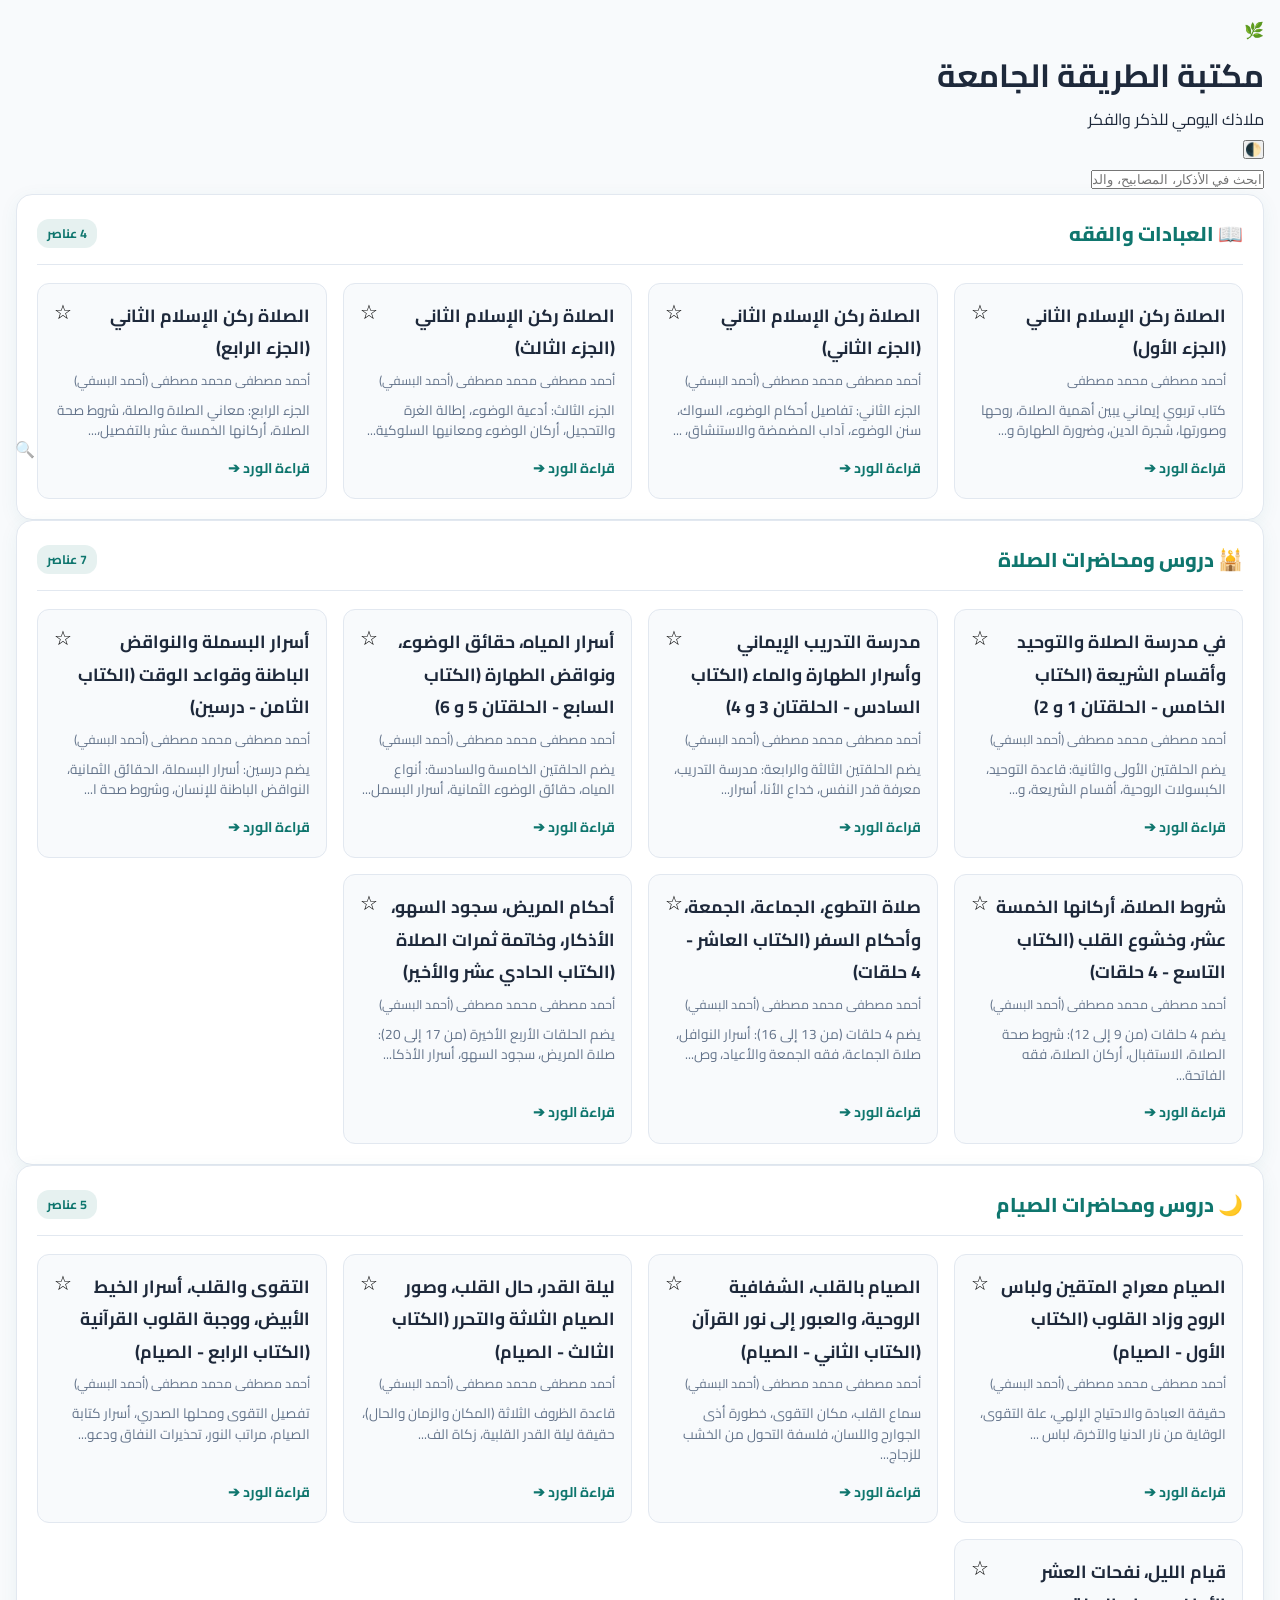
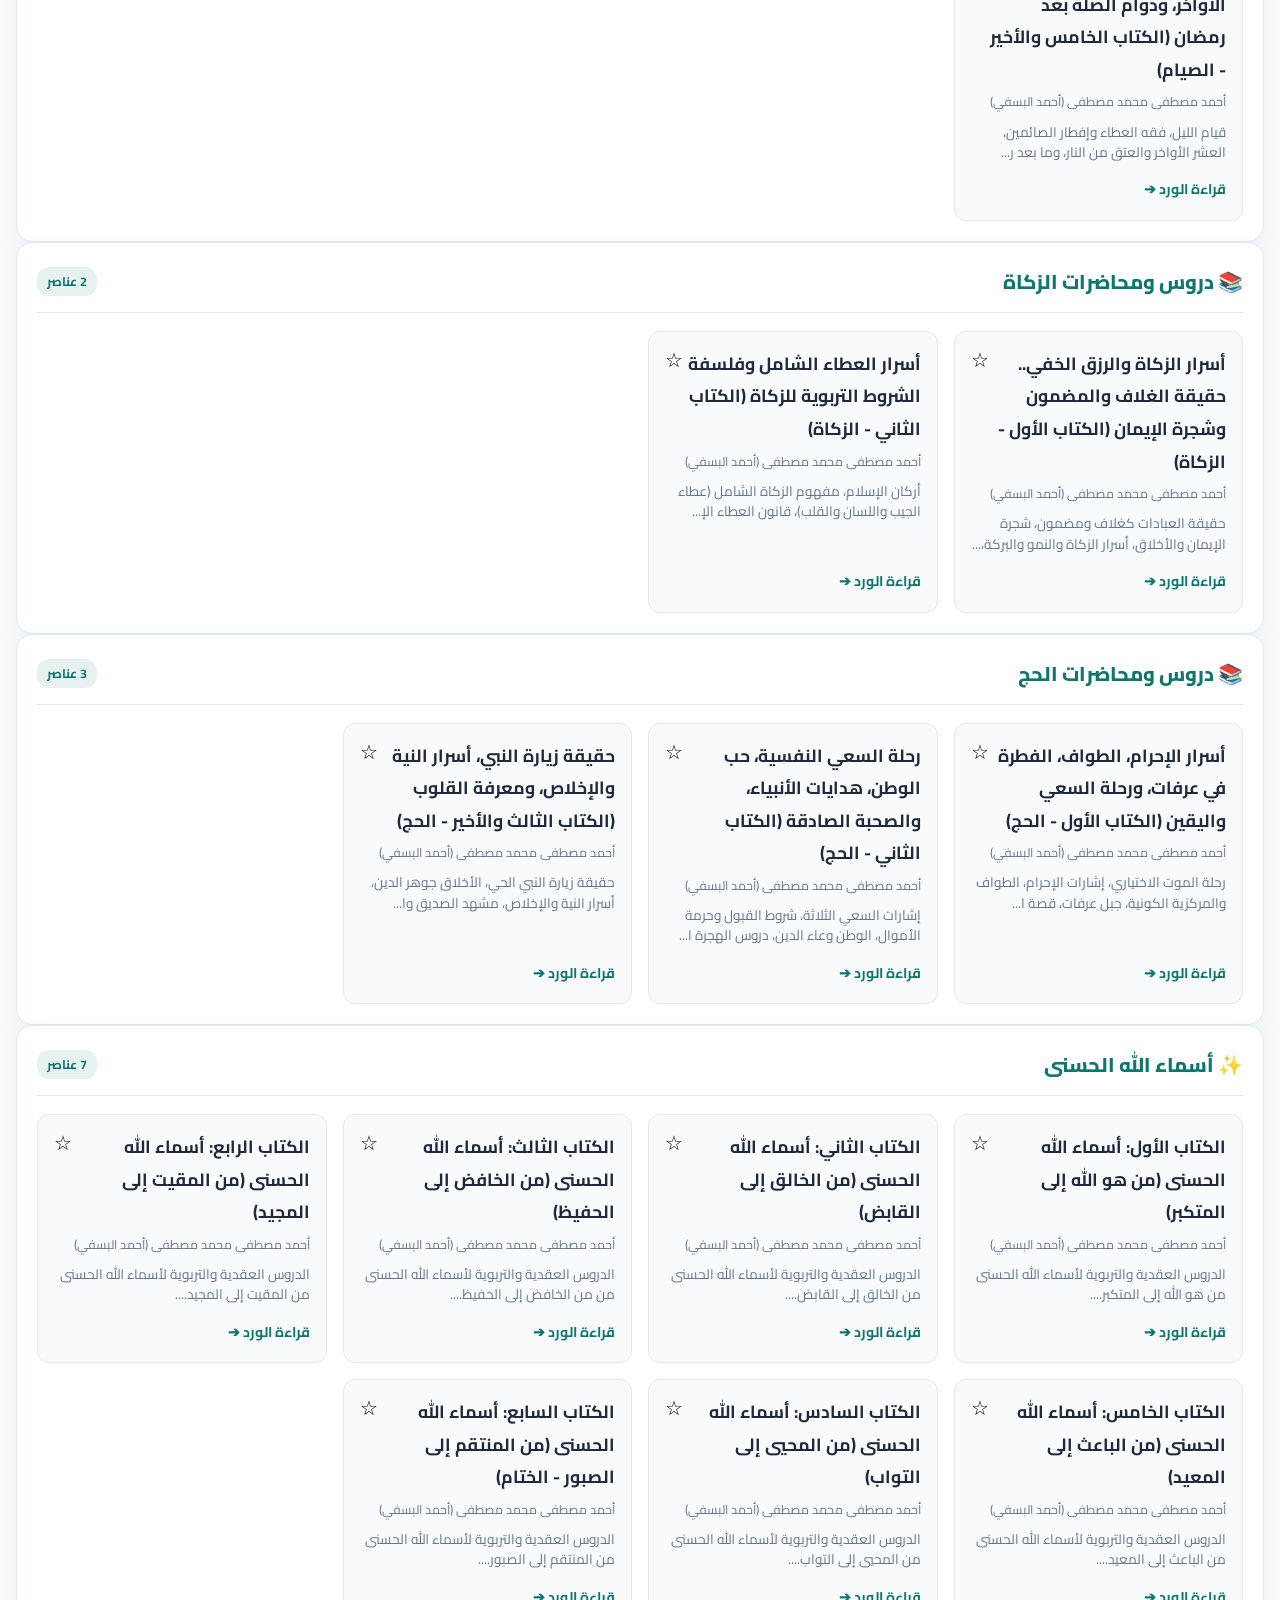
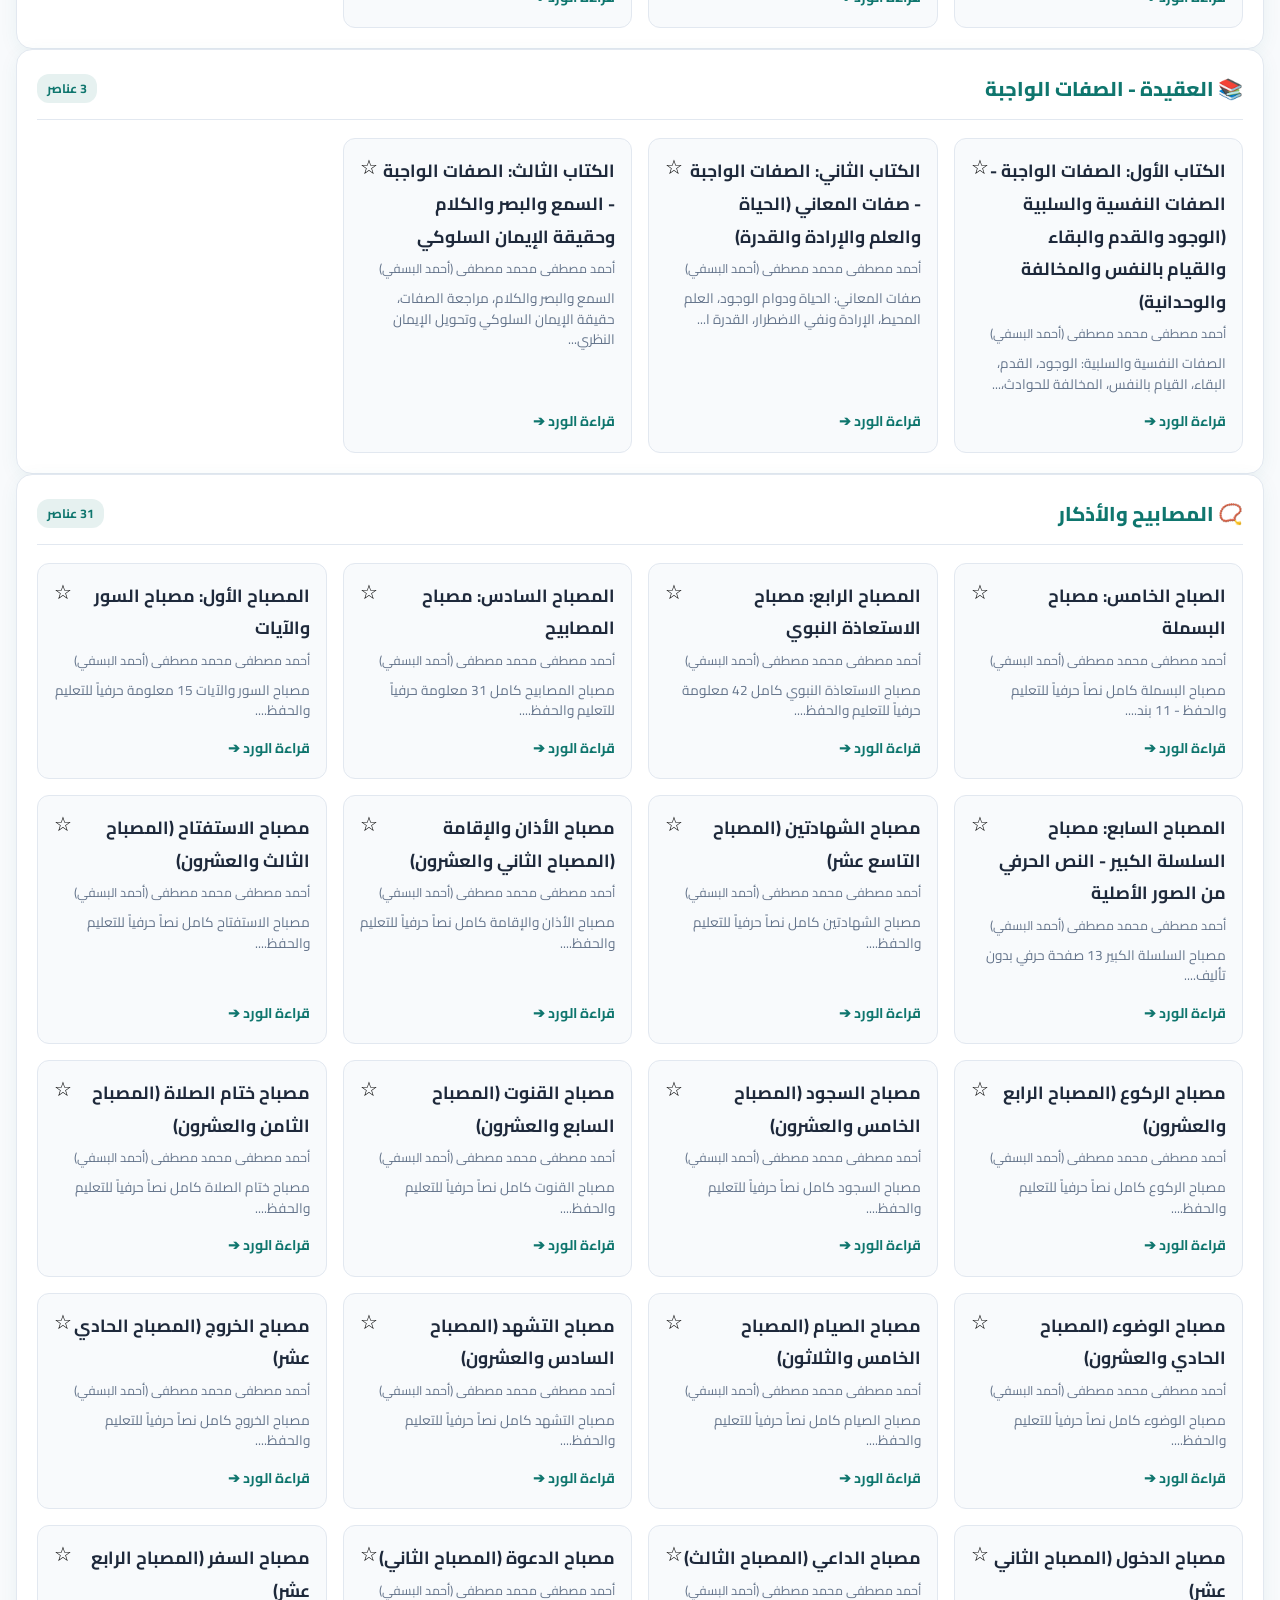
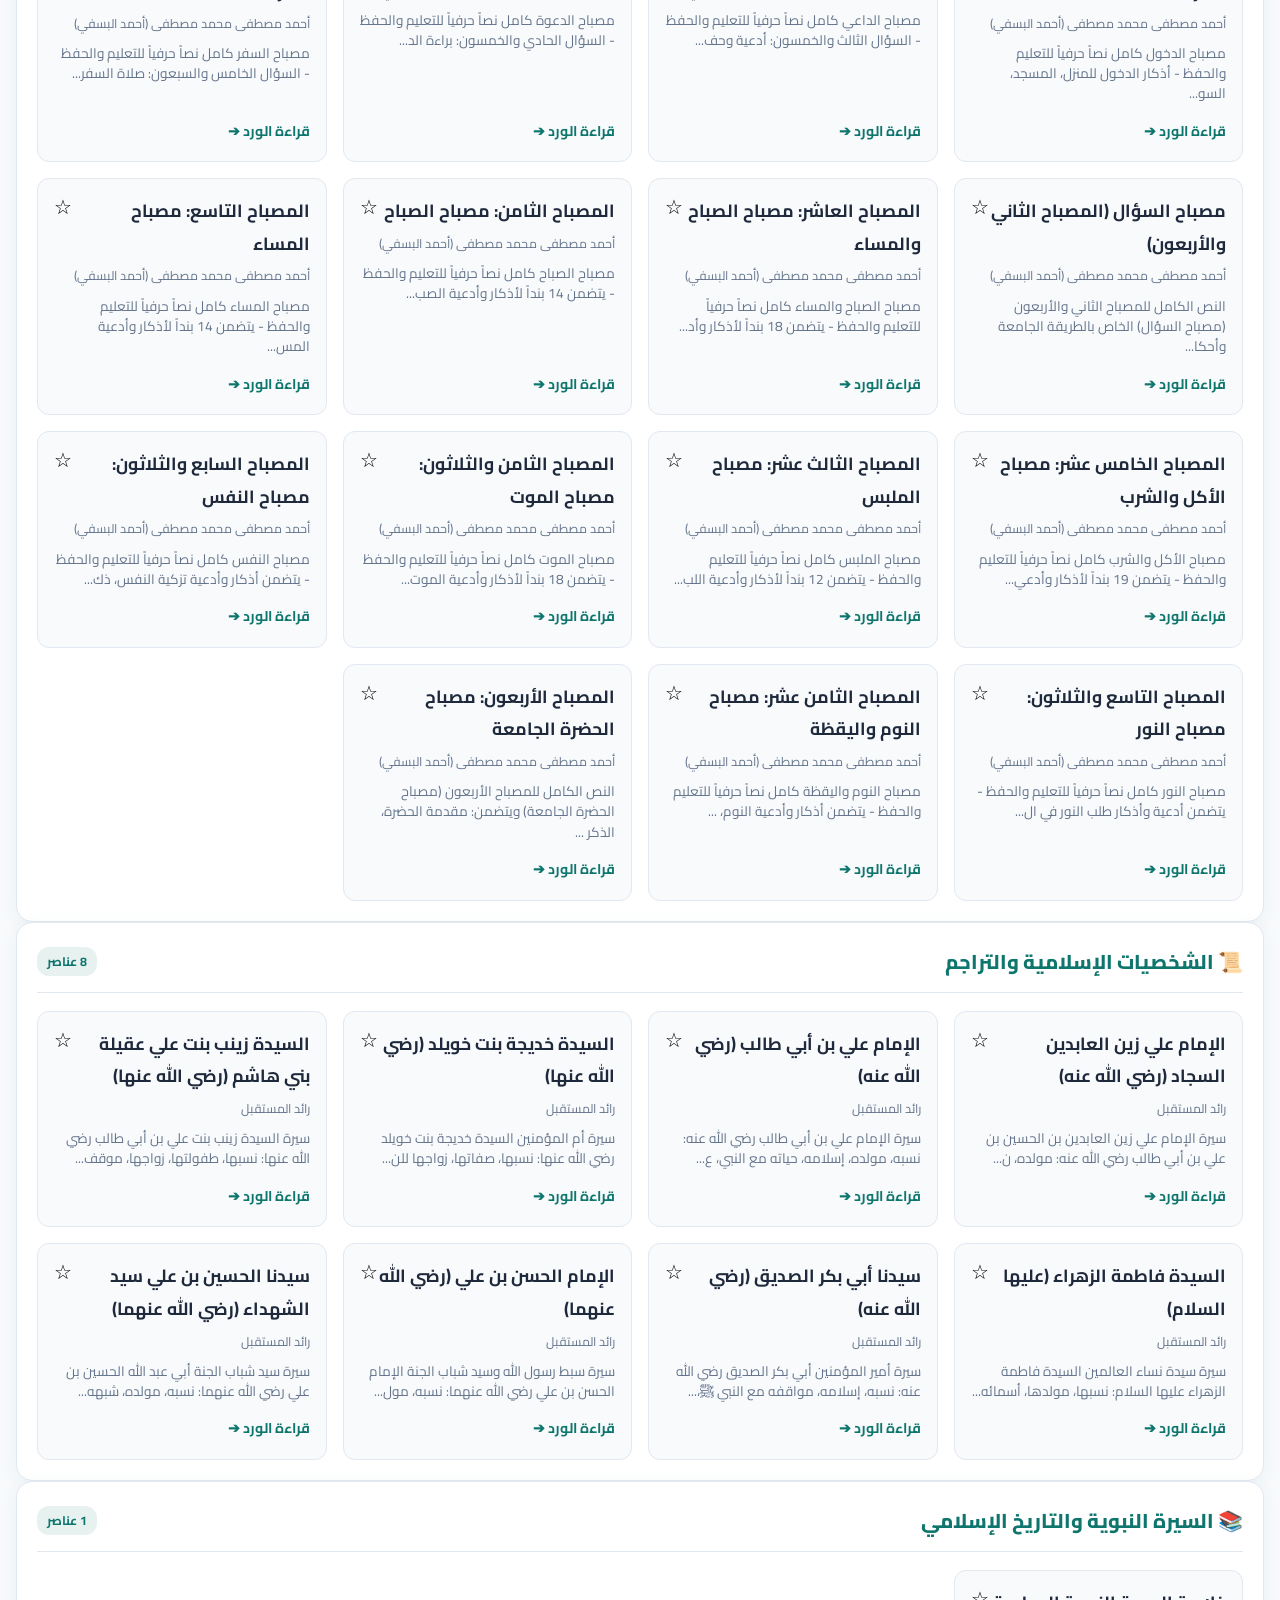
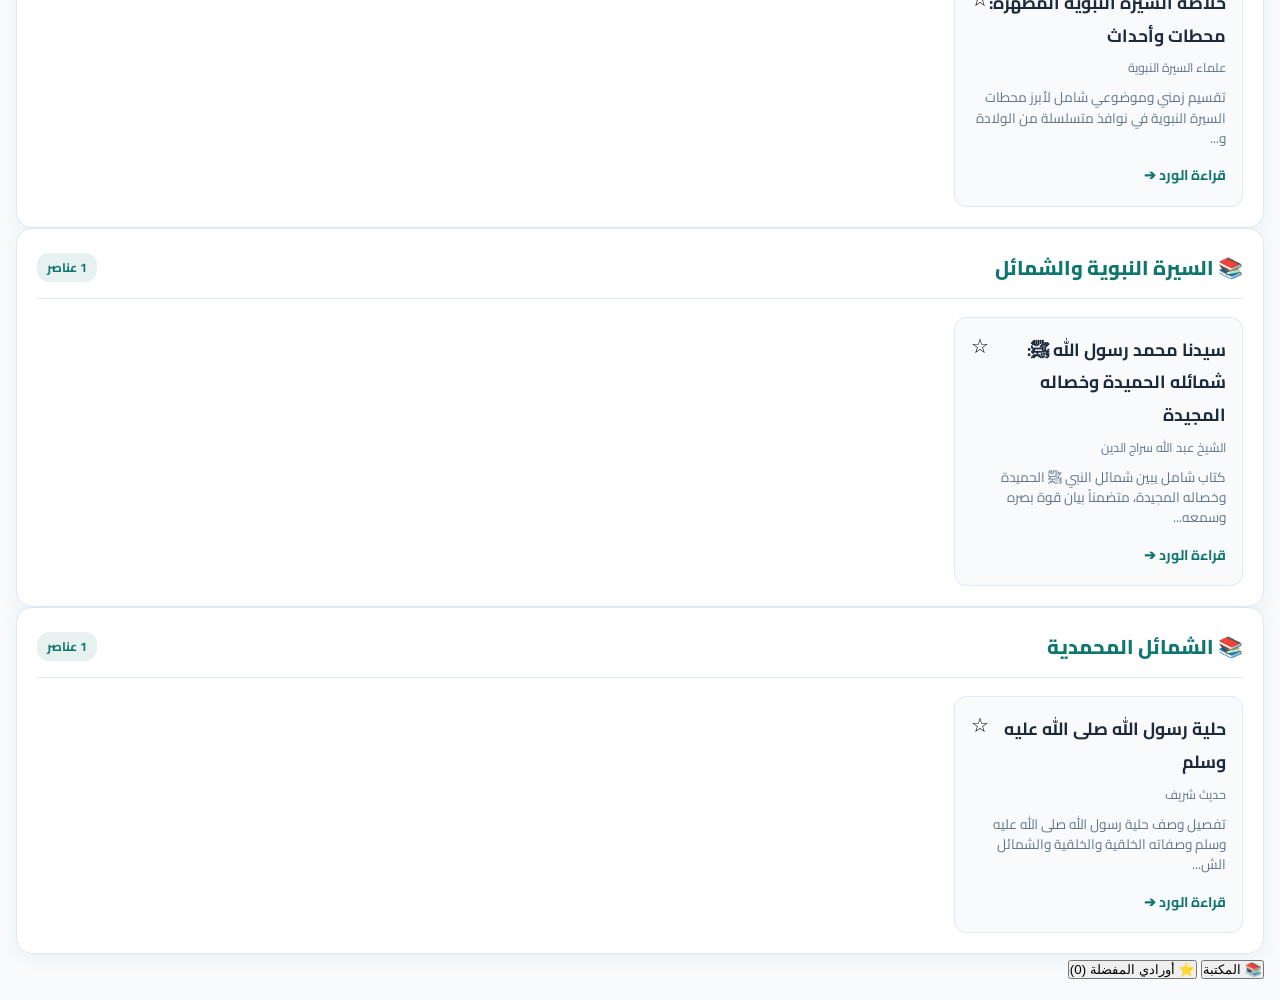
==== index.html @ b2e05577 "Update index.html" ====
<!DOCTYPE html>
<html lang="ar" dir="rtl">
<head>
    <meta charset="UTF-8">
    <meta name="viewport" content="width=device-width, initial-scale=1.0">
    <title>مكتبة الطريقة الجامعة - الشيخ أحمد البسفي</title>
    
    <link rel="manifest" href="manifest.json">
    <meta name="theme-color" content="#0d5c53">
    <meta name="mobile-web-app-capable" content="yes">
    <meta name="apple-mobile-web-app-status-bar-style" content="black-translucent">
    <meta name="apple-mobile-web-app-title" content="الطريقة الجامعة">
    
    <link rel="stylesheet" href="css/style.css">
    <link href="https://fonts.googleapis.com/css2?family=Amiri:wght@400;700&family=Cairo:wght@400;600;700;800;900&display=swap" rel="stylesheet">
</head>
<body class="app-body">

    <!-- شريط علوي فخم بلمسة إيمانية -->
    <header class="app-top-nav">
        <div class="nav-brand">
            <span class="brand-icon">🌿</span>
            <div>
                <h1>مكتبة الطريقة الجامعة</h1>
                <p id="greetingText">ملاذك اليومي للذكر والفكر</p>
            </div>
        </div>
        <button id="themeToggle" class="theme-circle-btn" title="تبديل الوضع">🌓</button>
    </header>

    <main class="main-viewport">
        <!-- شريط البحث الفوري المطور -->
        <div class="search-bar-modern">
            <span class="search-icon">🔍</span>
            <input type="text" id="searchInput" placeholder="ابحث في الأذكار، المصابيح، والدروس المسجلة..." autocomplete="off">
        </div>

        <!-- بطاقة متابعة القراءة والورد الذكية -->
        <div id="continueReadingSection" class="hero-continue-card" style="display: none;">
            <div class="hero-continue-info">
                <span class="badge-reading">🔖 متابعة الورد الحالي</span>
                <h3 id="continueBookTitle">اسم الكتاب</h3>
            </div>
            <a id="continueBookBtn" href="#" class="hero-action-btn">استكمال الورد ➔</a>
        </div>

        <!-- مساحة عرض الأقسام والكتب -->
        <div id="sectionsContainer" class="library-sections-space"></div>
    </main>

    <!-- شريط التنقل السفلي الثابت (Bottom Bar) -->
    <nav class="bottom-nav-bar">
        <button class="b-nav-item active" onclick="switchNavTab('all', this)">
            <span class="b-icon">📚</span>
            <span>المكتبة</span>
        </button>
        <button class="b-nav-item" onclick="switchNavTab('favorites', this)">
            <span class="b-icon">⭐</span>
            <span>أورادي المفضلة (<span id="favCount">0</span>)</span>
        </button>
    </nav>

    <script src="js/app.js"></script>
    <script>
        if ('serviceWorker' in navigator) {
            window.addEventListener('load', () => {
                navigator.serviceWorker.register('service-worker.js');
            });
        }
    </script>
</body>
</html>
---- css/style.css ----
@import url('https://fonts.googleapis.com/css2?family=Amiri:ital,wght@0,400;0,700;1,400&family=Cairo:wght@400;600;700;800&display=swap');

:root {
    --bg-color: #f8fafc;
    --card-bg: #ffffff;
    --text-main: #1e293b;
    --text-secondary: #64748b;
    --accent-color: #0f766e;
    --accent-hover: #115e59;
    --border-color: #e2e8f0;
    --shadow: 0 4px 20px -2px rgba(15, 118, 110, 0.08);
    --radius: 16px;
}

[data-theme="dark"] {
    --bg-color: #0f172a;
    --card-bg: #1e293b;
    --text-main: #f1f5f9;
    --text-secondary: #94a3b8;
    --accent-color: #2dd4bf;
    --accent-hover: #14b8a6;
    --border-color: #334155;
    --shadow: 0 4px 20px -2px rgba(0, 0, 0, 0.3);
}

* {
    box-sizing: border-box;
    margin: 0;
    padding: 0;
}

body {
    background-color: var(--bg-color);
    color: var(--text-main);
    font-family: 'Cairo', sans-serif;
    line-height: 1.85;
    direction: rtl;
    padding: 16px;
}

/* شريط التقدم الاحترافي */
.progress-bar {
    position: fixed;
    top: 0;
    right: 0;
    height: 3px;
    background: linear-gradient(90deg, var(--accent-color), #38bdf8);
    width: 0%;
    z-index: 9999;
    transition: width 0.1s ease-out;
}

.app-header {
    background: var(--card-bg);
    border: 1px solid var(--border-color);
    border-radius: var(--radius);
    padding: 24px;
    max-width: 900px;
    margin: 0 auto 24px auto;
    box-shadow: var(--shadow);
}

.header-top-bar {
    display: flex;
    justify-content: space-between;
    align-items: center;
    margin-bottom: 15px;
}

.brand-badge {
    display: flex;
    align-items: center;
    gap: 8px;
    background: rgba(15, 118, 110, 0.1);
    color: var(--accent-color);
    padding: 6px 14px;
    border-radius: 20px;
    font-size: 0.78rem;
    font-weight: 700;
}

.pulse-dot {
    width: 8px;
    height: 8px;
    background: var(--accent-color);
    border-radius: 50%;
    animation: pulse 2s infinite;
}

@keyframes pulse {
    0% { transform: scale(0.95); box-shadow: 0 0 0 0 rgba(15, 118, 110, 0.7); }
    70% { transform: scale(1); box-shadow: 0 0 0 6px rgba(15, 118, 110, 0); }
    100% { transform: scale(0.95); box-shadow: 0 0 0 0 rgba(15, 118, 110, 0); }
}

.hero-title {
    text-align: center;
    margin-bottom: 12px;
}

.hero-title h1 {
    font-size: 1.9rem;
    color: var(--accent-color);
    font-weight: 800;
    letter-spacing: -0.5px;
}

.subtitle {
    font-size: 1.05rem;
    color: var(--text-secondary);
    font-weight: 600;
}

.disclaimer-banner {
    background: var(--bg-color);
    border-right: 3px solid var(--accent-color);
    padding: 10px 14px;
    border-radius: 8px;
    font-size: 0.82rem;
    color: var(--text-secondary);
    margin: 15px 0;
}

.search-wrapper {
    position: relative;
    margin-top: 15px;
}

.search-wrapper input {
    width: 100%;
    padding: 12px 16px 12px 42px;
    border-radius: 12px;
    border: 1px solid var(--border-color);
    background: var(--bg-color);
    color: var(--text-main);
    font-size: 0.95rem;
    outline: none;
    transition: all 0.2s;
}

.search-wrapper input:focus {
    border-color: var(--accent-color);
    box-shadow: 0 0 0 3px rgba(15, 118, 110, 0.15);
}

.search-icon {
    position: absolute;
    left: 15px;
    top: 50%;
    transform: translateY(-50%);
    opacity: 0.5;
}

.theme-btn {
    background: var(--bg-color);
    border: 1px solid var(--border-color);
    color: var(--text-main);
    padding: 8px 12px;
    border-radius: 10px;
    cursor: pointer;
    font-size: 1rem;
}

.main-container {
    max-width: 900px;
    margin: 0 auto;
}

.segmented-control {
    display: flex;
    background: var(--card-bg);
    border: 1px solid var(--border-color);
    padding: 4px;
    border-radius: 14px;
    margin-bottom: 24px;
    box-shadow: var(--shadow);
}

.segment-btn {
    flex: 1;
    background: transparent;
    border: none;
    color: var(--text-secondary);
    padding: 10px;
    border-radius: 10px;
    font-family: 'Cairo', sans-serif;
    font-weight: 700;
    font-size: 0.9rem;
    cursor: pointer;
    transition: all 0.2s;
}

.segment-btn.active {
    background: var(--accent-color);
    color: white;
    box-shadow: 0 2px 10px rgba(15, 118, 110, 0.2);
}

.continue-pill-card {
    background: linear-gradient(135deg, var(--accent-color), var(--accent-hover));
    color: white;
    border-radius: var(--radius);
    padding: 18px 24px;
    display: flex;
    justify-content: space-between;
    align-items: center;
    margin-bottom: 24px;
    box-shadow: var(--shadow);
}

.pill-tag {
    font-size: 0.75rem;
    text-transform: uppercase;
    letter-spacing: 1px;
    opacity: 0.9;
    display: block;
    margin-bottom: 4px;
}

.continue-pill-card h4 {
    font-size: 1.15rem;
    font-weight: 700;
}

.pill-action-btn {
    background: white;
    color: var(--accent-color);
    text-decoration: none;
    padding: 8px 18px;
    border-radius: 10px;
    font-weight: 700;
    font-size: 0.88rem;
    transition: transform 0.2s;
}

.pill-action-btn:hover {
    transform: scale(1.04);
}

.sections-container {
    display: flex;
    flex-direction: column;
    gap: 24px;
}

.category-group {
    background: var(--card-bg);
    border: 1px solid var(--border-color);
    border-radius: var(--radius);
    padding: 20px;
    box-shadow: var(--shadow);
}

.category-header {
    display: flex;
    justify-content: space-between;
    align-items: center;
    border-bottom: 1px solid var(--border-color);
    padding-bottom: 12px;
    margin-bottom: 18px;
}

.category-header h2 {
    font-size: 1.25rem;
    color: var(--accent-color);
    font-weight: 800;
}

.count-pill {
    background: rgba(15, 118, 110, 0.1);
    color: var(--accent-color);
    font-size: 0.78rem;
    padding: 3px 10px;
    border-radius: 12px;
    font-weight: bold;
}

.books-grid {
    display: grid;
    grid-template-columns: repeat(auto-fill, minmax(260px, 1fr));
    gap: 16px;
}

.book-card {
    background: var(--bg-color);
    border: 1px solid var(--border-color);
    border-radius: 12px;
    padding: 16px;
    display: flex;
    flex-direction: column;
    justify-content: space-between;
    transition: transform 0.2s, border-color 0.2s;
}

.book-card:hover {
    transform: translateY(-2px);
    border-color: var(--accent-color);
}

.card-top {
    display: flex;
    justify-content: space-between;
    align-items: flex-start;
}

.fav-interactive-btn {
    background: none;
    border: none;
    cursor: pointer;
    font-size: 1.25rem;
    transition: transform 0.2s;
}

.fav-interactive-btn:active {
    transform: scale(1.3);
}

.book-card h3 {
    color: var(--text-main);
    font-size: 1.1rem;
    margin-bottom: 4px;
    font-weight: 700;
}

.book-author {
    font-size: 0.78rem;
    color: var(--text-secondary);
    margin-bottom: 8px;
}

.book-desc {
    font-size: 0.85rem;
    color: var(--text-secondary);
    line-height: 1.5;
    margin-bottom: 12px;
}

.read-link {
    color: var(--accent-color);
    font-weight: 700;
    font-size: 0.88rem;
    text-decoration: none;
    display: inline-flex;
    align-items: center;
    gap: 4px;
}

.reader-card {
    background: var(--card-bg);
    border: 1px solid var(--border-color);
    border-radius: var(--radius);
    padding: 30px 24px;
    box-shadow: var(--shadow);
}

.reader-topbar {
    display: flex;
    justify-content: space-between;
    align-items: center;
    border-bottom: 1px solid var(--border-color);
    padding-bottom: 16px;
    margin-bottom: 24px;
    flex-wrap: wrap;
    gap: 12px;
}

.reader-topbar h2 {
    font-size: 1.35rem;
    color: var(--accent-color);
    font-weight: 800;
}

.reader-controls-group {
    display: flex;
    gap: 10px;
}

.action-chip {
    background: var(--bg-color);
    border: 1px solid var(--border-color);
    color: var(--text-main);
    padding: 7px 14px;
    border-radius: 10px;
    font-family: 'Cairo', sans-serif;
    font-size: 0.85rem;
    font-weight: bold;
    cursor: pointer;
    text-decoration: none;
    transition: all 0.2s;
}

.action-chip.is-fav {
    background: #f59e0b;
    color: #fff;
    border-color: #f59e0b;
}

.book-content {
    font-family: 'Amiri', serif;
    font-size: 1.3rem;
    line-height: 2.3;
    color: var(--text-main);
    text-align: justify;
}

.book-content h3 {
    font-family: 'Cairo', sans-serif;
    color: var(--accent-color);
    font-size: 1.3rem;
    margin-top: 35px;
    margin-bottom: 12px;
    font-weight: 700;
    border-right: 4px solid var(--accent-color);
    padding-right: 12px;
}

.book-content p {
    margin-bottom: 20px;
    text-indent: 25px;
}

.book-content .highlight-box {
    background: var(--bg-color);
    border: 1px solid var(--border-color);
    padding: 12px 18px;
    border-radius: 10px;
    margin: 20px 0;
    font-weight: bold;
    color: var(--accent-color);
    font-family: 'Cairo', sans-serif;
    text-align: center;
    font-size: 1.05rem;
}

.app-footer {
    text-align: center;
    margin-top: 30px;
    color: var(--text-secondary);
    font-size: 0.85rem;
}

@media (max-width: 600px) {
    body { padding: 8px; }
    .app-header { padding: 16px; }
    .reader-card { padding: 20px 14px; }
    .book-content { font-size: 1.15rem; line-height: 2.1; }
}
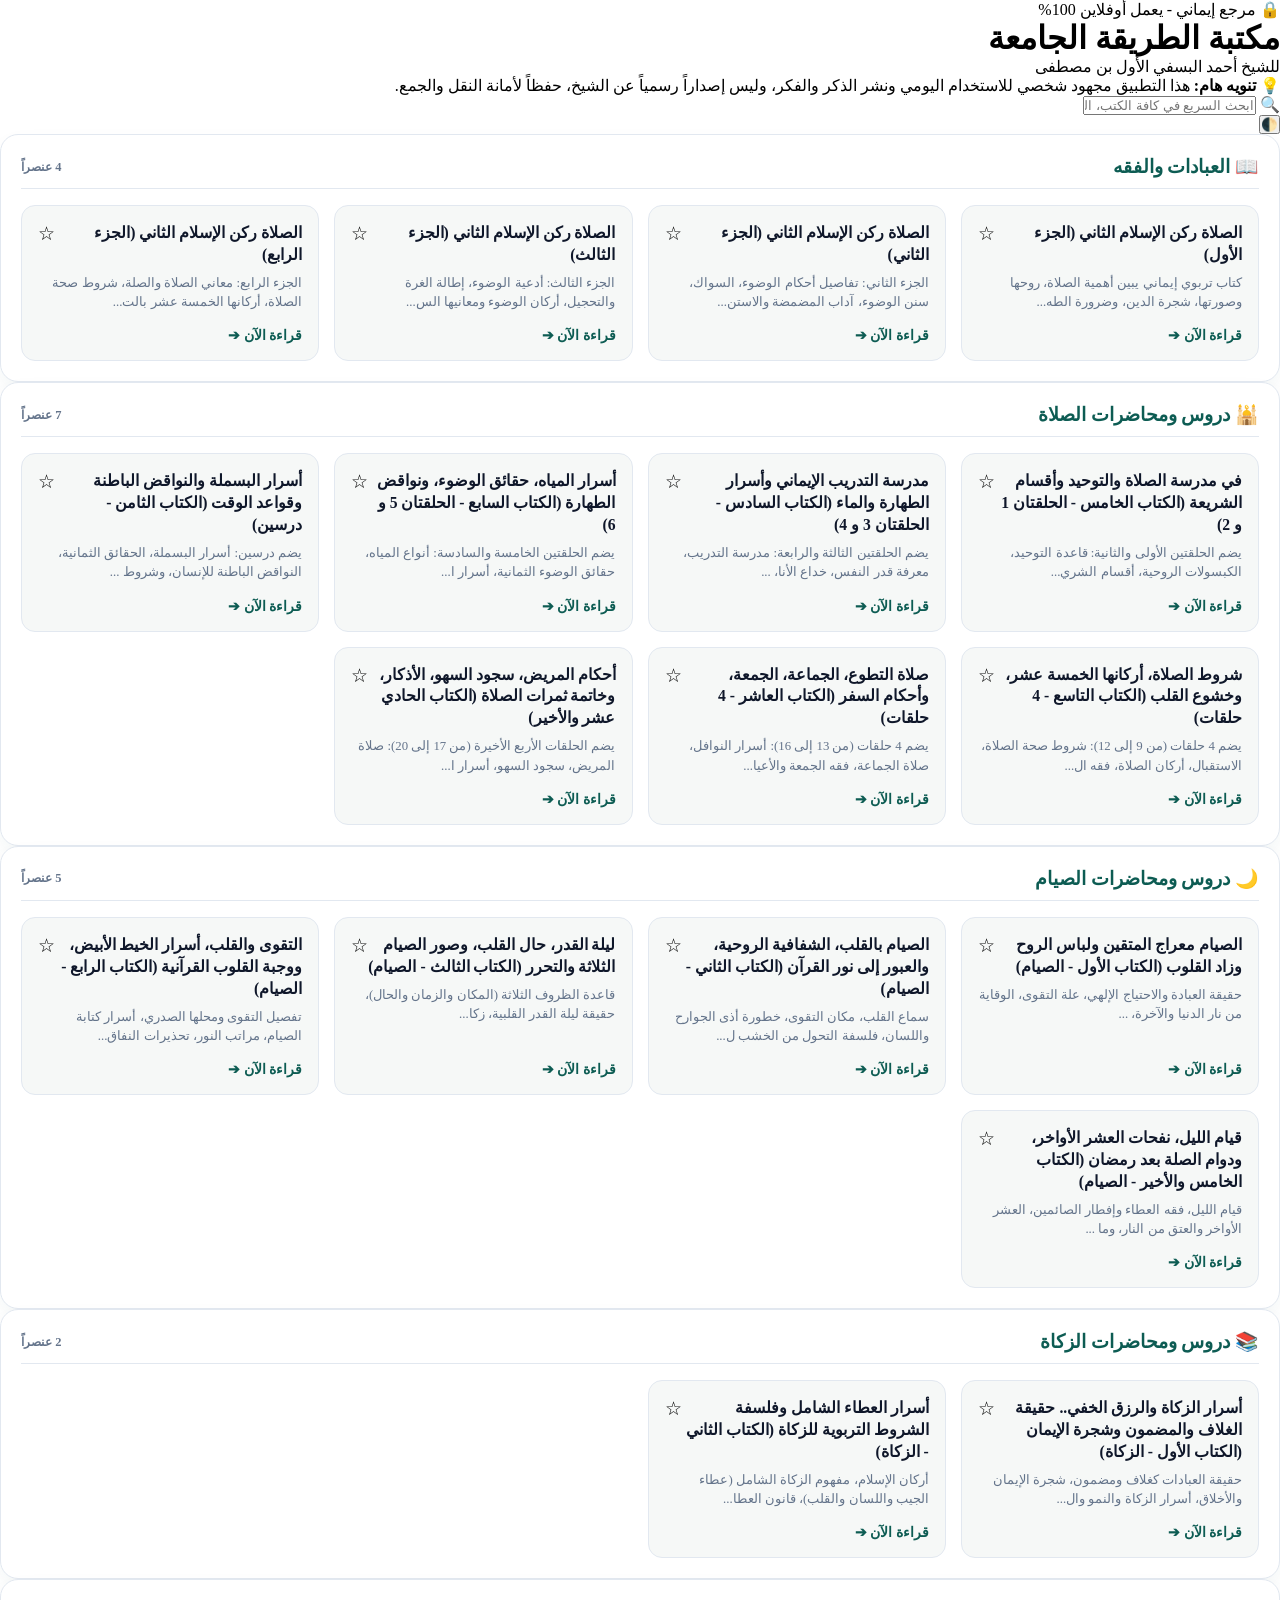
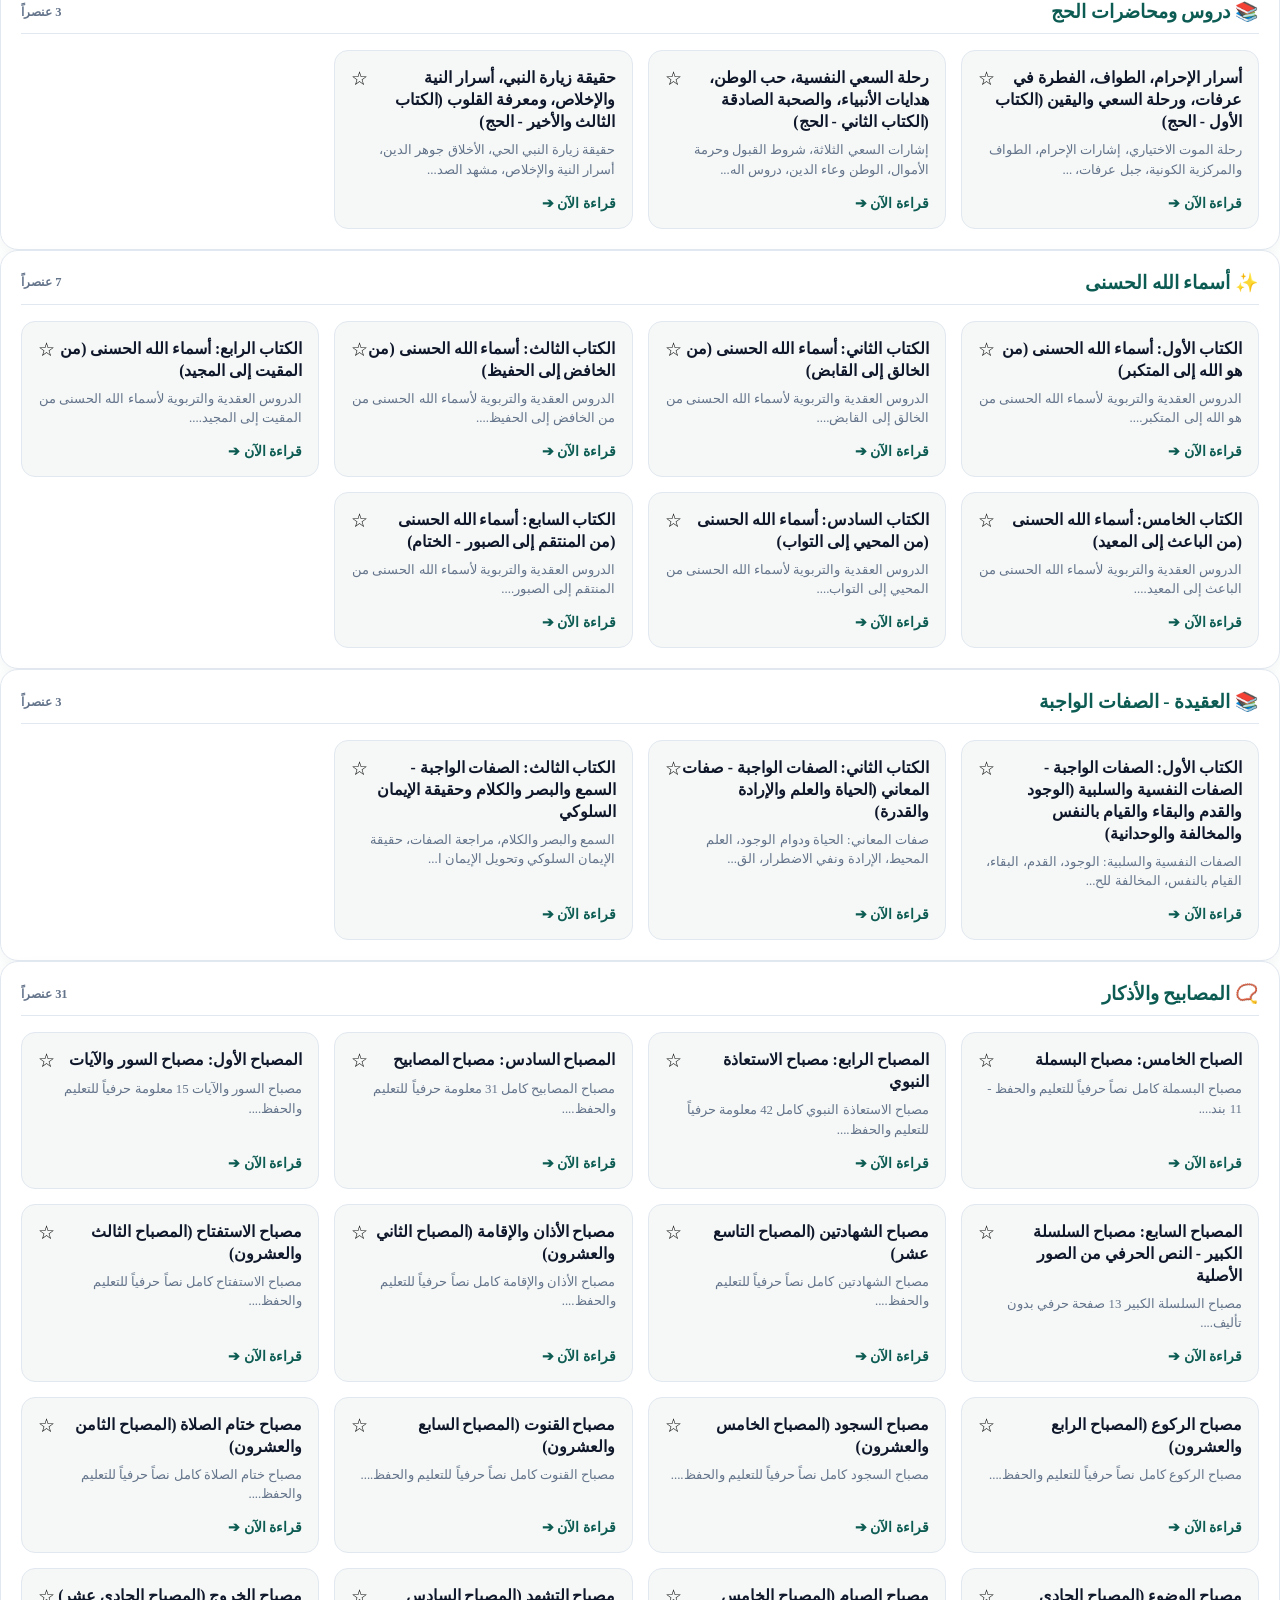
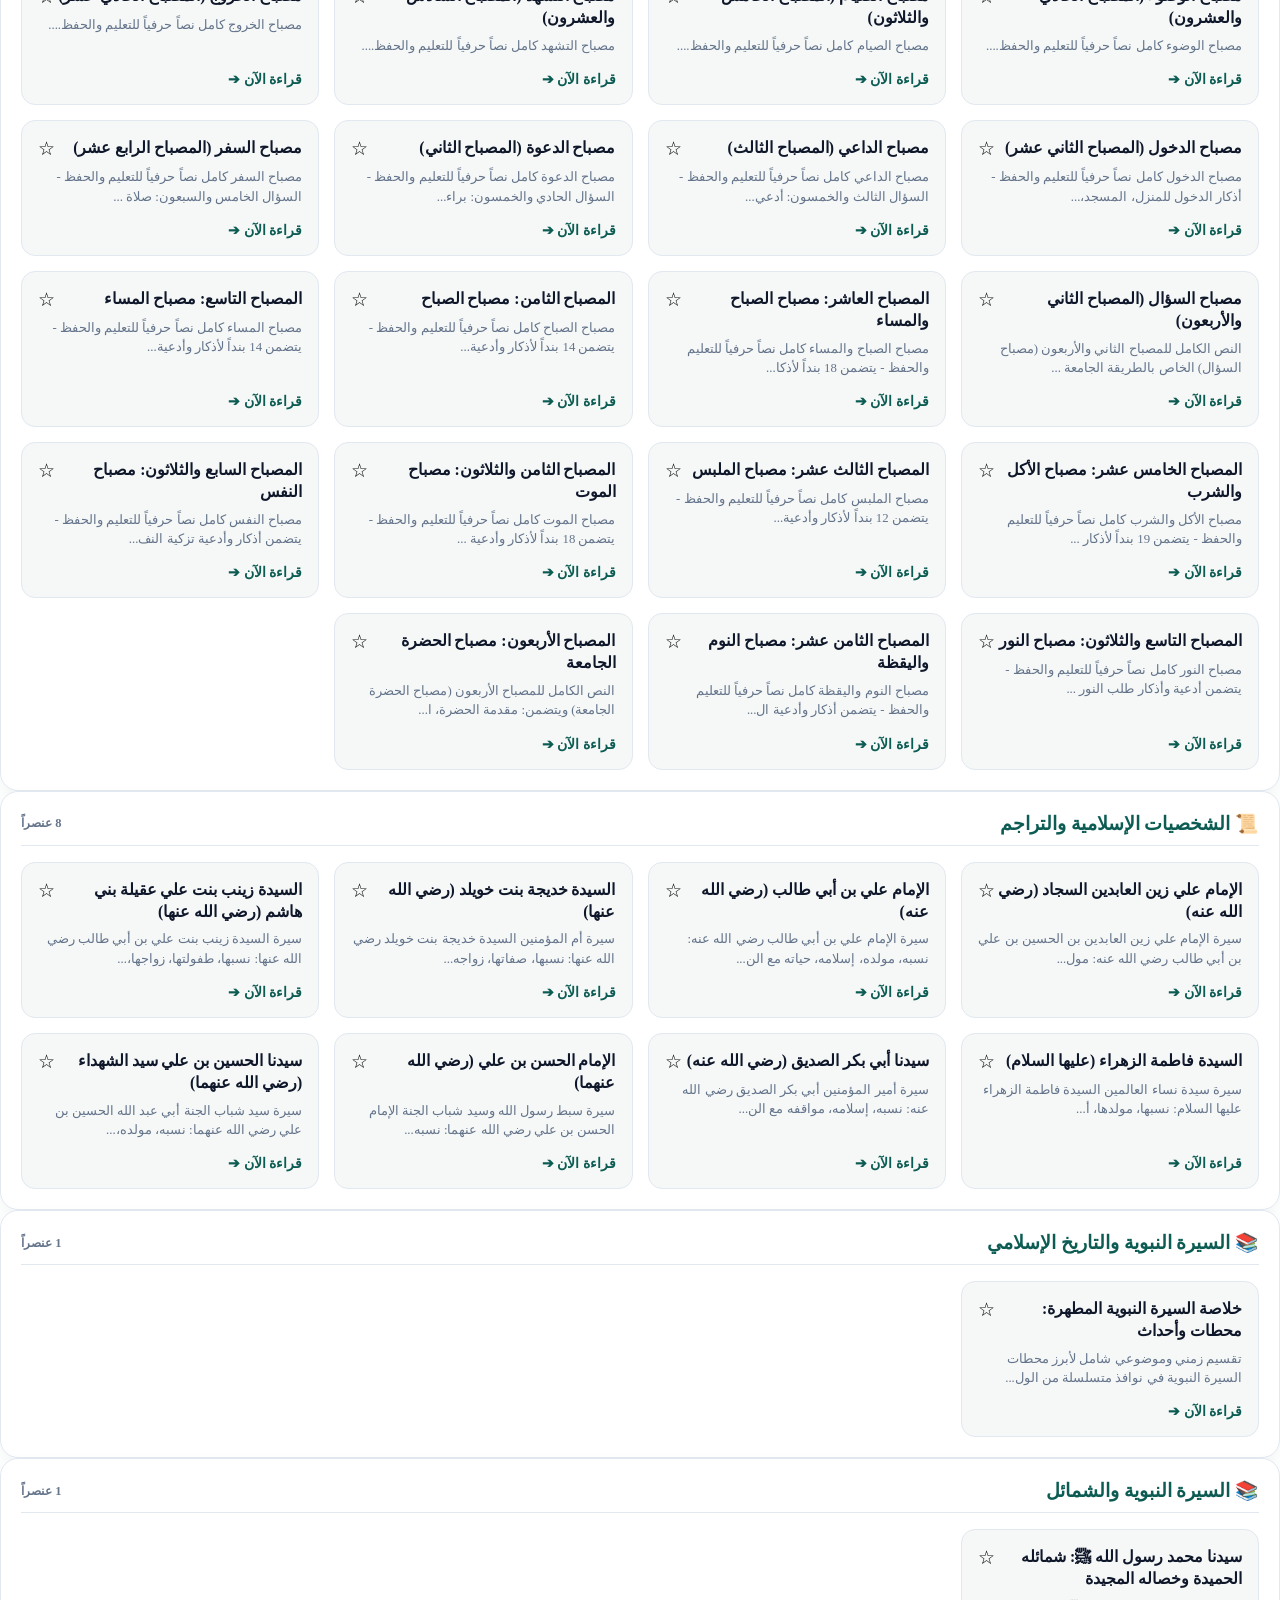
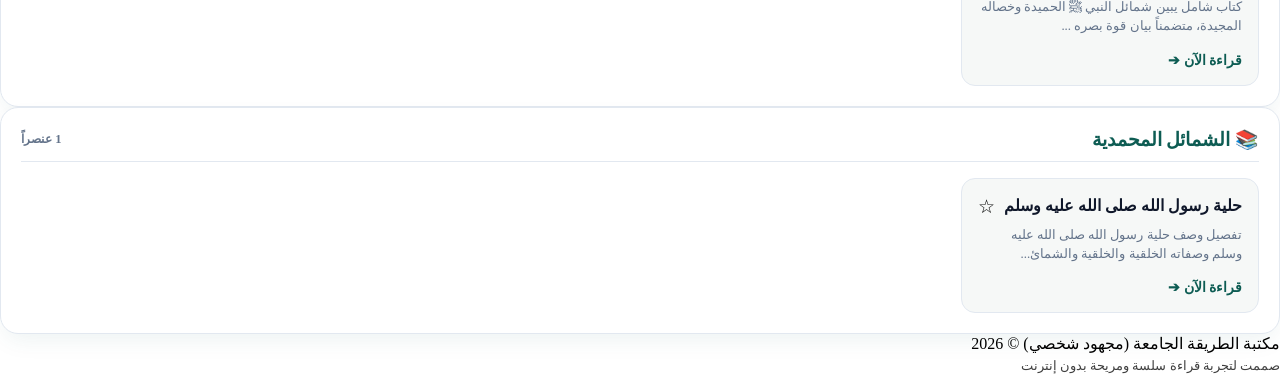
==== commit 866f94d4: "Update index.html" ====
--- a/index.html
+++ b/index.html
@@ -6,65 +6,63 @@
     <title>مكتبة الطريقة الجامعة - الشيخ أحمد البسفي</title>
     
     <link rel="manifest" href="manifest.json">
-    <meta name="theme-color" content="#0d5c53">
+    <meta name="theme-color" content="#1b4d3e">
     <meta name="mobile-web-app-capable" content="yes">
-    <meta name="apple-mobile-web-app-status-bar-style" content="black-translucent">
+    <meta name="apple-mobile-web-app-status-bar-style" content="default">
     <meta name="apple-mobile-web-app-title" content="الطريقة الجامعة">
     
     <link rel="stylesheet" href="css/style.css">
     <link href="https://fonts.googleapis.com/css2?family=Amiri:wght@400;700&family=Cairo:wght@400;600;700;800;900&display=swap" rel="stylesheet">
 </head>
-<body class="app-body">
+<body>
 
-    <!-- شريط علوي فخم بلمسة إيمانية -->
-    <header class="app-top-nav">
-        <div class="nav-brand">
-            <span class="brand-icon">🌿</span>
-            <div>
-                <h1>مكتبة الطريقة الجامعة</h1>
-                <p id="greetingText">ملاذك اليومي للذكر والفكر</p>
+    <header class="app-header">
+        <div class="header-content">
+            <span class="badge-offline">🔒 مرجع إيماني - يعمل أوفلاين 100%</span>
+            <h1>مكتبة الطريقة الجامعة</h1>
+            <p class="subtitle">للشيخ أحمد البسفي الأول بن مصطفى</p>
+            
+            <div class="disclaimer-box">
+                <p>💡 <b>تنويه هام:</b> هذا التطبيق مجهود شخصي للاستخدام اليومي ونشر الذكر والفكر، وليس إصداراً رسمياً عن الشيخ، حفظاً لأمانة النقل والجمع.</p>
             </div>
         </div>
-        <button id="themeToggle" class="theme-circle-btn" title="تبديل الوضع">🌓</button>
+
+        <div class="controls-container">
+            <div class="search-box">
+                <span class="search-icon">🔍</span>
+                <input type="text" id="searchInput" placeholder="ابحث السريع في كافة الكتب، المصابيح، والأذكار..." autocomplete="off">
+            </div>
+            <button id="themeToggle" class="theme-btn" title="تغيير المظهر">🌓</button>
+        </div>
     </header>
 
-    <main class="main-viewport">
-        <!-- شريط البحث الفوري المطور -->
-        <div class="search-bar-modern">
-            <span class="search-icon">🔍</span>
-            <input type="text" id="searchInput" placeholder="ابحث في الأذكار، المصابيح، والدروس المسجلة..." autocomplete="off">
+    <main class="main-container">
+        <div id="continueReadingSection" class="continue-section" style="display: none;">
+            <div class="continue-card">
+                <div class="continue-info">
+                    <span class="continue-tag">🔖 متابعة القراءة</span>
+                    <h4 id="continueBookTitle">اسم الكتاب</h4>
+                </div>
+                <a id="continueBookBtn" href="#" class="continue-btn">استكمل الآن ➔</a>
+            </div>
         </div>
 
-        <!-- بطاقة متابعة القراءة والورد الذكية -->
-        <div id="continueReadingSection" class="hero-continue-card" style="display: none;">
-            <div class="hero-continue-info">
-                <span class="badge-reading">🔖 متابعة الورد الحالي</span>
-                <h3 id="continueBookTitle">اسم الكتاب</h3>
-            </div>
-            <a id="continueBookBtn" href="#" class="hero-action-btn">استكمال الورد ➔</a>
-        </div>
-
-        <!-- مساحة عرض الأقسام والكتب -->
-        <div id="sectionsContainer" class="library-sections-space"></div>
+        <div id="sectionsContainer" class="sections-container"></div>
     </main>
 
-    <!-- شريط التنقل السفلي الثابت (Bottom Bar) -->
-    <nav class="bottom-nav-bar">
-        <button class="b-nav-item active" onclick="switchNavTab('all', this)">
-            <span class="b-icon">📚</span>
-            <span>المكتبة</span>
-        </button>
-        <button class="b-nav-item" onclick="switchNavTab('favorites', this)">
-            <span class="b-icon">⭐</span>
-            <span>أورادي المفضلة (<span id="favCount">0</span>)</span>
-        </button>
-    </nav>
+    <footer class="app-footer">
+        <p>مكتبة الطريقة الجامعة (مجهود شخصي) &copy; 2026</p>
+        <p style="font-size: 0.8rem; margin-top: 5px; opacity: 0.75;">صممت لتجربة قراءة سلسة ومريحة بدون إنترنت</p>
+    </footer>
 
     <script src="js/app.js"></script>
+
     <script>
         if ('serviceWorker' in navigator) {
             window.addEventListener('load', () => {
-                navigator.serviceWorker.register('service-worker.js');
+                navigator.serviceWorker.register('service-worker.js')
+                    .then(reg => console.log('Service Worker Active:', reg.scope))
+                    .catch(err => console.error('Service Worker Error:', err));
             });
         }
     </script>
--- a/css/style.css
+++ b/css/style.css
@@ -1,26 +1,26 @@
-@import url('https://fonts.googleapis.com/css2?family=Amiri:ital,wght@0,400;0,700;1,400&family=Cairo:wght@400;600;700;800&display=swap');
+@import url('https://fonts.googleapis.com/css2?family=Amiri:ital,wght@0,400;0,700;1,400&family=Cairo:wght@400;600;700;800;900&display=swap');
 
 :root {
-    --bg-color: #f8fafc;
+    --bg-color: #f6f8f7;
     --card-bg: #ffffff;
-    --text-main: #1e293b;
+    --text-main: #0f172a;
     --text-secondary: #64748b;
-    --accent-color: #0f766e;
-    --accent-hover: #115e59;
+    --accent-color: #0d5c53;
+    --accent-gradient: linear-gradient(135deg, #0d5c53, #147b70);
     --border-color: #e2e8f0;
-    --shadow: 0 4px 20px -2px rgba(15, 118, 110, 0.08);
-    --radius: 16px;
+    --shadow: 0 10px 25px -5px rgba(13, 92, 83, 0.08);
+    --radius: 18px;
 }
 
 [data-theme="dark"] {
-    --bg-color: #0f172a;
-    --card-bg: #1e293b;
-    --text-main: #f1f5f9;
+    --bg-color: #0b0f19;
+    --card-bg: #131c2e;
+    --text-main: #f8fafc;
     --text-secondary: #94a3b8;
     --accent-color: #2dd4bf;
-    --accent-hover: #14b8a6;
-    --border-color: #334155;
-    --shadow: 0 4px 20px -2px rgba(0, 0, 0, 0.3);
+    --accent-gradient: linear-gradient(135deg, #0f766e, #14b8a6);
+    --border-color: #1e293b;
+    --shadow: 0 10px 25px -5px rgba(0, 0, 0, 0.4);
 }
 
 * {
@@ -29,419 +29,369 @@
     padding: 0;
 }
 
-body {
+body.app-body {
     background-color: var(--bg-color);
     color: var(--text-main);
     font-family: 'Cairo', sans-serif;
-    line-height: 1.85;
     direction: rtl;
+    padding-bottom: 90px;
+}
+
+/* الهيدر العلوي */
+.app-top-nav {
+    background: var(--card-bg);
+    border-bottom: 1px solid var(--border-color);
+    padding: 16px 20px;
+    display: flex;
+    justify-content: space-between;
+    align-items: center;
+    position: sticky;
+    top: 0;
+    z-index: 100;
+}
+
+.nav-brand {
+    display: flex;
+    align-items: center;
+    gap: 12px;
+}
+
+.brand-icon {
+    font-size: 1.5rem;
+    background: rgba(13, 92, 83, 0.1);
+    padding: 8px;
+    border-radius: 12px;
+}
+
+.nav-brand h1 {
+    font-size: 1.15rem;
+    color: var(--accent-color);
+    font-weight: 800;
+}
+
+.nav-brand p {
+    font-size: 0.75rem;
+    color: var(--text-secondary);
+}
+
+.theme-circle-btn {
+    background: var(--bg-color);
+    border: 1px solid var(--border-color);
+    width: 38px;
+    height: 38px;
+    border-radius: 50%;
+    cursor: pointer;
+    font-size: 1rem;
+    display: flex;
+    align-items: center;
+    justify-content: center;
+}
+
+.main-viewport {
+    max-width: 800px;
+    margin: 0 auto;
+    padding: 20px 16px;
+}
+
+.search-bar-modern {
+    position: relative;
+    margin-bottom: 20px;
+}
+
+.search-bar-modern input {
+    width: 100%;
+    padding: 14px 20px 14px 48px;
+    border-radius: 14px;
+    border: 1px solid var(--border-color);
+    background: var(--card-bg);
+    color: var(--text-main);
+    font-size: 0.92rem;
+    outline: none;
+    box-shadow: var(--shadow);
+    transition: border-color 0.2s;
+}
+
+.search-bar-modern input:focus {
+    border-color: var(--accent-color);
+}
+
+.search-bar-modern .search-icon {
+    position: absolute;
+    left: 18px;
+    top: 50%;
+    transform: translateY(-50%);
+    opacity: 0.5;
+}
+
+/* كارت الورد العائم */
+.hero-continue-card {
+    background: var(--accent-gradient);
+    color: white;
+    border-radius: var(--radius);
+    padding: 20px;
+    display: flex;
+    justify-content: space-between;
+    align-items: center;
+    margin-bottom: 25px;
+    box-shadow: var(--shadow);
+}
+
+.badge-reading {
+    font-size: 0.75rem;
+    background: rgba(255,255,255,0.2);
+    padding: 3px 10px;
+    border-radius: 20px;
+    display: inline-block;
+    margin-bottom: 6px;
+    font-weight: 700;
+}
+
+.hero-continue-card h3 {
+    font-size: 1.1rem;
+    font-weight: 800;
+}
+
+.hero-action-btn {
+    background: white;
+    color: var(--accent-color);
+    text-decoration: none;
+    padding: 9px 16px;
+    border-radius: 10px;
+    font-weight: 800;
+    font-size: 0.85rem;
+}
+
+/* الأقسام والبطاقات الشبكية */
+.library-sections-space {
+    display: flex;
+    flex-direction: column;
+    gap: 25px;
+}
+
+.category-block {
+    background: var(--card-bg);
+    border: 1px solid var(--border-color);
+    border-radius: var(--radius);
+    padding: 20px;
+    box-shadow: var(--shadow);
+}
+
+.category-title-bar {
+    display: flex;
+    justify-content: space-between;
+    align-items: center;
+    margin-bottom: 16px;
+    border-bottom: 1px solid var(--border-color);
+    padding-bottom: 10px;
+}
+
+.category-title-bar h2 {
+    font-size: 1.18rem;
+    color: var(--accent-color);
+    font-weight: 800;
+}
+
+.books-masonry-grid {
+    display: grid;
+    grid-template-columns: repeat(auto-fill, minmax(240px, 1fr));
+    gap: 15px;
+}
+
+.book-item-card {
+    background: var(--bg-color);
+    border: 1px solid var(--border-color);
+    border-radius: 14px;
     padding: 16px;
-}
-
-/* شريط التقدم الاحترافي */
-.progress-bar {
+    display: flex;
+    flex-direction: column;
+    justify-content: space-between;
+    transition: transform 0.2s, border-color 0.2s;
+}
+
+.book-item-card:hover {
+    transform: translateY(-2px);
+    border-color: var(--accent-color);
+}
+
+.item-top-row {
+    display: flex;
+    justify-content: space-between;
+    align-items: flex-start;
+    margin-bottom: 8px;
+}
+
+.book-item-card h3 {
+    font-size: 0.98rem;
+    color: var(--text-main);
+    font-weight: 800;
+    line-height: 1.4;
+}
+
+.star-btn-pure {
+    background: none;
+    border: none;
+    cursor: pointer;
+    font-size: 1.2rem;
+}
+
+.book-item-card p {
+    font-size: 0.8rem;
+    color: var(--text-secondary);
+    line-height: 1.5;
+    margin-bottom: 14px;
+}
+
+.read-link-btn {
+    color: var(--accent-color);
+    text-decoration: none;
+    font-weight: 800;
+    font-size: 0.85rem;
+}
+
+/* Bottom Nav */
+.bottom-nav-bar {
+    position: fixed;
+    bottom: 0;
+    left: 0;
+    width: 100%;
+    background: var(--card-bg);
+    border-top: 1px solid var(--border-color);
+    display: flex;
+    justify-content: space-around;
+    padding: 10px 0;
+    z-index: 1000;
+}
+
+.b-nav-item {
+    background: none;
+    border: none;
+    color: var(--text-secondary);
+    display: flex;
+    flex-direction: column;
+    align-items: center;
+    gap: 4px;
+    font-family: 'Cairo', sans-serif;
+    font-size: 0.78rem;
+    font-weight: 700;
+    cursor: pointer;
+    padding: 6px 20px;
+    border-radius: 12px;
+}
+
+.b-nav-item.active {
+    color: var(--accent-color);
+    background: rgba(13, 92, 83, 0.08);
+}
+
+/* القارئ الفاخر */
+body.reader-body {
+    background-color: var(--bg-color);
+    font-family: 'Amiri', serif;
+}
+
+.reading-progress-line {
     position: fixed;
     top: 0;
     right: 0;
-    height: 3px;
-    background: linear-gradient(90deg, var(--accent-color), #38bdf8);
+    height: 4px;
+    background: var(--accent-color);
     width: 0%;
-    z-index: 9999;
-    transition: width 0.1s ease-out;
-}
-
-.app-header {
-    background: var(--card-bg);
-    border: 1px solid var(--border-color);
-    border-radius: var(--radius);
-    padding: 24px;
-    max-width: 900px;
-    margin: 0 auto 24px auto;
-    box-shadow: var(--shadow);
-}
-
-.header-top-bar {
-    display: flex;
-    justify-content: space-between;
-    align-items: center;
-    margin-bottom: 15px;
-}
-
-.brand-badge {
-    display: flex;
-    align-items: center;
+    z-index: 2000;
+}
+
+.reader-floating-header {
+    background: var(--card-bg);
+    border-bottom: 1px solid var(--border-color);
+    padding: 12px 16px;
+    display: flex;
+    justify-content: space-between;
+    align-items: center;
+    position: sticky;
+    top: 0;
+    z-index: 1000;
+}
+
+.header-actions-group {
+    display: flex;
     gap: 8px;
-    background: rgba(15, 118, 110, 0.1);
-    color: var(--accent-color);
-    padding: 6px 14px;
-    border-radius: 20px;
-    font-size: 0.78rem;
+}
+
+.float-back-btn, .float-fav-btn, .float-share-btn {
+    background: var(--bg-color);
+    border: 1px solid var(--border-color);
+    color: var(--text-main);
+    padding: 6px 12px;
+    border-radius: 10px;
+    font-family: 'Cairo', sans-serif;
+    font-size: 0.85rem;
     font-weight: 700;
-}
-
-.pulse-dot {
-    width: 8px;
-    height: 8px;
-    background: var(--accent-color);
-    border-radius: 50%;
-    animation: pulse 2s infinite;
-}
-
-@keyframes pulse {
-    0% { transform: scale(0.95); box-shadow: 0 0 0 0 rgba(15, 118, 110, 0.7); }
-    70% { transform: scale(1); box-shadow: 0 0 0 6px rgba(15, 118, 110, 0); }
-    100% { transform: scale(0.95); box-shadow: 0 0 0 0 rgba(15, 118, 110, 0); }
-}
-
-.hero-title {
-    text-align: center;
-    margin-bottom: 12px;
-}
-
-.hero-title h1 {
-    font-size: 1.9rem;
-    color: var(--accent-color);
-    font-weight: 800;
-    letter-spacing: -0.5px;
-}
-
-.subtitle {
-    font-size: 1.05rem;
-    color: var(--text-secondary);
-    font-weight: 600;
-}
-
-.disclaimer-banner {
-    background: var(--bg-color);
-    border-right: 3px solid var(--accent-color);
-    padding: 10px 14px;
-    border-radius: 8px;
-    font-size: 0.82rem;
-    color: var(--text-secondary);
-    margin: 15px 0;
-}
-
-.search-wrapper {
-    position: relative;
-    margin-top: 15px;
-}
-
-.search-wrapper input {
-    width: 100%;
-    padding: 12px 16px 12px 42px;
-    border-radius: 12px;
-    border: 1px solid var(--border-color);
-    background: var(--bg-color);
-    color: var(--text-main);
-    font-size: 0.95rem;
-    outline: none;
-    transition: all 0.2s;
-}
-
-.search-wrapper input:focus {
-    border-color: var(--accent-color);
-    box-shadow: 0 0 0 3px rgba(15, 118, 110, 0.15);
-}
-
-.search-icon {
-    position: absolute;
-    left: 15px;
-    top: 50%;
-    transform: translateY(-50%);
-    opacity: 0.5;
-}
-
-.theme-btn {
-    background: var(--bg-color);
-    border: 1px solid var(--border-color);
-    color: var(--text-main);
-    padding: 8px 12px;
-    border-radius: 10px;
-    cursor: pointer;
-    font-size: 1rem;
-}
-
-.main-container {
-    max-width: 900px;
-    margin: 0 auto;
-}
-
-.segmented-control {
-    display: flex;
-    background: var(--card-bg);
-    border: 1px solid var(--border-color);
-    padding: 4px;
-    border-radius: 14px;
-    margin-bottom: 24px;
-    box-shadow: var(--shadow);
-}
-
-.segment-btn {
-    flex: 1;
-    background: transparent;
-    border: none;
-    color: var(--text-secondary);
-    padding: 10px;
-    border-radius: 10px;
-    font-family: 'Cairo', sans-serif;
-    font-weight: 700;
-    font-size: 0.9rem;
-    cursor: pointer;
-    transition: all 0.2s;
-}
-
-.segment-btn.active {
-    background: var(--accent-color);
-    color: white;
-    box-shadow: 0 2px 10px rgba(15, 118, 110, 0.2);
-}
-
-.continue-pill-card {
-    background: linear-gradient(135deg, var(--accent-color), var(--accent-hover));
-    color: white;
-    border-radius: var(--radius);
-    padding: 18px 24px;
-    display: flex;
-    justify-content: space-between;
-    align-items: center;
-    margin-bottom: 24px;
-    box-shadow: var(--shadow);
-}
-
-.pill-tag {
-    font-size: 0.75rem;
-    text-transform: uppercase;
-    letter-spacing: 1px;
-    opacity: 0.9;
-    display: block;
-    margin-bottom: 4px;
-}
-
-.continue-pill-card h4 {
-    font-size: 1.15rem;
-    font-weight: 700;
-}
-
-.pill-action-btn {
-    background: white;
-    color: var(--accent-color);
-    text-decoration: none;
-    padding: 8px 18px;
-    border-radius: 10px;
-    font-weight: 700;
-    font-size: 0.88rem;
-    transition: transform 0.2s;
-}
-
-.pill-action-btn:hover {
-    transform: scale(1.04);
-}
-
-.sections-container {
-    display: flex;
-    flex-direction: column;
-    gap: 24px;
-}
-
-.category-group {
-    background: var(--card-bg);
-    border: 1px solid var(--border-color);
-    border-radius: var(--radius);
-    padding: 20px;
-    box-shadow: var(--shadow);
-}
-
-.category-header {
-    display: flex;
-    justify-content: space-between;
-    align-items: center;
-    border-bottom: 1px solid var(--border-color);
-    padding-bottom: 12px;
-    margin-bottom: 18px;
-}
-
-.category-header h2 {
-    font-size: 1.25rem;
-    color: var(--accent-color);
-    font-weight: 800;
-}
-
-.count-pill {
-    background: rgba(15, 118, 110, 0.1);
-    color: var(--accent-color);
-    font-size: 0.78rem;
-    padding: 3px 10px;
-    border-radius: 12px;
-    font-weight: bold;
-}
-
-.books-grid {
-    display: grid;
-    grid-template-columns: repeat(auto-fill, minmax(260px, 1fr));
-    gap: 16px;
-}
-
-.book-card {
-    background: var(--bg-color);
-    border: 1px solid var(--border-color);
-    border-radius: 12px;
-    padding: 16px;
-    display: flex;
-    flex-direction: column;
-    justify-content: space-between;
-    transition: transform 0.2s, border-color 0.2s;
-}
-
-.book-card:hover {
-    transform: translateY(-2px);
-    border-color: var(--accent-color);
-}
-
-.card-top {
-    display: flex;
-    justify-content: space-between;
-    align-items: flex-start;
-}
-
-.fav-interactive-btn {
-    background: none;
-    border: none;
-    cursor: pointer;
-    font-size: 1.25rem;
-    transition: transform 0.2s;
-}
-
-.fav-interactive-btn:active {
-    transform: scale(1.3);
-}
-
-.book-card h3 {
-    color: var(--text-main);
-    font-size: 1.1rem;
-    margin-bottom: 4px;
-    font-weight: 700;
-}
-
-.book-author {
-    font-size: 0.78rem;
-    color: var(--text-secondary);
-    margin-bottom: 8px;
-}
-
-.book-desc {
-    font-size: 0.85rem;
-    color: var(--text-secondary);
-    line-height: 1.5;
-    margin-bottom: 12px;
-}
-
-.read-link {
-    color: var(--accent-color);
-    font-weight: 700;
-    font-size: 0.88rem;
-    text-decoration: none;
-    display: inline-flex;
-    align-items: center;
-    gap: 4px;
-}
-
-.reader-card {
-    background: var(--card-bg);
-    border: 1px solid var(--border-color);
-    border-radius: var(--radius);
-    padding: 30px 24px;
-    box-shadow: var(--shadow);
-}
-
-.reader-topbar {
-    display: flex;
-    justify-content: space-between;
-    align-items: center;
-    border-bottom: 1px solid var(--border-color);
-    padding-bottom: 16px;
-    margin-bottom: 24px;
-    flex-wrap: wrap;
-    gap: 12px;
-}
-
-.reader-topbar h2 {
-    font-size: 1.35rem;
-    color: var(--accent-color);
-    font-weight: 800;
-}
-
-.reader-controls-group {
-    display: flex;
-    gap: 10px;
-}
-
-.action-chip {
-    background: var(--bg-color);
-    border: 1px solid var(--border-color);
-    color: var(--text-main);
-    padding: 7px 14px;
-    border-radius: 10px;
-    font-family: 'Cairo', sans-serif;
-    font-size: 0.85rem;
-    font-weight: bold;
     cursor: pointer;
     text-decoration: none;
-    transition: all 0.2s;
-}
-
-.action-chip.is-fav {
-    background: #f59e0b;
-    color: #fff;
-    border-color: #f59e0b;
-}
-
-.book-content {
-    font-family: 'Amiri', serif;
-    font-size: 1.3rem;
+}
+
+.float-title {
+    font-family: 'Cairo', sans-serif;
+    font-size: 0.98rem;
+    color: var(--accent-color);
+    font-weight: 800;
+    text-align: center;
+    max-width: 55%;
+    white-space: nowrap;
+    overflow: hidden;
+    text-overflow: ellipsis;
+}
+
+.reader-viewport {
+    max-width: 750px;
+    margin: 20px auto;
+    padding: 0 15px;
+}
+
+.reader-paper-sheet {
+    background: var(--card-bg);
+    border: 1px solid var(--border-color);
+    border-radius: var(--radius);
+    padding: 35px 28px;
+    box-shadow: var(--shadow);
+}
+
+.book-text-content {
+    font-size: 1.35rem;
     line-height: 2.3;
     color: var(--text-main);
     text-align: justify;
 }
 
-.book-content h3 {
-    font-family: 'Cairo', sans-serif;
-    color: var(--accent-color);
-    font-size: 1.3rem;
+.book-text-content h3 {
+    font-family: 'Cairo', sans-serif;
+    color: var(--accent-color);
+    font-size: 1.28rem;
     margin-top: 35px;
-    margin-bottom: 12px;
-    font-weight: 700;
+    margin-bottom: 15px;
+    font-weight: 800;
     border-right: 4px solid var(--accent-color);
     padding-right: 12px;
 }
 
-.book-content p {
-    margin-bottom: 20px;
+.book-text-content p {
+    margin-bottom: 22px;
     text-indent: 25px;
 }
 
-.book-content .highlight-box {
+.book-text-content .highlight-box {
     background: var(--bg-color);
     border: 1px solid var(--border-color);
-    padding: 12px 18px;
+    padding: 12px;
     border-radius: 10px;
     margin: 20px 0;
-    font-weight: bold;
-    color: var(--accent-color);
-    font-family: 'Cairo', sans-serif;
     text-align: center;
+    font-family: 'Cairo', sans-serif;
     font-size: 1.05rem;
-}
-
-.app-footer {
-    text-align: center;
-    margin-top: 30px;
-    color: var(--text-secondary);
-    font-size: 0.85rem;
+    font-weight: 800;
+    color: var(--accent-color);
 }
 
 @media (max-width: 600px) {
-    body { padding: 8px; }
-    .app-header { padding: 16px; }
-    .reader-card { padding: 20px 14px; }
-    .book-content { font-size: 1.15rem; line-height: 2.1; }
-}
+    .reader-paper-sheet { padding: 20px 15px; }
+    .book-text-content { font-size: 1.18rem; line-height: 2.1; }
+}
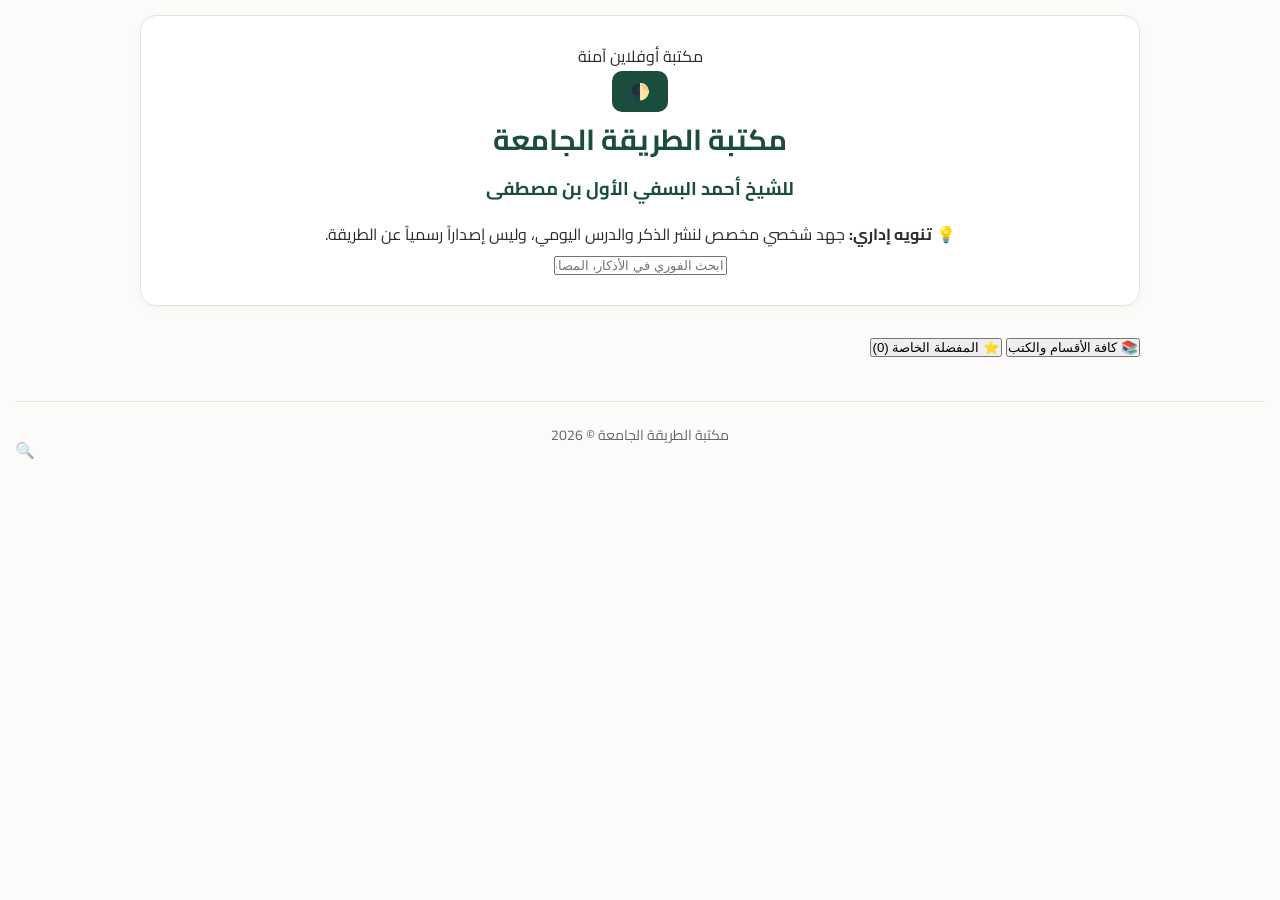
==== commit e00d726b: "Update index.html" ====
--- a/index.html
+++ b/index.html
@@ -6,63 +6,67 @@
     <title>مكتبة الطريقة الجامعة - الشيخ أحمد البسفي</title>
     
     <link rel="manifest" href="manifest.json">
-    <meta name="theme-color" content="#1b4d3e">
+    <meta name="theme-color" content="#0f766e">
     <meta name="mobile-web-app-capable" content="yes">
-    <meta name="apple-mobile-web-app-status-bar-style" content="default">
     <meta name="apple-mobile-web-app-title" content="الطريقة الجامعة">
     
     <link rel="stylesheet" href="css/style.css">
-    <link href="https://fonts.googleapis.com/css2?family=Amiri:wght@400;700&family=Cairo:wght@400;600;700;800;900&display=swap" rel="stylesheet">
+    <link href="https://fonts.googleapis.com/css2?family=Amiri:wght@400;700&family=Cairo:wght@400;600;700;800&display=swap" rel="stylesheet">
 </head>
 <body>
 
     <header class="app-header">
-        <div class="header-content">
-            <span class="badge-offline">🔒 مرجع إيماني - يعمل أوفلاين 100%</span>
+        <div class="header-top-bar">
+            <div class="brand-badge">
+                <span class="pulse-dot"></span> مكتبة أوفلاين آمنة
+            </div>
+            <button id="themeToggle" class="theme-btn" title="تبديل المظهر النهاري/الليلي">🌓</button>
+        </div>
+
+        <div class="hero-title">
             <h1>مكتبة الطريقة الجامعة</h1>
             <p class="subtitle">للشيخ أحمد البسفي الأول بن مصطفى</p>
-            
-            <div class="disclaimer-box">
-                <p>💡 <b>تنويه هام:</b> هذا التطبيق مجهود شخصي للاستخدام اليومي ونشر الذكر والفكر، وليس إصداراً رسمياً عن الشيخ، حفظاً لأمانة النقل والجمع.</p>
-            </div>
         </div>
 
-        <div class="controls-container">
-            <div class="search-box">
-                <span class="search-icon">🔍</span>
-                <input type="text" id="searchInput" placeholder="ابحث السريع في كافة الكتب، المصابيح، والأذكار..." autocomplete="off">
-            </div>
-            <button id="themeToggle" class="theme-btn" title="تغيير المظهر">🌓</button>
+        <div class="disclaimer-banner">
+            <p>💡 <b>تنويه إداري:</b> جهد شخصي مخصص لنشر الذكر والدرس اليومي، وليس إصداراً رسمياً عن الطريقة.</p>
+        </div>
+
+        <div class="search-wrapper">
+            <span class="search-icon">🔍</span>
+            <input type="text" id="searchInput" placeholder="ابحث الفوري في الأذكار، المصابيح، والدروس..." autocomplete="off">
         </div>
     </header>
 
     <main class="main-container">
-        <div id="continueReadingSection" class="continue-section" style="display: none;">
-            <div class="continue-card">
-                <div class="continue-info">
-                    <span class="continue-tag">🔖 متابعة القراءة</span>
-                    <h4 id="continueBookTitle">اسم الكتاب</h4>
-                </div>
-                <a id="continueBookBtn" href="#" class="continue-btn">استكمل الآن ➔</a>
+        <!-- بطاقة متابعة القراءة الذكية -->
+        <div id="continueReadingSection" class="continue-pill-card" style="display: none;">
+            <div class="pill-content">
+                <span class="pill-tag">🔖 استكمال الورد</span>
+                <h4 id="continueBookTitle">اسم الكتاب</h4>
             </div>
+            <a id="continueBookBtn" href="#" class="pill-action-btn">تابع القراءة ➔</a>
         </div>
 
+        <!-- تبويبات التبديل بين الكل والمفضلة -->
+        <div class="segmented-control">
+            <button id="tabAll" class="segment-btn active" onclick="switchMainView('all')">📚 كافة الأقسام والكتب</button>
+            <button id="tabFav" class="segment-btn" onclick="switchMainView('favorites')">⭐ المفضلة الخاصة (<span id="favCount">0</span>)</button>
+        </div>
+
+        <!-- حاوية عرض الكتب والتصنيفات -->
         <div id="sectionsContainer" class="sections-container"></div>
     </main>
 
     <footer class="app-footer">
-        <p>مكتبة الطريقة الجامعة (مجهود شخصي) &copy; 2026</p>
-        <p style="font-size: 0.8rem; margin-top: 5px; opacity: 0.75;">صممت لتجربة قراءة سلسة ومريحة بدون إنترنت</p>
+        <p>مكتبة الطريقة الجامعة &copy; 2026</p>
     </footer>
 
     <script src="js/app.js"></script>
-
     <script>
         if ('serviceWorker' in navigator) {
             window.addEventListener('load', () => {
-                navigator.serviceWorker.register('service-worker.js')
-                    .then(reg => console.log('Service Worker Active:', reg.scope))
-                    .catch(err => console.error('Service Worker Error:', err));
+                navigator.serviceWorker.register('service-worker.js');
             });
         }
     </script>
--- a/css/style.css
+++ b/css/style.css
@@ -1,26 +1,27 @@
-@import url('https://fonts.googleapis.com/css2?family=Amiri:ital,wght@0,400;0,700;1,400&family=Cairo:wght@400;600;700;800;900&display=swap');
+/* css/style.css - التصميم الخبير المتكامل للموبايل والشاشات */
+
+@import url('https://fonts.googleapis.com/css2?family=Amiri:ital,wght@0,400;0,700;1,400&family=Cairo:wght@400;600;700&display=swap');
 
 :root {
-    --bg-color: #f6f8f7;
+    --bg-color: #fcfbfa;
     --card-bg: #ffffff;
-    --text-main: #0f172a;
-    --text-secondary: #64748b;
-    --accent-color: #0d5c53;
-    --accent-gradient: linear-gradient(135deg, #0d5c53, #147b70);
-    --border-color: #e2e8f0;
-    --shadow: 0 10px 25px -5px rgba(13, 92, 83, 0.08);
-    --radius: 18px;
+    --text-main: #2b2b2b;
+    --text-secondary: #666666;
+    --accent-color: #1b4d3e;
+    --accent-hover: #12352a;
+    --border-color: #e6e4df;
+    --shadow: 0 2px 8px rgba(0, 0, 0, 0.04);
 }
 
 [data-theme="dark"] {
-    --bg-color: #0b0f19;
-    --card-bg: #131c2e;
-    --text-main: #f8fafc;
-    --text-secondary: #94a3b8;
-    --accent-color: #2dd4bf;
-    --accent-gradient: linear-gradient(135deg, #0f766e, #14b8a6);
-    --border-color: #1e293b;
-    --shadow: 0 10px 25px -5px rgba(0, 0, 0, 0.4);
+    --bg-color: #141817;
+    --card-bg: #1c2220;
+    --text-main: #e2dfdb;
+    --text-secondary: #a39e93;
+    --accent-color: #4db6ac;
+    --accent-hover: #26a69a;
+    --border-color: #2a3330;
+    --shadow: 0 2px 8px rgba(0, 0, 0, 0.2);
 }
 
 * {
@@ -29,369 +30,353 @@
     padding: 0;
 }
 
-body.app-body {
+body {
     background-color: var(--bg-color);
     color: var(--text-main);
     font-family: 'Cairo', sans-serif;
+    line-height: 1.9;
     direction: rtl;
-    padding-bottom: 90px;
-}
-
-/* الهيدر العلوي */
-.app-top-nav {
+    padding: 15px;
+}
+
+.app-header {
+    text-align: center;
+    margin-bottom: 25px;
+    padding: 25px 15px;
     background: var(--card-bg);
-    border-bottom: 1px solid var(--border-color);
-    padding: 16px 20px;
-    display: flex;
-    justify-content: space-between;
-    align-items: center;
-    position: sticky;
-    top: 0;
-    z-index: 100;
-}
-
-.nav-brand {
-    display: flex;
-    align-items: center;
-    gap: 12px;
-}
-
-.brand-icon {
-    font-size: 1.5rem;
-    background: rgba(13, 92, 83, 0.1);
-    padding: 8px;
-    border-radius: 12px;
-}
-
-.nav-brand h1 {
+    border-radius: 16px;
+    box-shadow: var(--shadow);
+    border: 1px solid var(--border-color);
+    max-width: 1000px;
+    margin-left: auto;
+    margin-right: auto;
+}
+
+.badge-offline {
+    display: inline-block;
+    background: rgba(27, 77, 62, 0.1);
+    color: var(--accent-color);
+    padding: 4px 12px;
+    border-radius: 20px;
+    font-size: 0.8rem;
+    font-weight: 700;
+    margin-bottom: 12px;
+}
+
+.app-header h1 {
+    color: var(--accent-color);
+    font-size: 1.8rem;
+    margin-bottom: 5px;
+    font-weight: 700;
+}
+
+.subtitle {
     font-size: 1.15rem;
     color: var(--accent-color);
-    font-weight: 800;
-}
-
-.nav-brand p {
-    font-size: 0.75rem;
+    font-weight: 700;
+    margin-bottom: 12px;
+}
+
+.disclaimer-box {
+    background: rgba(27, 77, 62, 0.05);
+    border-right: 3px solid var(--accent-color);
+    padding: 10px 15px;
+    border-radius: 6px;
+    max-width: 650px;
+    margin: 10px auto 15px auto;
+    font-size: 0.85rem;
     color: var(--text-secondary);
-}
-
-.theme-circle-btn {
+    line-height: 1.6;
+    text-align: right;
+}
+
+.controls-container {
+    display: flex;
+    justify-content: center;
+    align-items: center;
+    gap: 10px;
+    margin: 20px 0 10px 0;
+    flex-wrap: wrap;
+}
+
+.search-box {
+    position: relative;
+    width: 380px;
+    max-width: 100%;
+}
+
+.search-box input {
+    width: 100%;
+    padding: 11px 15px 11px 40px;
+    border-radius: 10px;
+    border: 1px solid var(--border-color);
     background: var(--bg-color);
-    border: 1px solid var(--border-color);
-    width: 38px;
-    height: 38px;
-    border-radius: 50%;
-    cursor: pointer;
-    font-size: 1rem;
-    display: flex;
-    align-items: center;
-    justify-content: center;
-}
-
-.main-viewport {
-    max-width: 800px;
-    margin: 0 auto;
-    padding: 20px 16px;
-}
-
-.search-bar-modern {
-    position: relative;
-    margin-bottom: 20px;
-}
-
-.search-bar-modern input {
-    width: 100%;
-    padding: 14px 20px 14px 48px;
-    border-radius: 14px;
-    border: 1px solid var(--border-color);
-    background: var(--card-bg);
     color: var(--text-main);
-    font-size: 0.92rem;
+    font-size: 0.95rem;
     outline: none;
-    box-shadow: var(--shadow);
-    transition: border-color 0.2s;
-}
-
-.search-bar-modern input:focus {
+    transition: all 0.2s;
+}
+
+.search-box input:focus {
     border-color: var(--accent-color);
-}
-
-.search-bar-modern .search-icon {
+    box-shadow: 0 0 0 3px rgba(27, 77, 62, 0.1);
+}
+
+.search-icon {
     position: absolute;
-    left: 18px;
+    left: 15px;
     top: 50%;
     transform: translateY(-50%);
     opacity: 0.5;
 }
 
-/* كارت الورد العائم */
-.hero-continue-card {
-    background: var(--accent-gradient);
+button.theme-btn {
+    padding: 11px 18px;
+    border: none;
+    background: var(--accent-color);
     color: white;
-    border-radius: var(--radius);
-    padding: 20px;
+    border-radius: 10px;
+    cursor: pointer;
+    font-size: 1rem;
+    font-weight: 600;
+}
+
+.main-container {
+    max-width: 1000px;
+    margin: 0 auto;
+}
+
+.continue-section {
+    margin-bottom: 25px;
+}
+
+.continue-card {
+    background: var(--accent-color);
+    color: white;
+    border-radius: 14px;
+    padding: 18px 22px;
     display: flex;
     justify-content: space-between;
     align-items: center;
-    margin-bottom: 25px;
+    box-shadow: 0 4px 12px rgba(27, 77, 62, 0.25);
+    flex-wrap: wrap;
+    gap: 12px;
+}
+
+.continue-tag {
+    font-size: 0.8rem;
+    opacity: 0.9;
+    display: block;
+    margin-bottom: 4px;
+}
+
+.continue-card h4 {
+    font-size: 1.1rem;
+    font-weight: 700;
+}
+
+.continue-btn {
+    background: white;
+    color: var(--accent-color);
+    text-decoration: none;
+    padding: 8px 16px;
+    border-radius: 8px;
+    font-weight: 700;
+    font-size: 0.9rem;
+    transition: transform 0.2s;
+}
+
+.continue-btn:hover {
+    transform: scale(1.03);
+}
+
+.sections-container {
+    display: flex;
+    flex-direction: column;
+    gap: 30px;
+}
+
+.category-group {
+    background: var(--card-bg);
+    border: 1px solid var(--border-color);
+    border-radius: 16px;
+    padding: 22px;
     box-shadow: var(--shadow);
 }
 
-.badge-reading {
-    font-size: 0.75rem;
-    background: rgba(255,255,255,0.2);
-    padding: 3px 10px;
-    border-radius: 20px;
-    display: inline-block;
-    margin-bottom: 6px;
-    font-weight: 700;
-}
-
-.hero-continue-card h3 {
-    font-size: 1.1rem;
-    font-weight: 800;
-}
-
-.hero-action-btn {
-    background: white;
-    color: var(--accent-color);
+.category-header {
+    display: flex;
+    justify-content: space-between;
+    align-items: center;
+    border-bottom: 2px solid var(--border-color);
+    padding-bottom: 12px;
+    margin-bottom: 20px;
+}
+
+.category-header h2 {
+    font-size: 1.3rem;
+    color: var(--accent-color);
+    display: flex;
+    align-items: center;
+    gap: 8px;
+    font-weight: 700;
+}
+
+.count-badge {
+    background: rgba(27, 77, 62, 0.08);
+    color: var(--accent-color);
+    font-size: 0.8rem;
+    padding: 4px 10px;
+    border-radius: 12px;
+    font-weight: bold;
+}
+
+.books-grid {
+    display: grid;
+    grid-template-columns: repeat(auto-fill, minmax(270px, 1fr));
+    gap: 18px;
+}
+
+.book-card {
+    background: var(--bg-color);
+    border: 1px solid var(--border-color);
+    border-radius: 12px;
+    padding: 18px;
     text-decoration: none;
-    padding: 9px 16px;
-    border-radius: 10px;
-    font-weight: 800;
-    font-size: 0.85rem;
-}
-
-/* الأقسام والبطاقات الشبكية */
-.library-sections-space {
-    display: flex;
-    flex-direction: column;
-    gap: 25px;
-}
-
-.category-block {
-    background: var(--card-bg);
-    border: 1px solid var(--border-color);
-    border-radius: var(--radius);
-    padding: 20px;
-    box-shadow: var(--shadow);
-}
-
-.category-title-bar {
-    display: flex;
-    justify-content: space-between;
-    align-items: center;
-    margin-bottom: 16px;
-    border-bottom: 1px solid var(--border-color);
-    padding-bottom: 10px;
-}
-
-.category-title-bar h2 {
-    font-size: 1.18rem;
-    color: var(--accent-color);
-    font-weight: 800;
-}
-
-.books-masonry-grid {
-    display: grid;
-    grid-template-columns: repeat(auto-fill, minmax(240px, 1fr));
-    gap: 15px;
-}
-
-.book-item-card {
-    background: var(--bg-color);
-    border: 1px solid var(--border-color);
-    border-radius: 14px;
-    padding: 16px;
+    color: inherit;
     display: flex;
     flex-direction: column;
     justify-content: space-between;
-    transition: transform 0.2s, border-color 0.2s;
-}
-
-.book-item-card:hover {
-    transform: translateY(-2px);
+    transition: transform 0.15s ease, box-shadow 0.15s ease;
+}
+
+.book-card:hover {
+    transform: translateY(-3px);
     border-color: var(--accent-color);
-}
-
-.item-top-row {
-    display: flex;
-    justify-content: space-between;
-    align-items: flex-start;
+    box-shadow: 0 6px 15px rgba(0, 0, 0, 0.05);
+}
+
+.book-card h3 {
+    color: var(--accent-color);
+    font-size: 1.1rem;
+    margin-bottom: 6px;
+    font-weight: 700;
+    line-height: 1.4;
+}
+
+.book-author {
+    font-size: 0.82rem;
+    color: var(--text-secondary);
     margin-bottom: 8px;
 }
 
-.book-item-card h3 {
-    font-size: 0.98rem;
-    color: var(--text-main);
-    font-weight: 800;
-    line-height: 1.4;
-}
-
-.star-btn-pure {
-    background: none;
-    border: none;
-    cursor: pointer;
-    font-size: 1.2rem;
-}
-
-.book-item-card p {
-    font-size: 0.8rem;
+.book-desc {
+    font-size: 0.85rem;
     color: var(--text-secondary);
     line-height: 1.5;
-    margin-bottom: 14px;
-}
-
-.read-link-btn {
-    color: var(--accent-color);
+    margin-bottom: 12px;
+}
+
+.read-action {
+    color: var(--accent-color);
+    font-weight: 700;
+    font-size: 0.88rem;
+}
+
+.reader-container {
+    background: var(--card-bg);
+    padding: 35px 25px;
+    border-radius: 16px;
+    box-shadow: var(--shadow);
+    border: 1px solid var(--border-color);
+}
+
+.reader-header {
+    display: flex;
+    justify-content: space-between;
+    align-items: center;
+    margin-bottom: 30px;
+    border-bottom: 1px solid var(--border-color);
+    padding-bottom: 15px;
+    flex-wrap: wrap;
+    gap: 12px;
+}
+
+.back-link {
     text-decoration: none;
-    font-weight: 800;
-    font-size: 0.85rem;
-}
-
-/* Bottom Nav */
-.bottom-nav-bar {
-    position: fixed;
-    bottom: 0;
-    left: 0;
-    width: 100%;
-    background: var(--card-bg);
-    border-top: 1px solid var(--border-color);
-    display: flex;
-    justify-content: space-around;
-    padding: 10px 0;
-    z-index: 1000;
-}
-
-.b-nav-item {
-    background: none;
-    border: none;
-    color: var(--text-secondary);
-    display: flex;
-    flex-direction: column;
-    align-items: center;
-    gap: 4px;
-    font-family: 'Cairo', sans-serif;
-    font-size: 0.78rem;
-    font-weight: 700;
-    cursor: pointer;
-    padding: 6px 20px;
-    border-radius: 12px;
-}
-
-.b-nav-item.active {
-    color: var(--accent-color);
-    background: rgba(13, 92, 83, 0.08);
-}
-
-/* القارئ الفاخر */
-body.reader-body {
-    background-color: var(--bg-color);
+    color: var(--accent-color);
+    font-weight: 700;
+    font-size: 0.9rem;
+    background: var(--bg-color);
+    padding: 7px 14px;
+    border-radius: 8px;
+    border: 1px solid var(--border-color);
+}
+
+.reader-header h2 {
+    font-size: 1.4rem;
+    font-weight: 700;
+    color: var(--accent-color);
+}
+
+.book-content {
     font-family: 'Amiri', serif;
-}
-
-.reading-progress-line {
-    position: fixed;
-    top: 0;
-    right: 0;
-    height: 4px;
-    background: var(--accent-color);
-    width: 0%;
-    z-index: 2000;
-}
-
-.reader-floating-header {
-    background: var(--card-bg);
-    border-bottom: 1px solid var(--border-color);
-    padding: 12px 16px;
-    display: flex;
-    justify-content: space-between;
-    align-items: center;
-    position: sticky;
-    top: 0;
-    z-index: 1000;
-}
-
-.header-actions-group {
-    display: flex;
-    gap: 8px;
-}
-
-.float-back-btn, .float-fav-btn, .float-share-btn {
-    background: var(--bg-color);
-    border: 1px solid var(--border-color);
-    color: var(--text-main);
-    padding: 6px 12px;
-    border-radius: 10px;
-    font-family: 'Cairo', sans-serif;
-    font-size: 0.85rem;
-    font-weight: 700;
-    cursor: pointer;
-    text-decoration: none;
-}
-
-.float-title {
-    font-family: 'Cairo', sans-serif;
-    font-size: 0.98rem;
-    color: var(--accent-color);
-    font-weight: 800;
-    text-align: center;
-    max-width: 55%;
-    white-space: nowrap;
-    overflow: hidden;
-    text-overflow: ellipsis;
-}
-
-.reader-viewport {
-    max-width: 750px;
-    margin: 20px auto;
-    padding: 0 15px;
-}
-
-.reader-paper-sheet {
-    background: var(--card-bg);
-    border: 1px solid var(--border-color);
-    border-radius: var(--radius);
-    padding: 35px 28px;
-    box-shadow: var(--shadow);
-}
-
-.book-text-content {
-    font-size: 1.35rem;
+    font-size: 1.3rem;
     line-height: 2.3;
     color: var(--text-main);
     text-align: justify;
 }
 
-.book-text-content h3 {
+.book-content h3 {
     font-family: 'Cairo', sans-serif;
     color: var(--accent-color);
-    font-size: 1.28rem;
+    font-size: 1.35rem;
     margin-top: 35px;
-    margin-bottom: 15px;
-    font-weight: 800;
+    margin-bottom: 12px;
+    font-weight: 700;
     border-right: 4px solid var(--accent-color);
     padding-right: 12px;
 }
 
-.book-text-content p {
-    margin-bottom: 22px;
+.book-content p {
+    margin-bottom: 20px;
     text-indent: 25px;
 }
 
-.book-text-content .highlight-box {
+.book-content .highlight-box {
     background: var(--bg-color);
     border: 1px solid var(--border-color);
-    padding: 12px;
-    border-radius: 10px;
-    margin: 20px 0;
+    padding: 12px 18px;
+    border-radius: 8px;
+    margin: 18px 0;
+    font-weight: bold;
+    color: var(--accent-color);
+    font-family: 'Cairo', sans-serif;
     text-align: center;
-    font-family: 'Cairo', sans-serif;
-    font-size: 1.05rem;
-    font-weight: 800;
-    color: var(--accent-color);
+    font-size: 1.1rem;
+}
+
+.app-footer {
+    text-align: center;
+    margin-top: 40px;
+    padding: 20px;
+    color: var(--text-secondary);
+    border-top: 1px solid var(--border-color);
+    font-size: 0.88rem;
 }
 
 @media (max-width: 600px) {
-    .reader-paper-sheet { padding: 20px 15px; }
-    .book-text-content { font-size: 1.18rem; line-height: 2.1; }
-}
+    body {
+        padding: 8px;
+    }
+    .reader-container {
+        padding: 20px 15px;
+    }
+    .book-content {
+        font-size: 1.15rem;
+        line-height: 2.1;
+    }
+    .app-header h1 {
+        font-size: 1.5rem;
+    }
+}
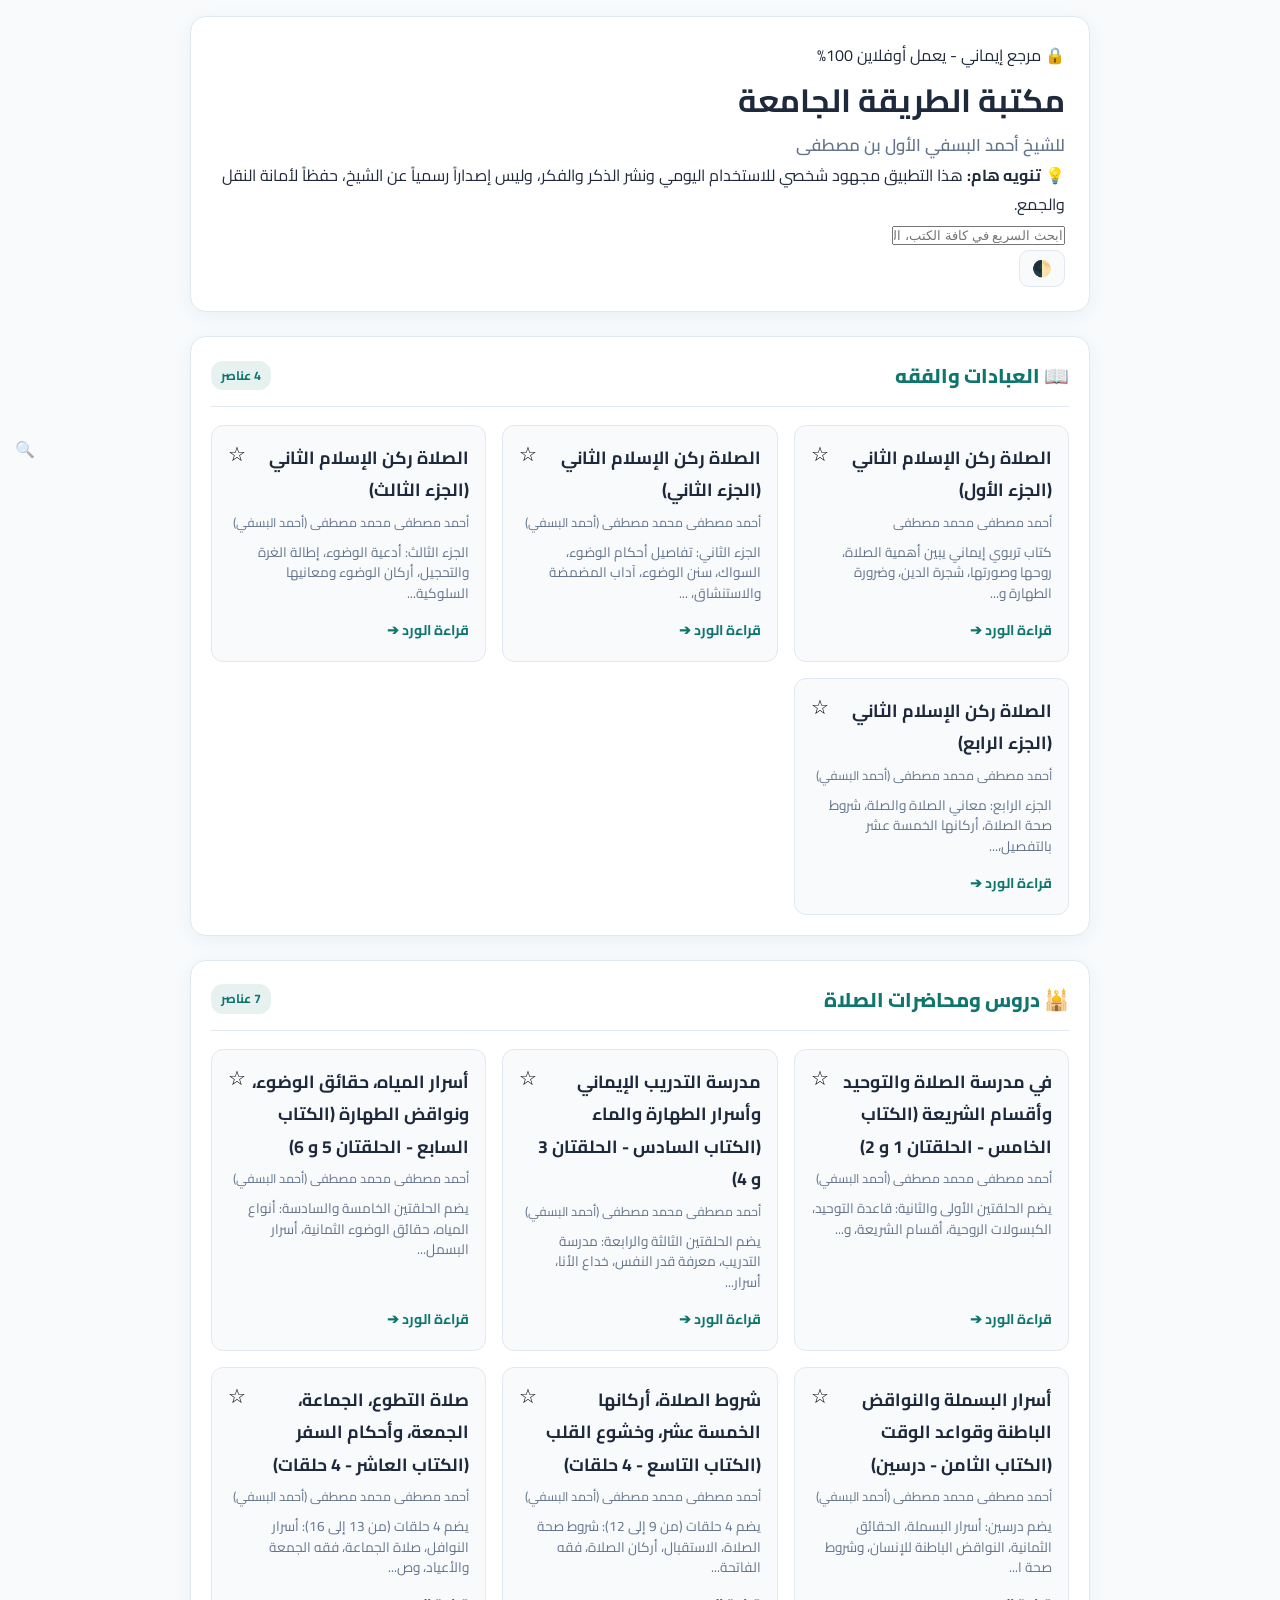
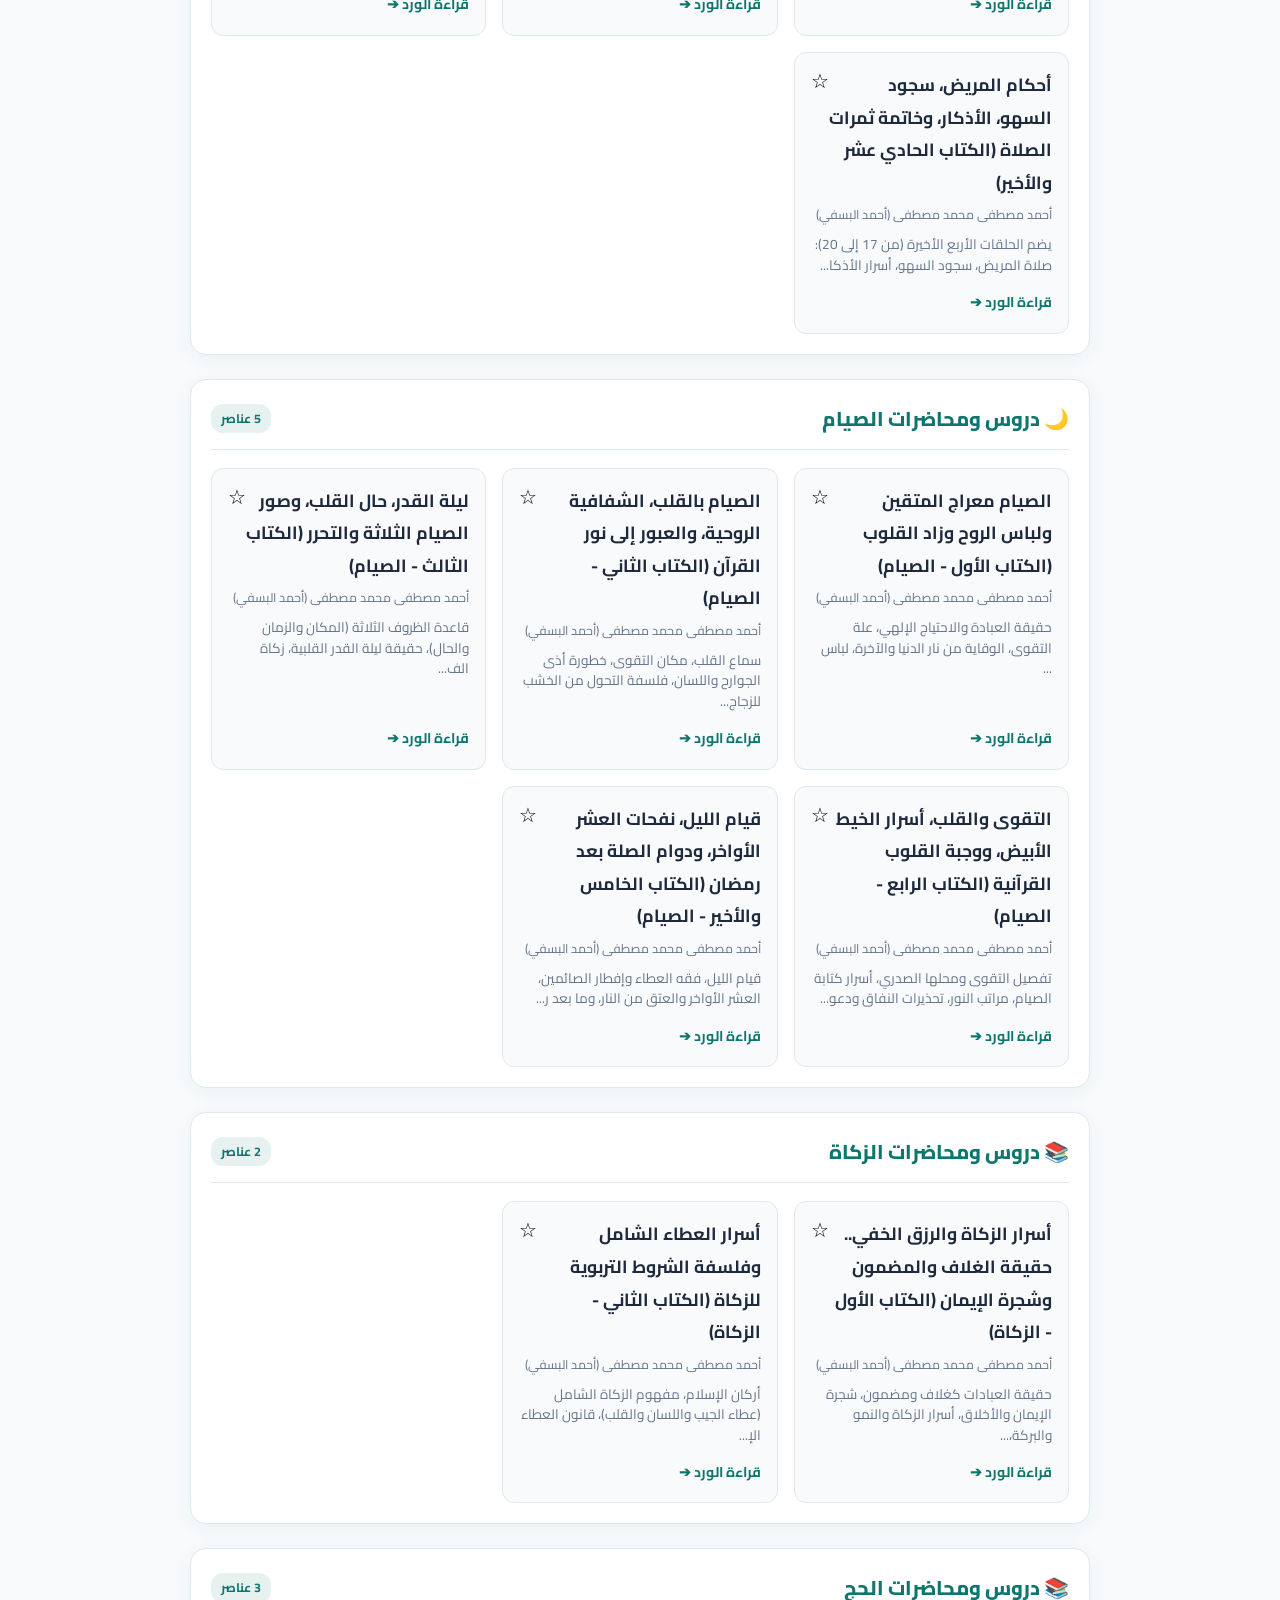
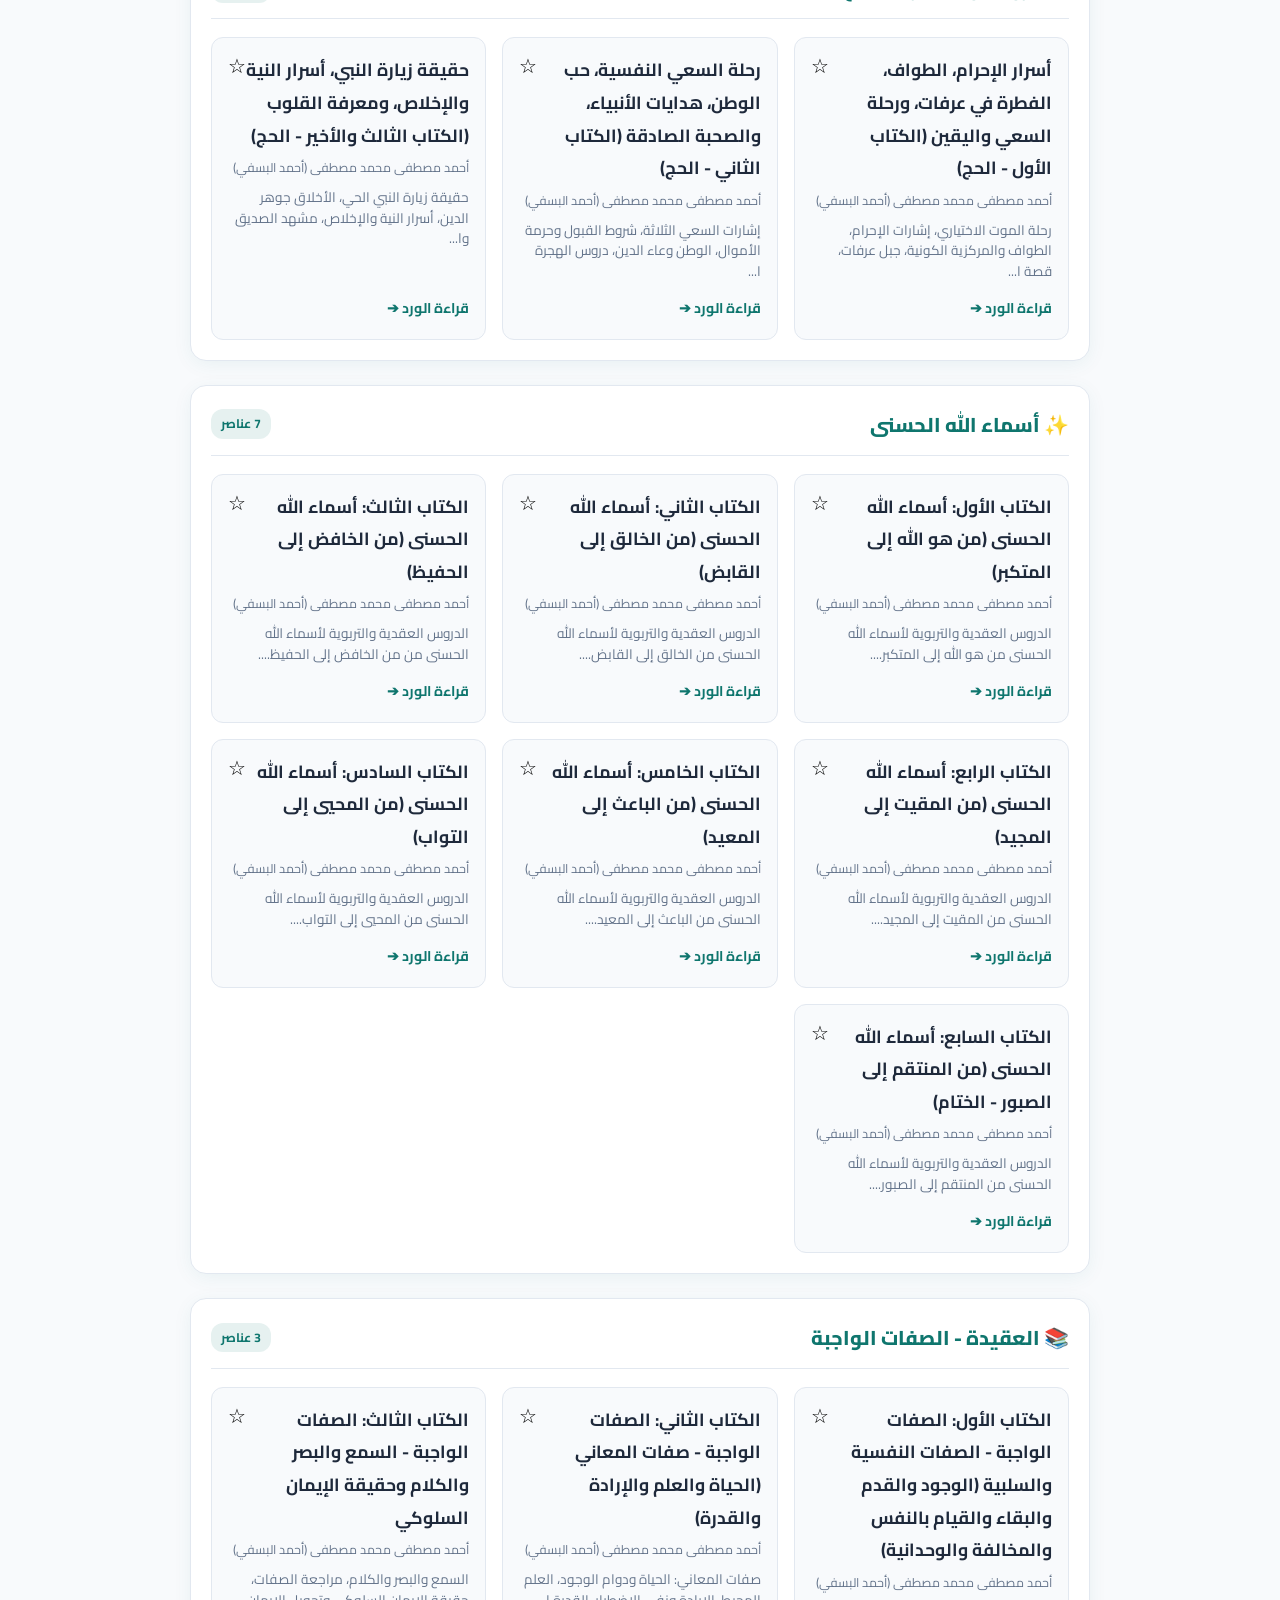
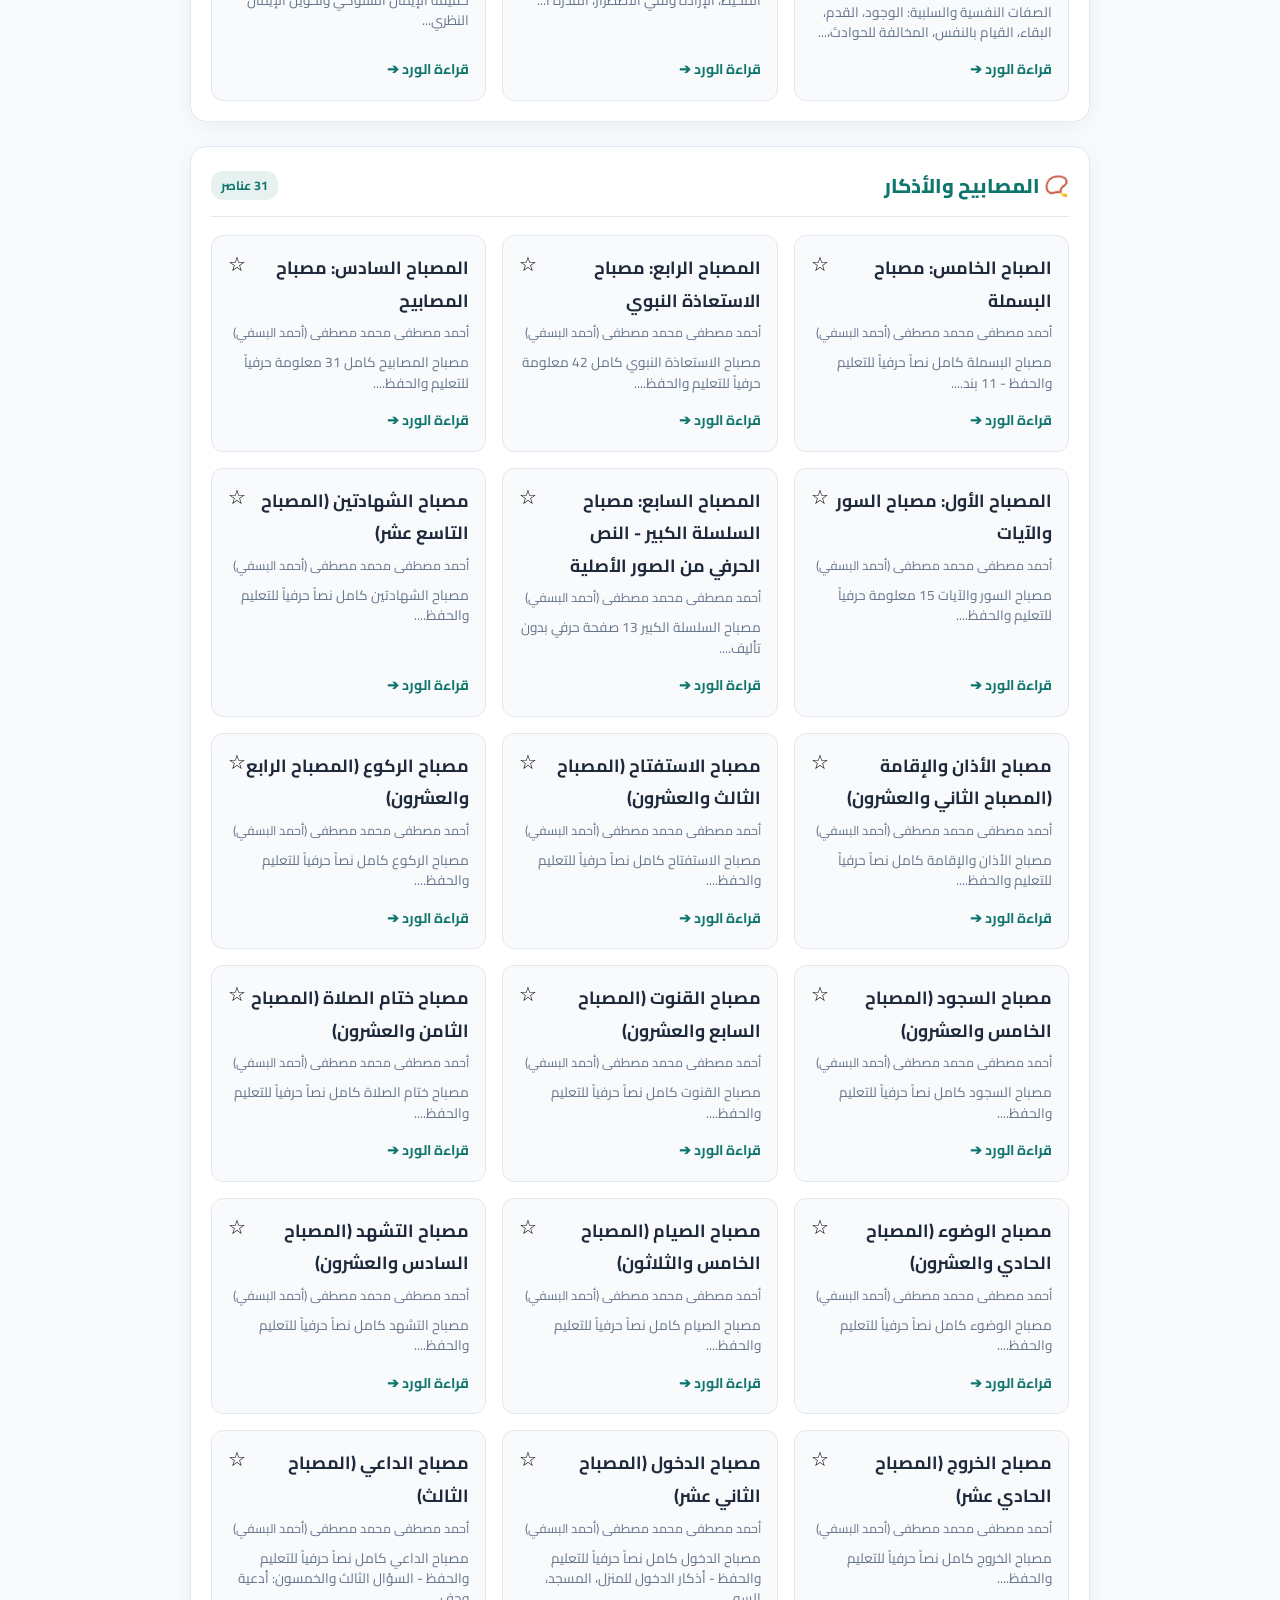
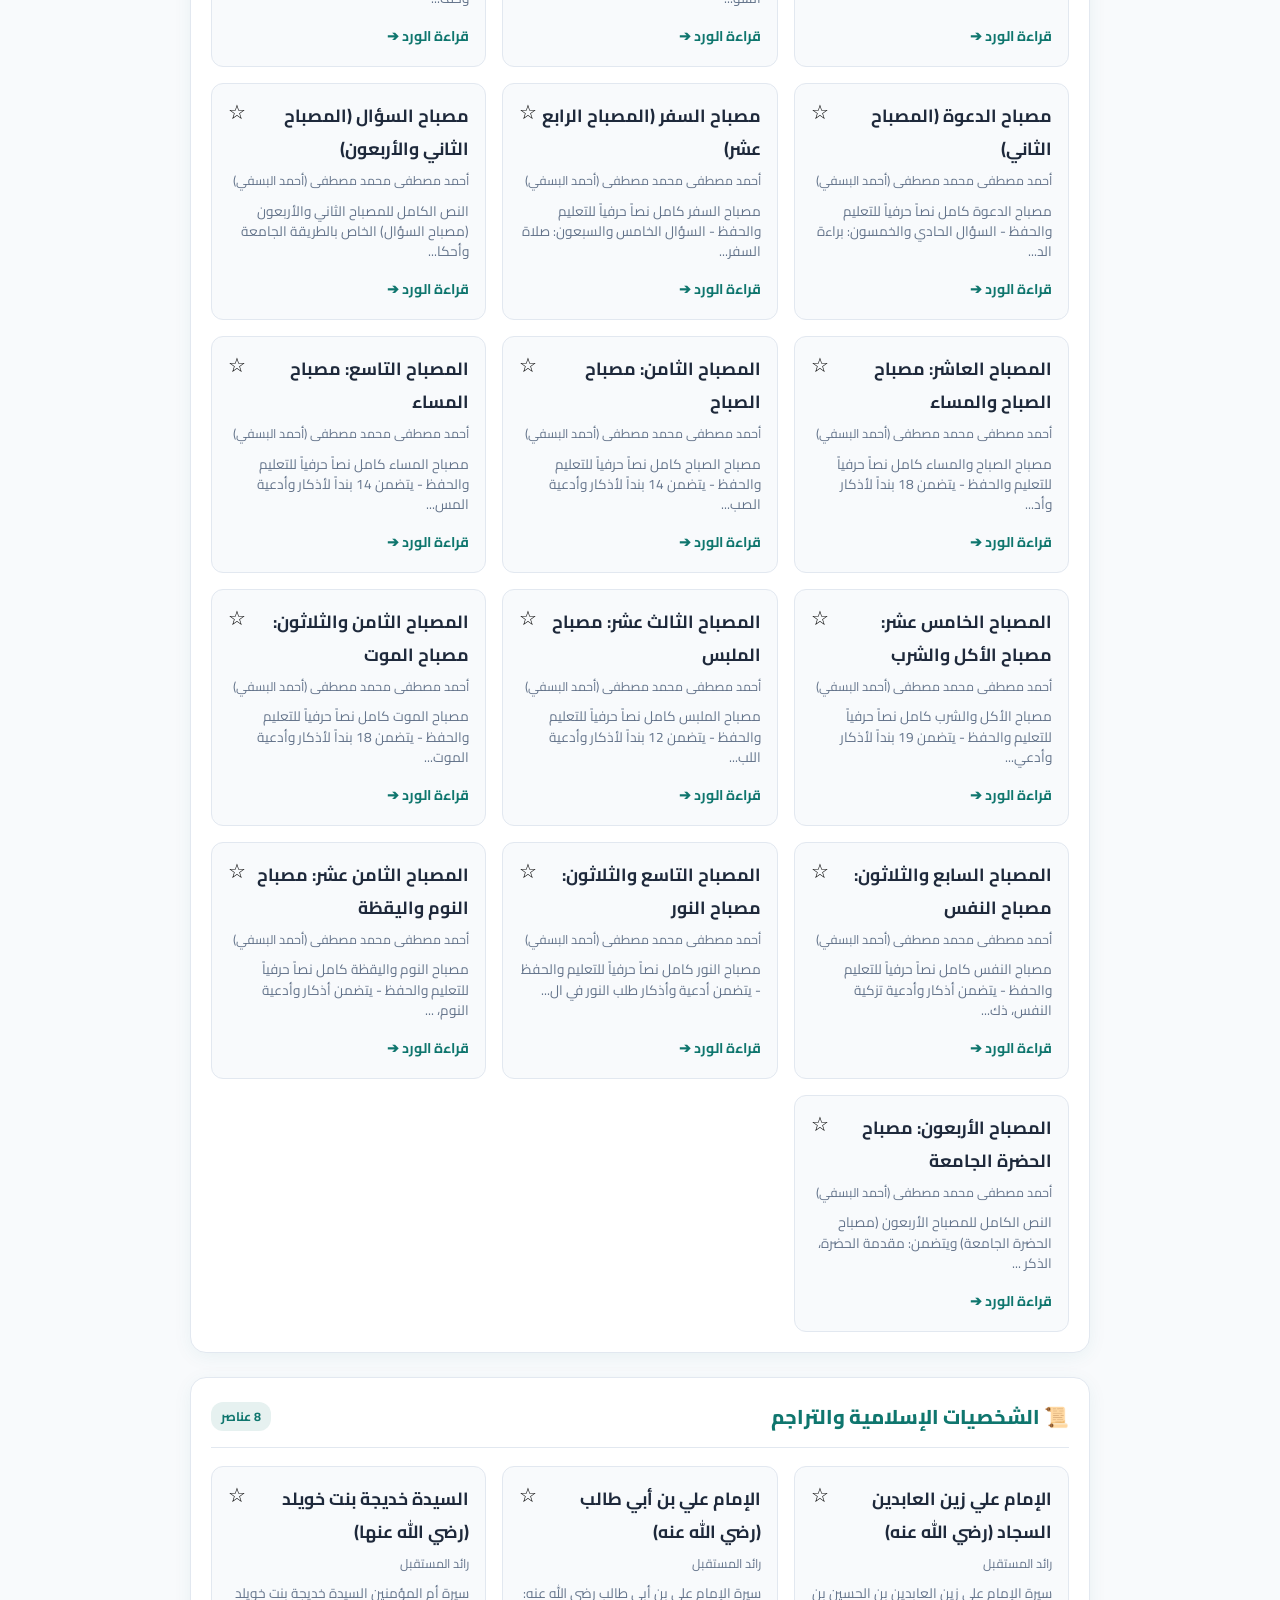
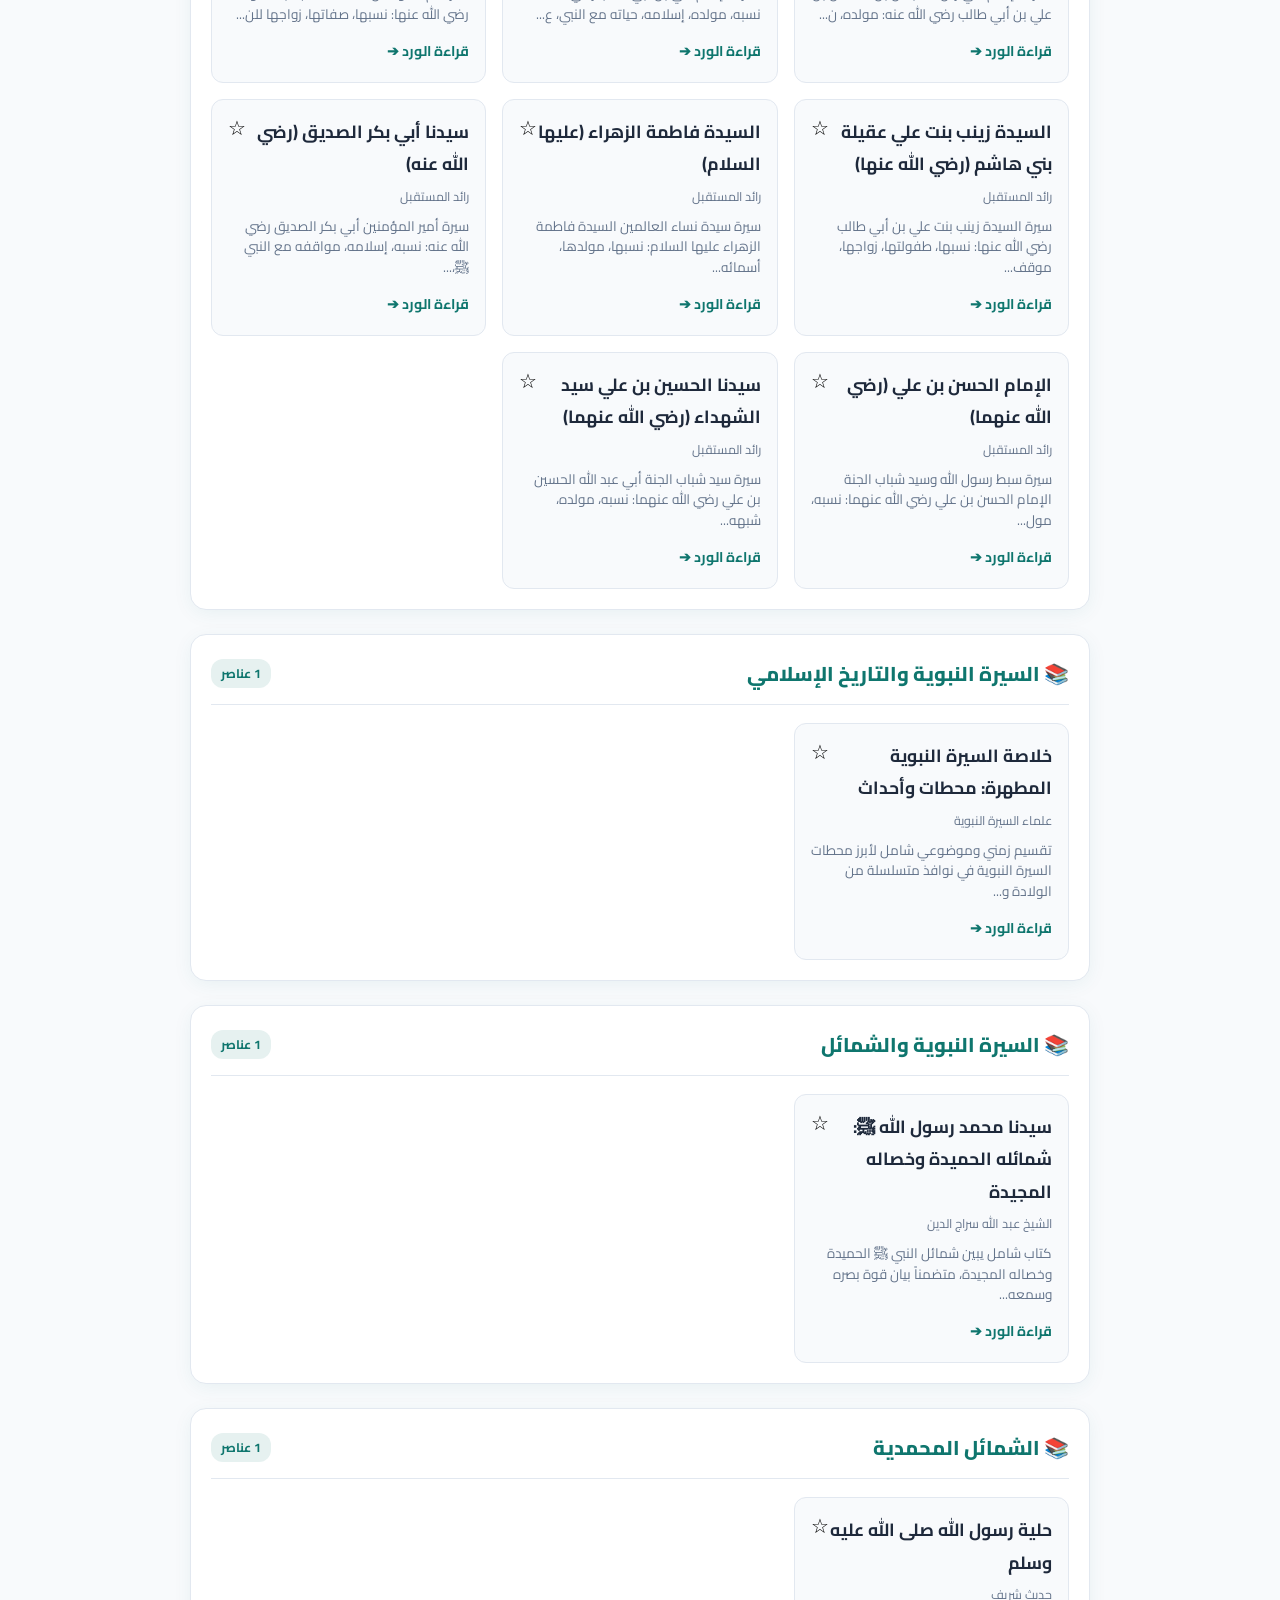
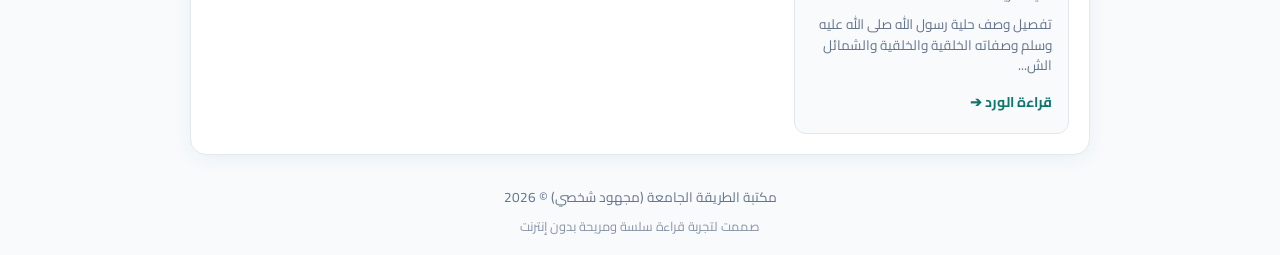
==== commit b3f01764: "Update index.html" ====
--- a/index.html
+++ b/index.html
@@ -6,67 +6,63 @@
     <title>مكتبة الطريقة الجامعة - الشيخ أحمد البسفي</title>
     
     <link rel="manifest" href="manifest.json">
-    <meta name="theme-color" content="#0f766e">
+    <meta name="theme-color" content="#1b4d3e">
     <meta name="mobile-web-app-capable" content="yes">
+    <meta name="apple-mobile-web-app-status-bar-style" content="default">
     <meta name="apple-mobile-web-app-title" content="الطريقة الجامعة">
     
     <link rel="stylesheet" href="css/style.css">
-    <link href="https://fonts.googleapis.com/css2?family=Amiri:wght@400;700&family=Cairo:wght@400;600;700;800&display=swap" rel="stylesheet">
+    <link href="https://fonts.googleapis.com/css2?family=Amiri:wght@400;700&family=Cairo:wght@400;600;700;800;900&display=swap" rel="stylesheet">
 </head>
 <body>
 
     <header class="app-header">
-        <div class="header-top-bar">
-            <div class="brand-badge">
-                <span class="pulse-dot"></span> مكتبة أوفلاين آمنة
+        <div class="header-content">
+            <span class="badge-offline">🔒 مرجع إيماني - يعمل أوفلاين 100%</span>
+            <h1>مكتبة الطريقة الجامعة</h1>
+            <p class="subtitle">للشيخ أحمد البسفي الأول بن مصطفى</p>
+            
+            <div class="disclaimer-box">
+                <p>💡 <b>تنويه هام:</b> هذا التطبيق مجهود شخصي للاستخدام اليومي ونشر الذكر والفكر، وليس إصداراً رسمياً عن الشيخ، حفظاً لأمانة النقل والجمع.</p>
             </div>
-            <button id="themeToggle" class="theme-btn" title="تبديل المظهر النهاري/الليلي">🌓</button>
         </div>
 
-        <div class="hero-title">
-            <h1>مكتبة الطريقة الجامعة</h1>
-            <p class="subtitle">للشيخ أحمد البسفي الأول بن مصطفى</p>
-        </div>
-
-        <div class="disclaimer-banner">
-            <p>💡 <b>تنويه إداري:</b> جهد شخصي مخصص لنشر الذكر والدرس اليومي، وليس إصداراً رسمياً عن الطريقة.</p>
-        </div>
-
-        <div class="search-wrapper">
-            <span class="search-icon">🔍</span>
-            <input type="text" id="searchInput" placeholder="ابحث الفوري في الأذكار، المصابيح، والدروس..." autocomplete="off">
+        <div class="controls-container">
+            <div class="search-box">
+                <span class="search-icon">🔍</span>
+                <input type="text" id="searchInput" placeholder="ابحث السريع في كافة الكتب، المصابيح، والأذكار..." autocomplete="off">
+            </div>
+            <button id="themeToggle" class="theme-btn" title="تغيير المظهر">🌓</button>
         </div>
     </header>
 
     <main class="main-container">
-        <!-- بطاقة متابعة القراءة الذكية -->
-        <div id="continueReadingSection" class="continue-pill-card" style="display: none;">
-            <div class="pill-content">
-                <span class="pill-tag">🔖 استكمال الورد</span>
-                <h4 id="continueBookTitle">اسم الكتاب</h4>
+        <div id="continueReadingSection" class="continue-section" style="display: none;">
+            <div class="continue-card">
+                <div class="continue-info">
+                    <span class="continue-tag">🔖 متابعة القراءة</span>
+                    <h4 id="continueBookTitle">اسم الكتاب</h4>
+                </div>
+                <a id="continueBookBtn" href="#" class="continue-btn">استكمل الآن ➔</a>
             </div>
-            <a id="continueBookBtn" href="#" class="pill-action-btn">تابع القراءة ➔</a>
         </div>
 
-        <!-- تبويبات التبديل بين الكل والمفضلة -->
-        <div class="segmented-control">
-            <button id="tabAll" class="segment-btn active" onclick="switchMainView('all')">📚 كافة الأقسام والكتب</button>
-            <button id="tabFav" class="segment-btn" onclick="switchMainView('favorites')">⭐ المفضلة الخاصة (<span id="favCount">0</span>)</button>
-        </div>
-
-        <!-- حاوية عرض الكتب والتصنيفات -->
         <div id="sectionsContainer" class="sections-container"></div>
     </main>
 
     <footer class="app-footer">
-        <p>مكتبة الطريقة الجامعة &copy; 2026</p>
+        <p>مكتبة الطريقة الجامعة (مجهود شخصي) &copy; 2026</p>
+        <p style="font-size: 0.8rem; margin-top: 5px; opacity: 0.75;">صممت لتجربة قراءة سلسة ومريحة بدون إنترنت</p>
     </footer>
 
     <script src="js/app.js"></script>
+
     <script>
         if ('serviceWorker' in navigator) {
             window.addEventListener('load', () => {
-                navigator.serviceWorker.register('service-worker.js');
+                navigator.serviceWorker.register('service-worker.js')
+                    .then(reg => console.log('Service Worker Active:', reg.scope))
+                    .catch(err => console.error('Service Worker Error:', err));
             });
         }
     </script>
--- a/css/style.css
+++ b/css/style.css
@@ -1,27 +1,26 @@
-/* css/style.css - التصميم الخبير المتكامل للموبايل والشاشات */
-
-@import url('https://fonts.googleapis.com/css2?family=Amiri:ital,wght@0,400;0,700;1,400&family=Cairo:wght@400;600;700&display=swap');
+@import url('https://fonts.googleapis.com/css2?family=Amiri:ital,wght@0,400;0,700;1,400&family=Cairo:wght@400;600;700;800&display=swap');
 
 :root {
-    --bg-color: #fcfbfa;
+    --bg-color: #f8fafc;
     --card-bg: #ffffff;
-    --text-main: #2b2b2b;
-    --text-secondary: #666666;
-    --accent-color: #1b4d3e;
-    --accent-hover: #12352a;
-    --border-color: #e6e4df;
-    --shadow: 0 2px 8px rgba(0, 0, 0, 0.04);
+    --text-main: #1e293b;
+    --text-secondary: #64748b;
+    --accent-color: #0f766e;
+    --accent-hover: #115e59;
+    --border-color: #e2e8f0;
+    --shadow: 0 4px 20px -2px rgba(15, 118, 110, 0.08);
+    --radius: 16px;
 }
 
 [data-theme="dark"] {
-    --bg-color: #141817;
-    --card-bg: #1c2220;
-    --text-main: #e2dfdb;
-    --text-secondary: #a39e93;
-    --accent-color: #4db6ac;
-    --accent-hover: #26a69a;
-    --border-color: #2a3330;
-    --shadow: 0 2px 8px rgba(0, 0, 0, 0.2);
+    --bg-color: #0f172a;
+    --card-bg: #1e293b;
+    --text-main: #f1f5f9;
+    --text-secondary: #94a3b8;
+    --accent-color: #2dd4bf;
+    --accent-hover: #14b8a6;
+    --border-color: #334155;
+    --shadow: 0 4px 20px -2px rgba(0, 0, 0, 0.3);
 }
 
 * {
@@ -34,81 +33,103 @@
     background-color: var(--bg-color);
     color: var(--text-main);
     font-family: 'Cairo', sans-serif;
-    line-height: 1.9;
+    line-height: 1.85;
     direction: rtl;
-    padding: 15px;
+    padding: 16px;
+}
+
+/* شريط التقدم الاحترافي */
+.progress-bar {
+    position: fixed;
+    top: 0;
+    right: 0;
+    height: 3px;
+    background: linear-gradient(90deg, var(--accent-color), #38bdf8);
+    width: 0%;
+    z-index: 9999;
+    transition: width 0.1s ease-out;
 }
 
 .app-header {
+    background: var(--card-bg);
+    border: 1px solid var(--border-color);
+    border-radius: var(--radius);
+    padding: 24px;
+    max-width: 900px;
+    margin: 0 auto 24px auto;
+    box-shadow: var(--shadow);
+}
+
+.header-top-bar {
+    display: flex;
+    justify-content: space-between;
+    align-items: center;
+    margin-bottom: 15px;
+}
+
+.brand-badge {
+    display: flex;
+    align-items: center;
+    gap: 8px;
+    background: rgba(15, 118, 110, 0.1);
+    color: var(--accent-color);
+    padding: 6px 14px;
+    border-radius: 20px;
+    font-size: 0.78rem;
+    font-weight: 700;
+}
+
+.pulse-dot {
+    width: 8px;
+    height: 8px;
+    background: var(--accent-color);
+    border-radius: 50%;
+    animation: pulse 2s infinite;
+}
+
+@keyframes pulse {
+    0% { transform: scale(0.95); box-shadow: 0 0 0 0 rgba(15, 118, 110, 0.7); }
+    70% { transform: scale(1); box-shadow: 0 0 0 6px rgba(15, 118, 110, 0); }
+    100% { transform: scale(0.95); box-shadow: 0 0 0 0 rgba(15, 118, 110, 0); }
+}
+
+.hero-title {
     text-align: center;
-    margin-bottom: 25px;
-    padding: 25px 15px;
-    background: var(--card-bg);
-    border-radius: 16px;
-    box-shadow: var(--shadow);
-    border: 1px solid var(--border-color);
-    max-width: 1000px;
-    margin-left: auto;
-    margin-right: auto;
-}
-
-.badge-offline {
-    display: inline-block;
-    background: rgba(27, 77, 62, 0.1);
-    color: var(--accent-color);
-    padding: 4px 12px;
-    border-radius: 20px;
-    font-size: 0.8rem;
-    font-weight: 700;
     margin-bottom: 12px;
 }
 
-.app-header h1 {
-    color: var(--accent-color);
-    font-size: 1.8rem;
-    margin-bottom: 5px;
-    font-weight: 700;
+.hero-title h1 {
+    font-size: 1.9rem;
+    color: var(--accent-color);
+    font-weight: 800;
+    letter-spacing: -0.5px;
 }
 
 .subtitle {
-    font-size: 1.15rem;
-    color: var(--accent-color);
-    font-weight: 700;
-    margin-bottom: 12px;
-}
-
-.disclaimer-box {
-    background: rgba(27, 77, 62, 0.05);
+    font-size: 1.05rem;
+    color: var(--text-secondary);
+    font-weight: 600;
+}
+
+.disclaimer-banner {
+    background: var(--bg-color);
     border-right: 3px solid var(--accent-color);
-    padding: 10px 15px;
-    border-radius: 6px;
-    max-width: 650px;
-    margin: 10px auto 15px auto;
-    font-size: 0.85rem;
-    color: var(--text-secondary);
-    line-height: 1.6;
-    text-align: right;
-}
-
-.controls-container {
-    display: flex;
-    justify-content: center;
-    align-items: center;
-    gap: 10px;
-    margin: 20px 0 10px 0;
-    flex-wrap: wrap;
-}
-
-.search-box {
+    padding: 10px 14px;
+    border-radius: 8px;
+    font-size: 0.82rem;
+    color: var(--text-secondary);
+    margin: 15px 0;
+}
+
+.search-wrapper {
     position: relative;
-    width: 380px;
-    max-width: 100%;
-}
-
-.search-box input {
+    margin-top: 15px;
+}
+
+.search-wrapper input {
     width: 100%;
-    padding: 11px 15px 11px 40px;
-    border-radius: 10px;
+    padding: 12px 16px 12px 42px;
+    border-radius: 12px;
     border: 1px solid var(--border-color);
     background: var(--bg-color);
     color: var(--text-main);
@@ -117,9 +138,9 @@
     transition: all 0.2s;
 }
 
-.search-box input:focus {
+.search-wrapper input:focus {
     border-color: var(--accent-color);
-    box-shadow: 0 0 0 3px rgba(27, 77, 62, 0.1);
+    box-shadow: 0 0 0 3px rgba(15, 118, 110, 0.15);
 }
 
 .search-icon {
@@ -130,77 +151,103 @@
     opacity: 0.5;
 }
 
-button.theme-btn {
-    padding: 11px 18px;
-    border: none;
-    background: var(--accent-color);
-    color: white;
+.theme-btn {
+    background: var(--bg-color);
+    border: 1px solid var(--border-color);
+    color: var(--text-main);
+    padding: 8px 12px;
     border-radius: 10px;
     cursor: pointer;
     font-size: 1rem;
-    font-weight: 600;
 }
 
 .main-container {
-    max-width: 1000px;
+    max-width: 900px;
     margin: 0 auto;
 }
 
-.continue-section {
-    margin-bottom: 25px;
-}
-
-.continue-card {
+.segmented-control {
+    display: flex;
+    background: var(--card-bg);
+    border: 1px solid var(--border-color);
+    padding: 4px;
+    border-radius: 14px;
+    margin-bottom: 24px;
+    box-shadow: var(--shadow);
+}
+
+.segment-btn {
+    flex: 1;
+    background: transparent;
+    border: none;
+    color: var(--text-secondary);
+    padding: 10px;
+    border-radius: 10px;
+    font-family: 'Cairo', sans-serif;
+    font-weight: 700;
+    font-size: 0.9rem;
+    cursor: pointer;
+    transition: all 0.2s;
+}
+
+.segment-btn.active {
     background: var(--accent-color);
     color: white;
-    border-radius: 14px;
-    padding: 18px 22px;
-    display: flex;
-    justify-content: space-between;
-    align-items: center;
-    box-shadow: 0 4px 12px rgba(27, 77, 62, 0.25);
-    flex-wrap: wrap;
-    gap: 12px;
-}
-
-.continue-tag {
-    font-size: 0.8rem;
+    box-shadow: 0 2px 10px rgba(15, 118, 110, 0.2);
+}
+
+.continue-pill-card {
+    background: linear-gradient(135deg, var(--accent-color), var(--accent-hover));
+    color: white;
+    border-radius: var(--radius);
+    padding: 18px 24px;
+    display: flex;
+    justify-content: space-between;
+    align-items: center;
+    margin-bottom: 24px;
+    box-shadow: var(--shadow);
+}
+
+.pill-tag {
+    font-size: 0.75rem;
+    text-transform: uppercase;
+    letter-spacing: 1px;
     opacity: 0.9;
     display: block;
     margin-bottom: 4px;
 }
 
-.continue-card h4 {
-    font-size: 1.1rem;
-    font-weight: 700;
-}
-
-.continue-btn {
+.continue-pill-card h4 {
+    font-size: 1.15rem;
+    font-weight: 700;
+}
+
+.pill-action-btn {
     background: white;
     color: var(--accent-color);
     text-decoration: none;
-    padding: 8px 16px;
-    border-radius: 8px;
-    font-weight: 700;
-    font-size: 0.9rem;
+    padding: 8px 18px;
+    border-radius: 10px;
+    font-weight: 700;
+    font-size: 0.88rem;
     transition: transform 0.2s;
 }
 
-.continue-btn:hover {
-    transform: scale(1.03);
+.pill-action-btn:hover {
+    transform: scale(1.04);
 }
 
 .sections-container {
     display: flex;
     flex-direction: column;
-    gap: 30px;
+    gap: 24px;
 }
 
 .category-group {
     background: var(--card-bg);
     border: 1px solid var(--border-color);
-    border-radius: 16px;
-    padding: 22px;
+    border-radius: var(--radius);
+    padding: 20px;
     box-shadow: var(--shadow);
 }
 
@@ -208,64 +255,75 @@
     display: flex;
     justify-content: space-between;
     align-items: center;
-    border-bottom: 2px solid var(--border-color);
+    border-bottom: 1px solid var(--border-color);
     padding-bottom: 12px;
-    margin-bottom: 20px;
+    margin-bottom: 18px;
 }
 
 .category-header h2 {
-    font-size: 1.3rem;
-    color: var(--accent-color);
-    display: flex;
-    align-items: center;
-    gap: 8px;
-    font-weight: 700;
-}
-
-.count-badge {
-    background: rgba(27, 77, 62, 0.08);
-    color: var(--accent-color);
-    font-size: 0.8rem;
-    padding: 4px 10px;
+    font-size: 1.25rem;
+    color: var(--accent-color);
+    font-weight: 800;
+}
+
+.count-pill {
+    background: rgba(15, 118, 110, 0.1);
+    color: var(--accent-color);
+    font-size: 0.78rem;
+    padding: 3px 10px;
     border-radius: 12px;
     font-weight: bold;
 }
 
 .books-grid {
     display: grid;
-    grid-template-columns: repeat(auto-fill, minmax(270px, 1fr));
-    gap: 18px;
+    grid-template-columns: repeat(auto-fill, minmax(260px, 1fr));
+    gap: 16px;
 }
 
 .book-card {
     background: var(--bg-color);
     border: 1px solid var(--border-color);
     border-radius: 12px;
-    padding: 18px;
-    text-decoration: none;
-    color: inherit;
+    padding: 16px;
     display: flex;
     flex-direction: column;
     justify-content: space-between;
-    transition: transform 0.15s ease, box-shadow 0.15s ease;
+    transition: transform 0.2s, border-color 0.2s;
 }
 
 .book-card:hover {
-    transform: translateY(-3px);
+    transform: translateY(-2px);
     border-color: var(--accent-color);
-    box-shadow: 0 6px 15px rgba(0, 0, 0, 0.05);
+}
+
+.card-top {
+    display: flex;
+    justify-content: space-between;
+    align-items: flex-start;
+}
+
+.fav-interactive-btn {
+    background: none;
+    border: none;
+    cursor: pointer;
+    font-size: 1.25rem;
+    transition: transform 0.2s;
+}
+
+.fav-interactive-btn:active {
+    transform: scale(1.3);
 }
 
 .book-card h3 {
-    color: var(--accent-color);
+    color: var(--text-main);
     font-size: 1.1rem;
-    margin-bottom: 6px;
-    font-weight: 700;
-    line-height: 1.4;
+    margin-bottom: 4px;
+    font-weight: 700;
 }
 
 .book-author {
-    font-size: 0.82rem;
+    font-size: 0.78rem;
     color: var(--text-secondary);
     margin-bottom: 8px;
 }
@@ -277,46 +335,64 @@
     margin-bottom: 12px;
 }
 
-.read-action {
+.read-link {
     color: var(--accent-color);
     font-weight: 700;
     font-size: 0.88rem;
-}
-
-.reader-container {
+    text-decoration: none;
+    display: inline-flex;
+    align-items: center;
+    gap: 4px;
+}
+
+.reader-card {
     background: var(--card-bg);
-    padding: 35px 25px;
-    border-radius: 16px;
+    border: 1px solid var(--border-color);
+    border-radius: var(--radius);
+    padding: 30px 24px;
     box-shadow: var(--shadow);
-    border: 1px solid var(--border-color);
-}
-
-.reader-header {
-    display: flex;
-    justify-content: space-between;
-    align-items: center;
-    margin-bottom: 30px;
+}
+
+.reader-topbar {
+    display: flex;
+    justify-content: space-between;
+    align-items: center;
     border-bottom: 1px solid var(--border-color);
-    padding-bottom: 15px;
+    padding-bottom: 16px;
+    margin-bottom: 24px;
     flex-wrap: wrap;
     gap: 12px;
 }
 
-.back-link {
+.reader-topbar h2 {
+    font-size: 1.35rem;
+    color: var(--accent-color);
+    font-weight: 800;
+}
+
+.reader-controls-group {
+    display: flex;
+    gap: 10px;
+}
+
+.action-chip {
+    background: var(--bg-color);
+    border: 1px solid var(--border-color);
+    color: var(--text-main);
+    padding: 7px 14px;
+    border-radius: 10px;
+    font-family: 'Cairo', sans-serif;
+    font-size: 0.85rem;
+    font-weight: bold;
+    cursor: pointer;
     text-decoration: none;
-    color: var(--accent-color);
-    font-weight: 700;
-    font-size: 0.9rem;
-    background: var(--bg-color);
-    padding: 7px 14px;
-    border-radius: 8px;
-    border: 1px solid var(--border-color);
-}
-
-.reader-header h2 {
-    font-size: 1.4rem;
-    font-weight: 700;
-    color: var(--accent-color);
+    transition: all 0.2s;
+}
+
+.action-chip.is-fav {
+    background: #f59e0b;
+    color: #fff;
+    border-color: #f59e0b;
 }
 
 .book-content {
@@ -330,7 +406,7 @@
 .book-content h3 {
     font-family: 'Cairo', sans-serif;
     color: var(--accent-color);
-    font-size: 1.35rem;
+    font-size: 1.3rem;
     margin-top: 35px;
     margin-bottom: 12px;
     font-weight: 700;
@@ -347,36 +423,25 @@
     background: var(--bg-color);
     border: 1px solid var(--border-color);
     padding: 12px 18px;
-    border-radius: 8px;
-    margin: 18px 0;
+    border-radius: 10px;
+    margin: 20px 0;
     font-weight: bold;
     color: var(--accent-color);
     font-family: 'Cairo', sans-serif;
     text-align: center;
-    font-size: 1.1rem;
+    font-size: 1.05rem;
 }
 
 .app-footer {
     text-align: center;
-    margin-top: 40px;
-    padding: 20px;
-    color: var(--text-secondary);
-    border-top: 1px solid var(--border-color);
-    font-size: 0.88rem;
+    margin-top: 30px;
+    color: var(--text-secondary);
+    font-size: 0.85rem;
 }
 
 @media (max-width: 600px) {
-    body {
-        padding: 8px;
-    }
-    .reader-container {
-        padding: 20px 15px;
-    }
-    .book-content {
-        font-size: 1.15rem;
-        line-height: 2.1;
-    }
-    .app-header h1 {
-        font-size: 1.5rem;
-    }
-}
+    body { padding: 8px; }
+    .app-header { padding: 16px; }
+    .reader-card { padding: 20px 14px; }
+    .book-content { font-size: 1.15rem; line-height: 2.1; }
+}
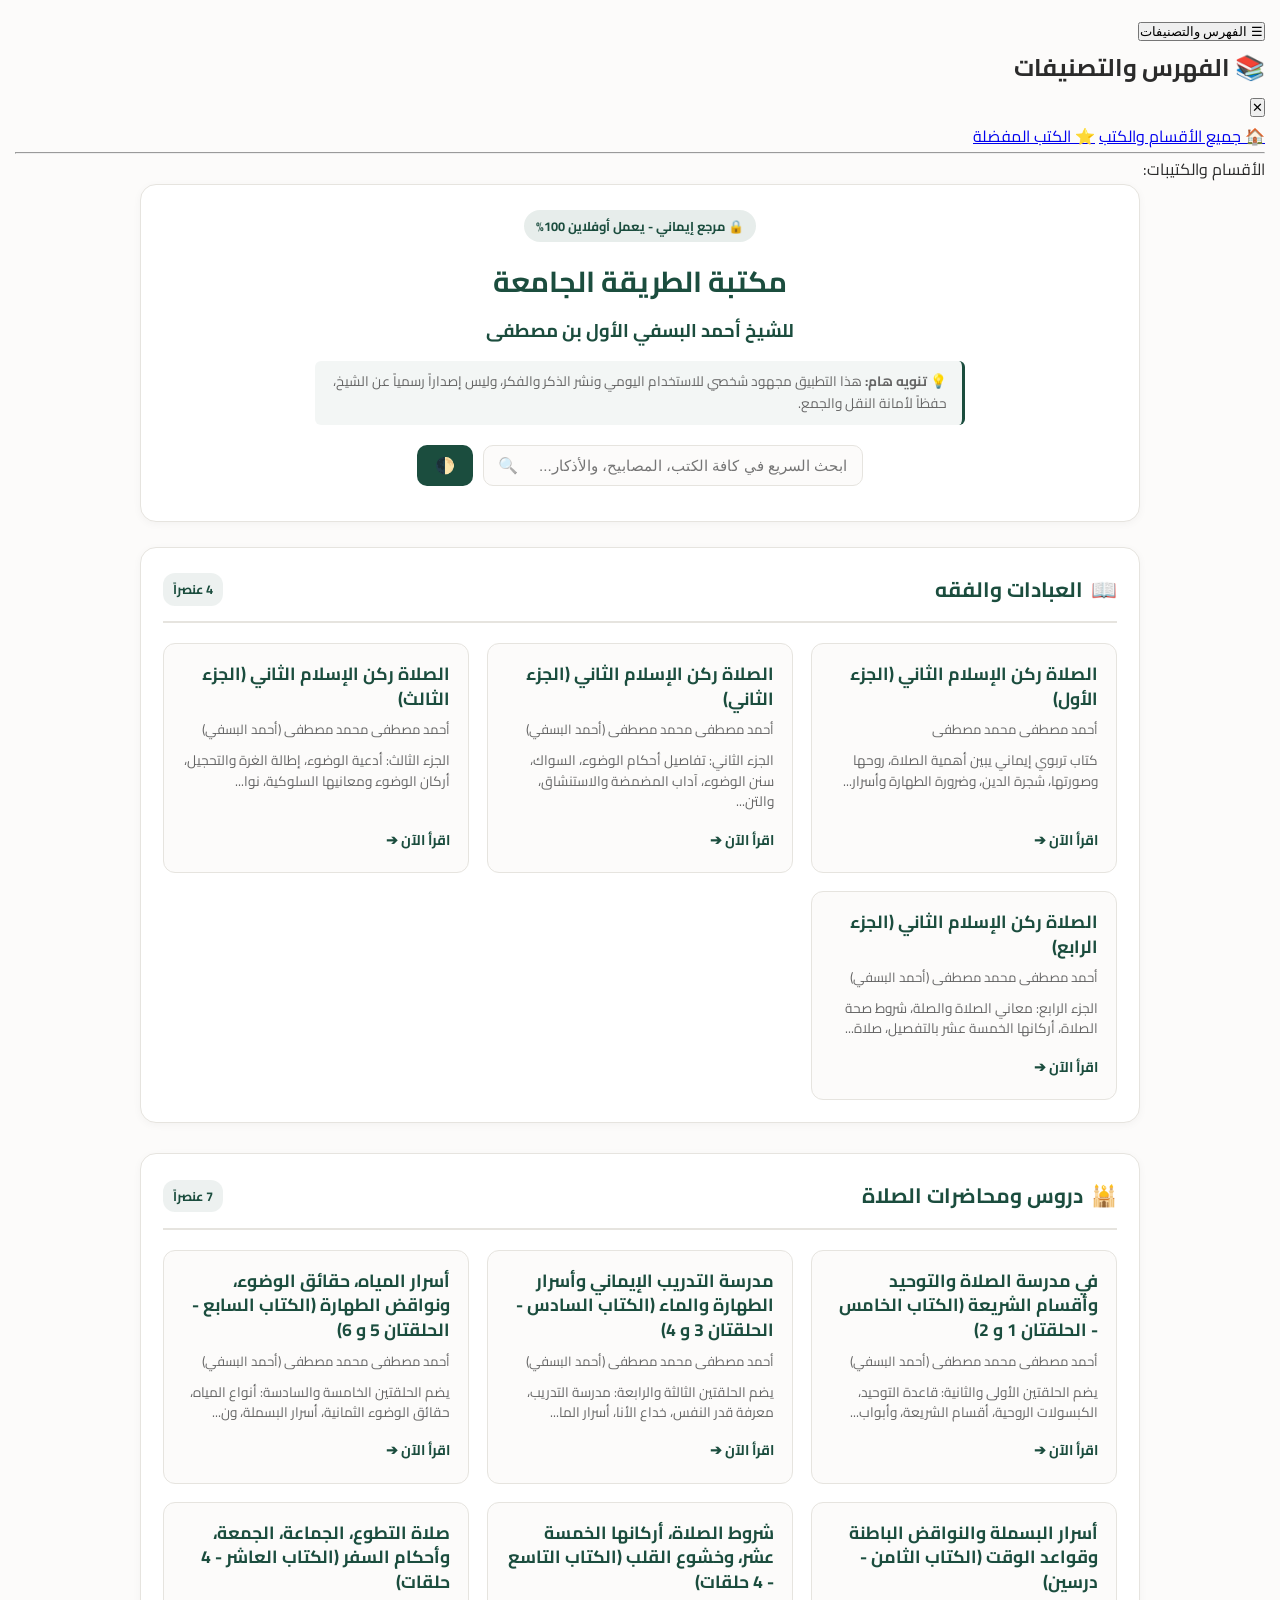
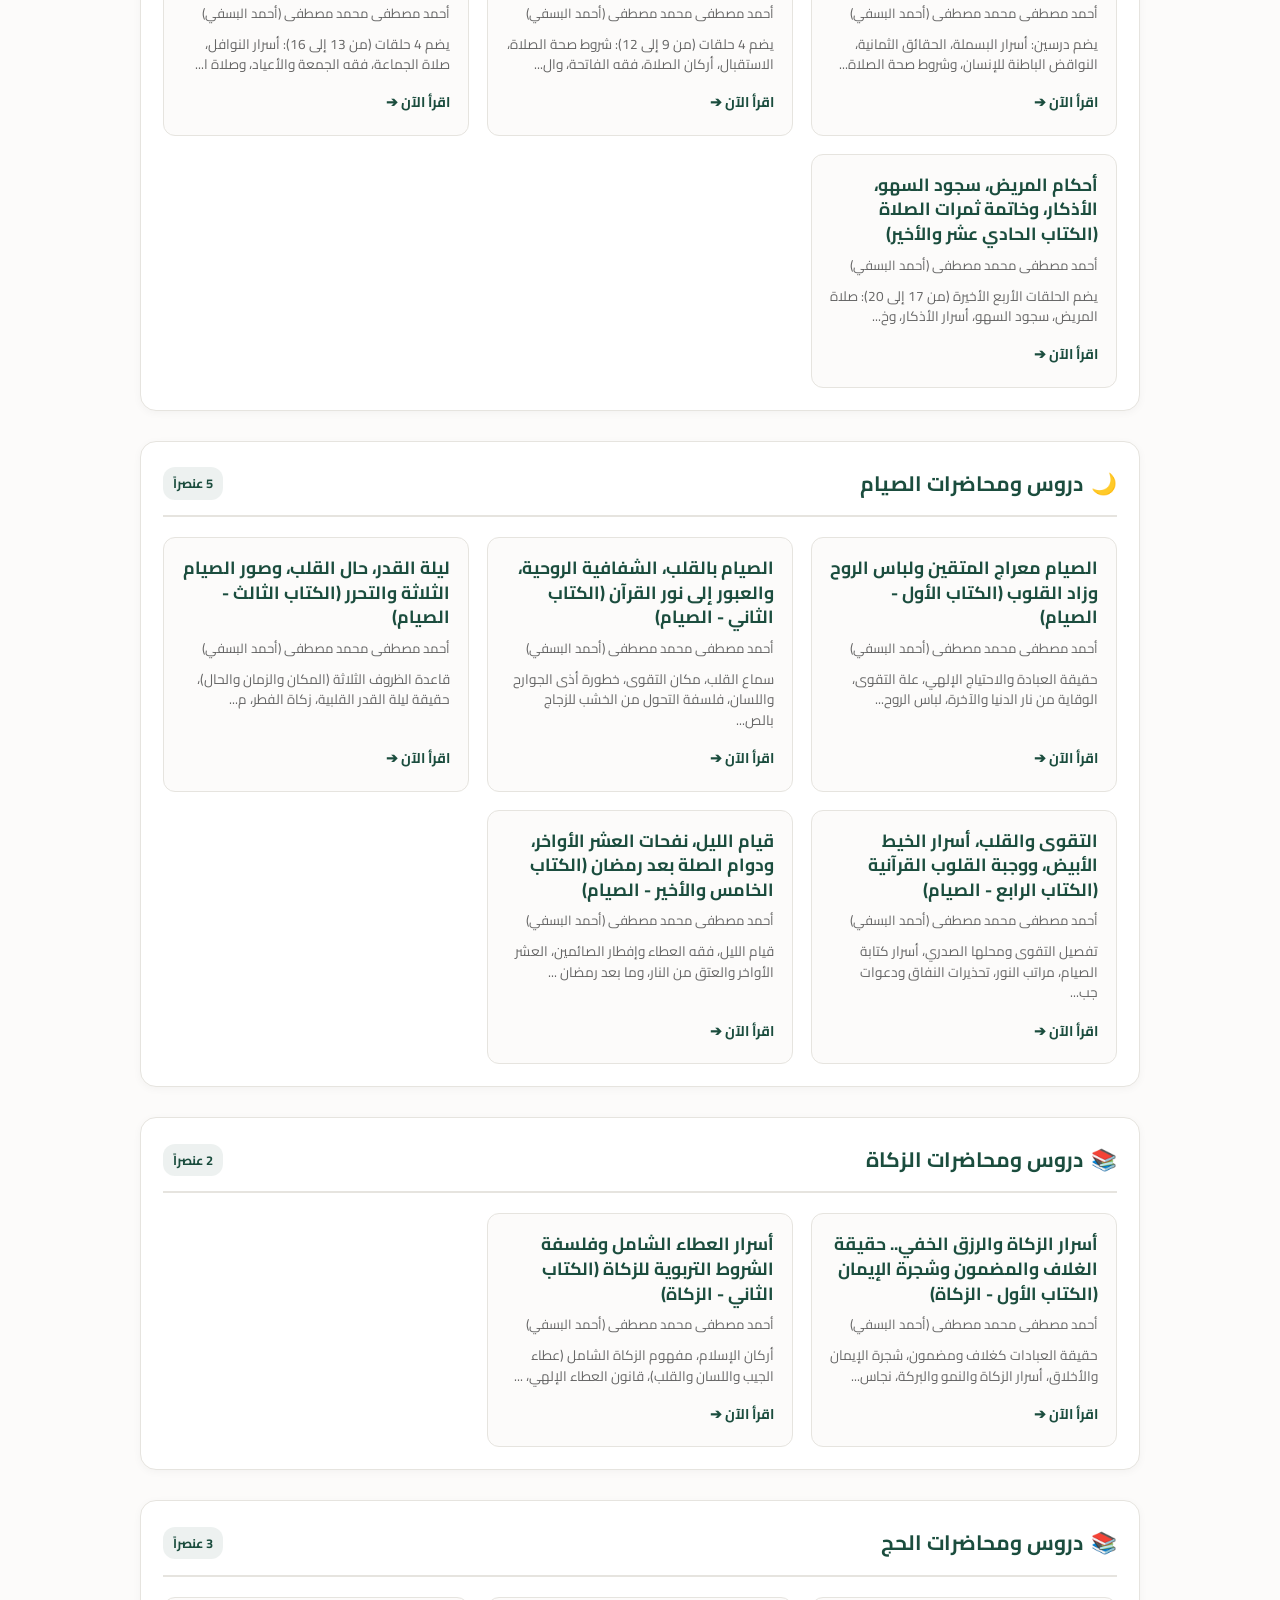
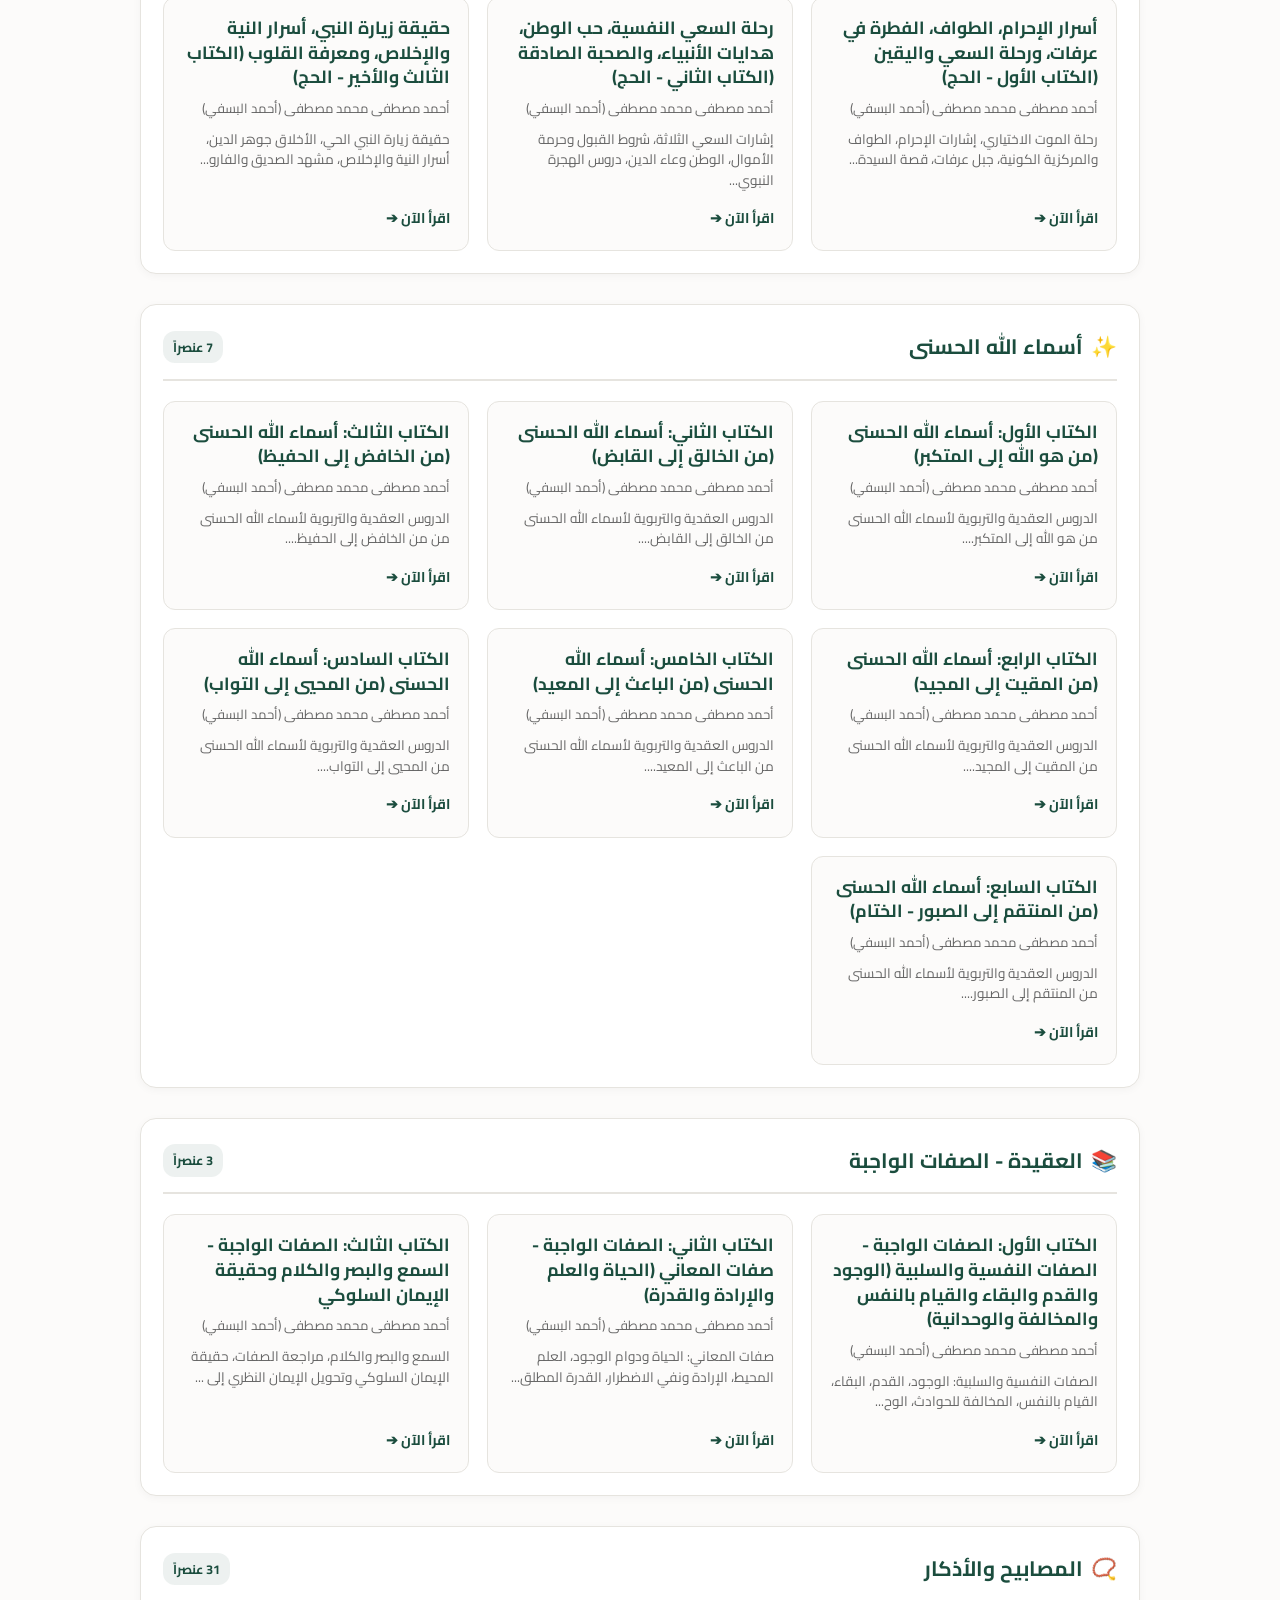
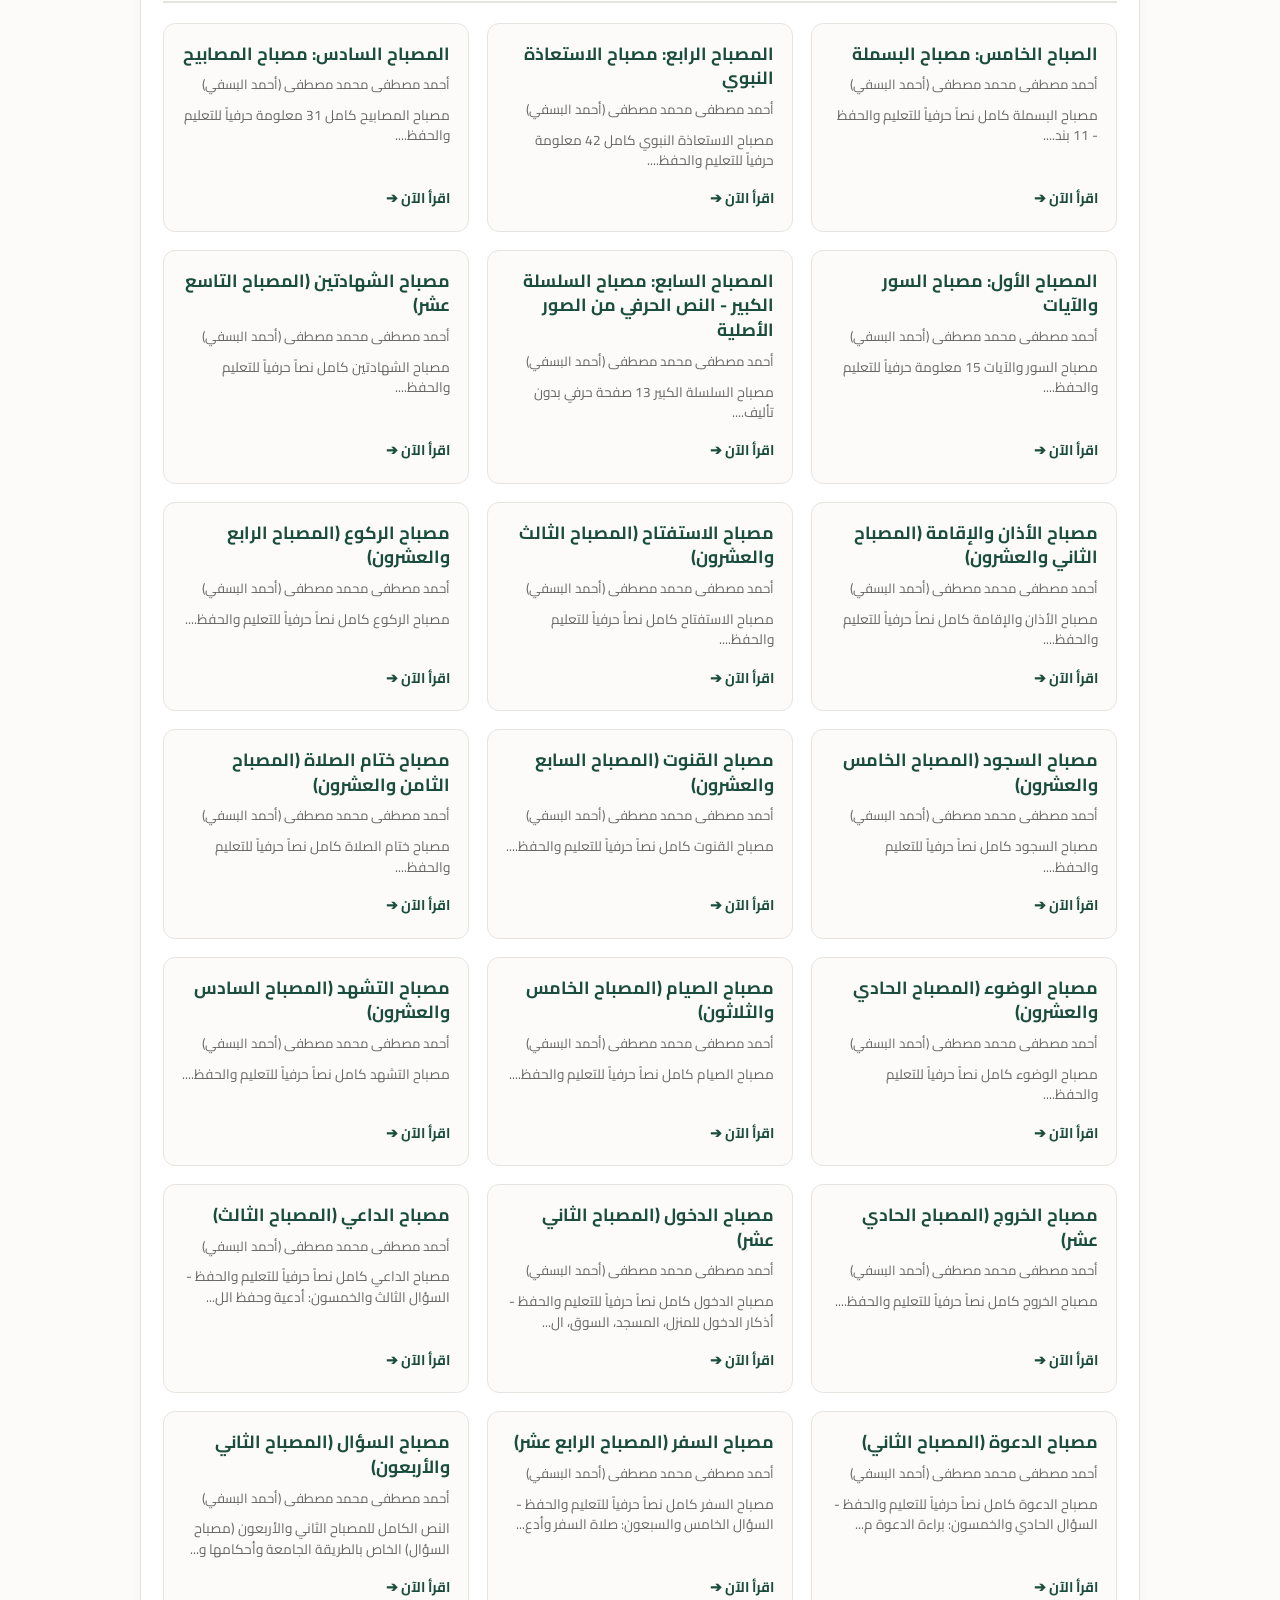
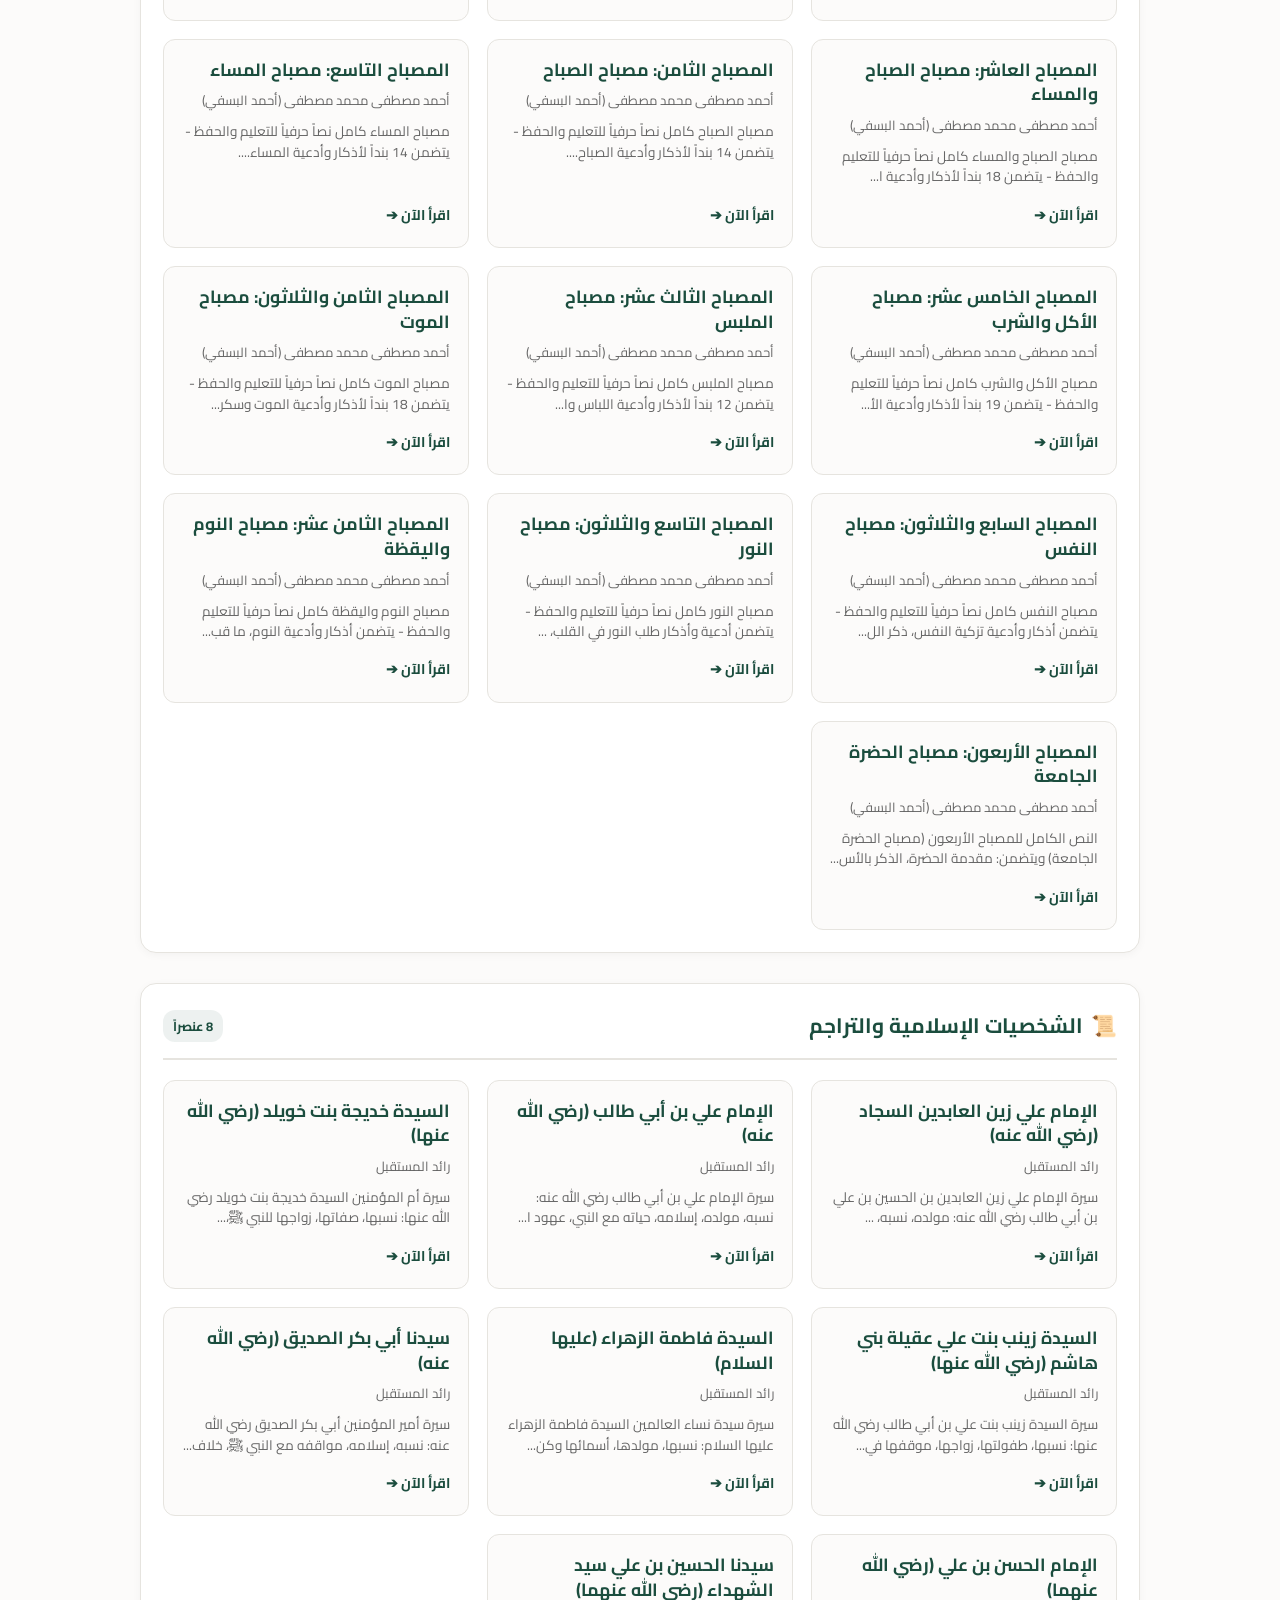
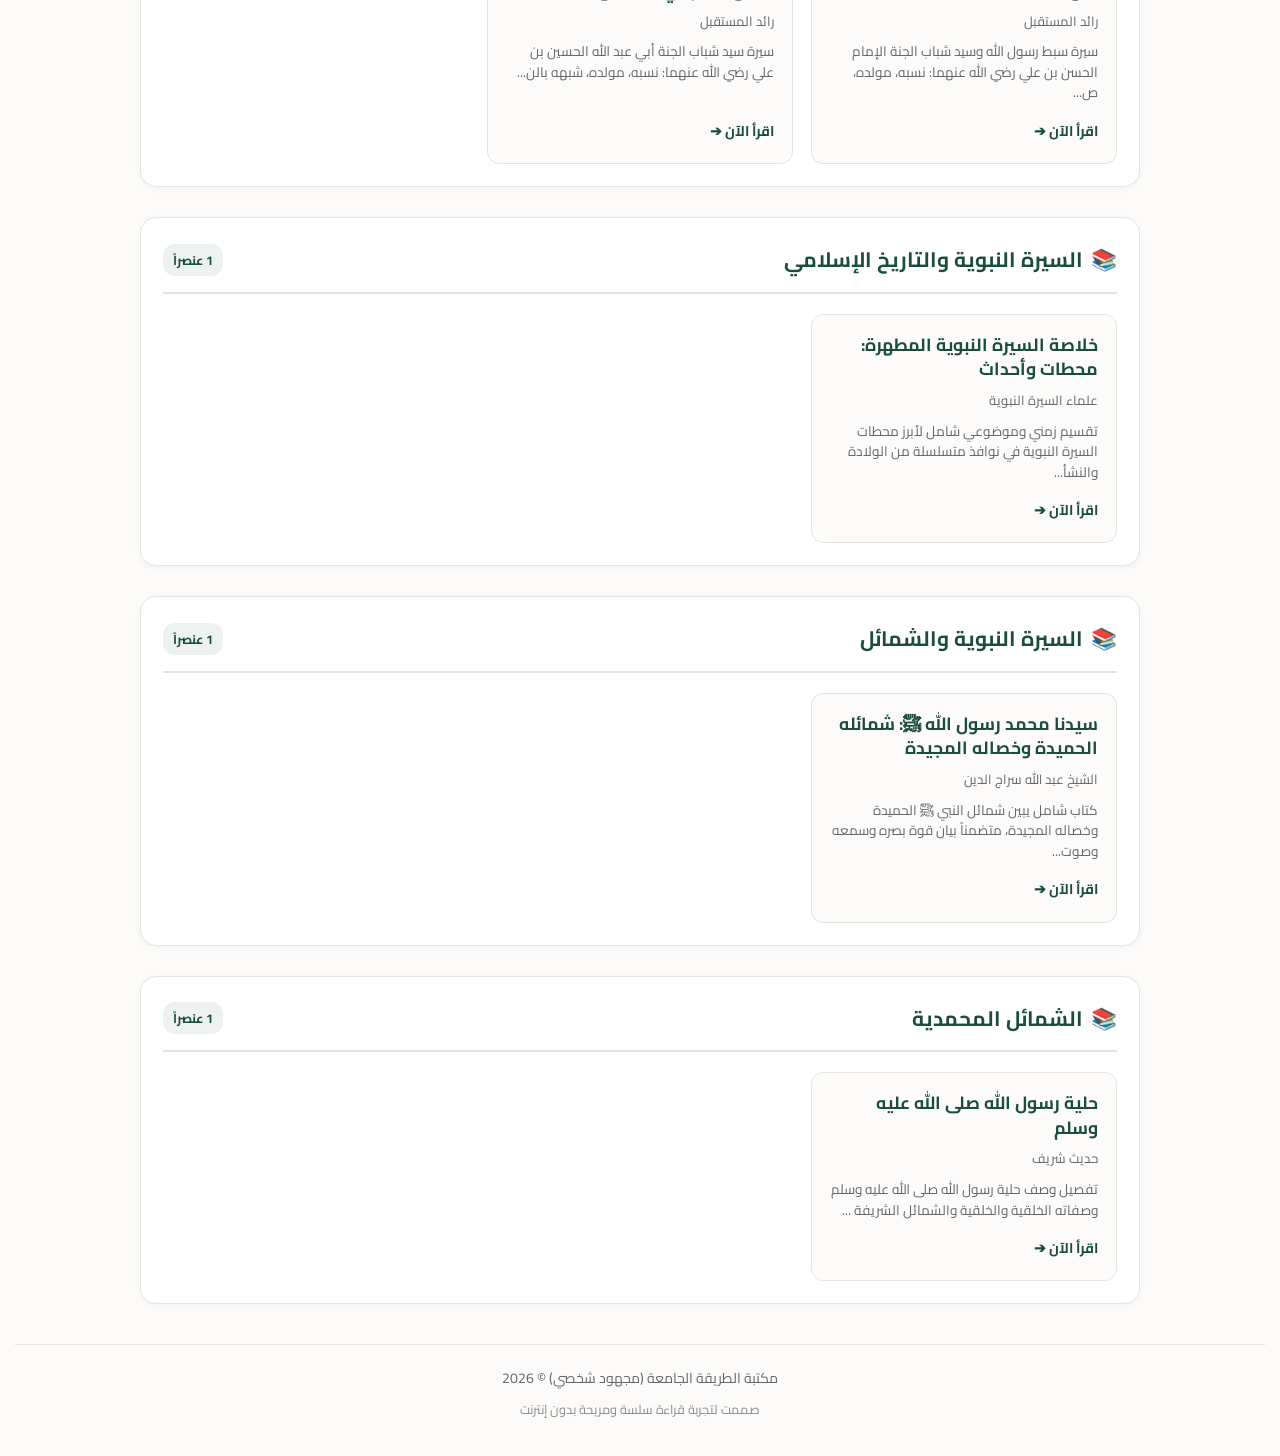
==== commit e53c7a96: "Update index.html" ====
--- a/index.html
+++ b/index.html
@@ -16,44 +16,71 @@
 </head>
 <body>
 
-    <header class="app-header">
-        <div class="header-content">
-            <span class="badge-offline">🔒 مرجع إيماني - يعمل أوفلاين 100%</span>
-            <h1>مكتبة الطريقة الجامعة</h1>
-            <p class="subtitle">للشيخ أحمد البسفي الأول بن مصطفى</p>
-            
-            <div class="disclaimer-box">
-                <p>💡 <b>تنويه هام:</b> هذا التطبيق مجهود شخصي للاستخدام اليومي ونشر الذكر والفكر، وليس إصداراً رسمياً عن الشيخ، حفظاً لأمانة النقل والجمع.</p>
+    <!-- زر فتح الفهرس الجانبي (للهواتف والأجهزة الصغيرة) -->
+    <button class="menu-toggle-btn" onclick="toggleSidebar()">☰ الفهرس والتصنيفات</button>
+
+    <div class="app-layout">
+        <!-- الفهرس الجانبي القابل للطي للتصنيفات والمفضلة -->
+        <aside class="sidebar" id="appSidebar">
+            <div class="sidebar-header">
+                <h2>📚 الفهرس والتصنيفات</h2>
+                <button class="close-sidebar" onclick="toggleSidebar()">✕</button>
             </div>
+            <nav class="sidebar-nav">
+                <a href="#" class="nav-item active" onclick="filterCategory('all', event)">🏠 جميع الأقسام والكتب</a>
+                <a href="#" class="nav-item" onclick="filterCategory('favorites', event)">⭐ الكتب المفضلة</a>
+                <hr>
+                <span class="nav-section-title">الأقسام والكتيبات:</span>
+                <div id="categoriesList">
+                    <!-- يتم تعبئة القائمة تلقائياً من الملفات -->
+                </div>
+            </nav>
+        </aside>
+
+        <!-- المحتوى الرئيسي للمكتبة -->
+        <div class="main-wrapper">
+            <header class="app-header">
+                <div class="header-content">
+                    <span class="badge-offline">🔒 مرجع إيماني - يعمل أوفلاين 100%</span>
+                    <h1>مكتبة الطريقة الجامعة</h1>
+                    <p class="subtitle">للشيخ أحمد البسفي الأول بن مصطفى</p>
+                    
+                    <div class="disclaimer-box">
+                        <p>💡 <b>تنويه هام:</b> هذا التطبيق مجهود شخصي للاستخدام اليومي ونشر الذكر والفكر، وليس إصداراً رسمياً عن الشيخ، حفظاً لأمانة النقل والجمع.</p>
+                    </div>
+                </div>
+
+                <div class="controls-container">
+                    <div class="search-box">
+                        <span class="search-icon">🔍</span>
+                        <input type="text" id="searchInput" placeholder="ابحث السريع في كافة الكتب، المصابيح، والأذكار..." autocomplete="off">
+                    </div>
+                    <button id="themeToggle" class="theme-btn" title="تغيير المظهر">🌓</button>
+                </div>
+            </header>
+
+            <main class="main-container">
+                <!-- كارت استكمال القراءة -->
+                <div id="continueReadingSection" class="continue-section" style="display: none;">
+                    <div class="continue-card">
+                        <div class="continue-info">
+                            <span class="continue-tag">🔖 متابعة القراءة</span>
+                            <h4 id="continueBookTitle">اسم الكتاب</h4>
+                        </div>
+                        <a id="continueBookBtn" href="#" class="continue-btn">استكمل الآن ➔</a>
+                    </div>
+                </div>
+
+                <!-- حاوية عرض الكتب والأقسام المفهرسة -->
+                <div id="sectionsContainer" class="sections-container"></div>
+            </main>
+
+            <footer class="app-footer">
+                <p>مكتبة الطريقة الجامعة (مجهود شخصي) &copy; 2026</p>
+                <p style="font-size: 0.8rem; margin-top: 5px; opacity: 0.75;">صممت لتجربة قراءة سلسة ومريحة بدون إنترنت</p>
+            </footer>
         </div>
-
-        <div class="controls-container">
-            <div class="search-box">
-                <span class="search-icon">🔍</span>
-                <input type="text" id="searchInput" placeholder="ابحث السريع في كافة الكتب، المصابيح، والأذكار..." autocomplete="off">
-            </div>
-            <button id="themeToggle" class="theme-btn" title="تغيير المظهر">🌓</button>
-        </div>
-    </header>
-
-    <main class="main-container">
-        <div id="continueReadingSection" class="continue-section" style="display: none;">
-            <div class="continue-card">
-                <div class="continue-info">
-                    <span class="continue-tag">🔖 متابعة القراءة</span>
-                    <h4 id="continueBookTitle">اسم الكتاب</h4>
-                </div>
-                <a id="continueBookBtn" href="#" class="continue-btn">استكمل الآن ➔</a>
-            </div>
-        </div>
-
-        <div id="sectionsContainer" class="sections-container"></div>
-    </main>
-
-    <footer class="app-footer">
-        <p>مكتبة الطريقة الجامعة (مجهود شخصي) &copy; 2026</p>
-        <p style="font-size: 0.8rem; margin-top: 5px; opacity: 0.75;">صممت لتجربة قراءة سلسة ومريحة بدون إنترنت</p>
-    </footer>
+    </div>
 
     <script src="js/app.js"></script>
 
--- a/css/style.css
+++ b/css/style.css
@@ -1,26 +1,27 @@
-@import url('https://fonts.googleapis.com/css2?family=Amiri:ital,wght@0,400;0,700;1,400&family=Cairo:wght@400;600;700;800&display=swap');
+/* css/style.css - التصميم الخبير المتكامل للموبايل والشاشات */
+
+@import url('https://fonts.googleapis.com/css2?family=Amiri:ital,wght@0,400;0,700;1,400&family=Cairo:wght@400;600;700&display=swap');
 
 :root {
-    --bg-color: #f8fafc;
+    --bg-color: #fcfbfa;
     --card-bg: #ffffff;
-    --text-main: #1e293b;
-    --text-secondary: #64748b;
-    --accent-color: #0f766e;
-    --accent-hover: #115e59;
-    --border-color: #e2e8f0;
-    --shadow: 0 4px 20px -2px rgba(15, 118, 110, 0.08);
-    --radius: 16px;
+    --text-main: #2b2b2b;
+    --text-secondary: #666666;
+    --accent-color: #1b4d3e;
+    --accent-hover: #12352a;
+    --border-color: #e6e4df;
+    --shadow: 0 2px 8px rgba(0, 0, 0, 0.04);
 }
 
 [data-theme="dark"] {
-    --bg-color: #0f172a;
-    --card-bg: #1e293b;
-    --text-main: #f1f5f9;
-    --text-secondary: #94a3b8;
-    --accent-color: #2dd4bf;
-    --accent-hover: #14b8a6;
-    --border-color: #334155;
-    --shadow: 0 4px 20px -2px rgba(0, 0, 0, 0.3);
+    --bg-color: #141817;
+    --card-bg: #1c2220;
+    --text-main: #e2dfdb;
+    --text-secondary: #a39e93;
+    --accent-color: #4db6ac;
+    --accent-hover: #26a69a;
+    --border-color: #2a3330;
+    --shadow: 0 2px 8px rgba(0, 0, 0, 0.2);
 }
 
 * {
@@ -33,103 +34,81 @@
     background-color: var(--bg-color);
     color: var(--text-main);
     font-family: 'Cairo', sans-serif;
-    line-height: 1.85;
+    line-height: 1.9;
     direction: rtl;
-    padding: 16px;
-}
-
-/* شريط التقدم الاحترافي */
-.progress-bar {
-    position: fixed;
-    top: 0;
-    right: 0;
-    height: 3px;
-    background: linear-gradient(90deg, var(--accent-color), #38bdf8);
-    width: 0%;
-    z-index: 9999;
-    transition: width 0.1s ease-out;
+    padding: 15px;
 }
 
 .app-header {
+    text-align: center;
+    margin-bottom: 25px;
+    padding: 25px 15px;
     background: var(--card-bg);
-    border: 1px solid var(--border-color);
-    border-radius: var(--radius);
-    padding: 24px;
-    max-width: 900px;
-    margin: 0 auto 24px auto;
+    border-radius: 16px;
     box-shadow: var(--shadow);
-}
-
-.header-top-bar {
-    display: flex;
-    justify-content: space-between;
-    align-items: center;
-    margin-bottom: 15px;
-}
-
-.brand-badge {
-    display: flex;
-    align-items: center;
-    gap: 8px;
-    background: rgba(15, 118, 110, 0.1);
-    color: var(--accent-color);
-    padding: 6px 14px;
+    border: 1px solid var(--border-color);
+    max-width: 1000px;
+    margin-left: auto;
+    margin-right: auto;
+}
+
+.badge-offline {
+    display: inline-block;
+    background: rgba(27, 77, 62, 0.1);
+    color: var(--accent-color);
+    padding: 4px 12px;
     border-radius: 20px;
-    font-size: 0.78rem;
-    font-weight: 700;
-}
-
-.pulse-dot {
-    width: 8px;
-    height: 8px;
-    background: var(--accent-color);
-    border-radius: 50%;
-    animation: pulse 2s infinite;
-}
-
-@keyframes pulse {
-    0% { transform: scale(0.95); box-shadow: 0 0 0 0 rgba(15, 118, 110, 0.7); }
-    70% { transform: scale(1); box-shadow: 0 0 0 6px rgba(15, 118, 110, 0); }
-    100% { transform: scale(0.95); box-shadow: 0 0 0 0 rgba(15, 118, 110, 0); }
-}
-
-.hero-title {
-    text-align: center;
+    font-size: 0.8rem;
+    font-weight: 700;
     margin-bottom: 12px;
 }
 
-.hero-title h1 {
-    font-size: 1.9rem;
-    color: var(--accent-color);
-    font-weight: 800;
-    letter-spacing: -0.5px;
+.app-header h1 {
+    color: var(--accent-color);
+    font-size: 1.8rem;
+    margin-bottom: 5px;
+    font-weight: 700;
 }
 
 .subtitle {
-    font-size: 1.05rem;
+    font-size: 1.15rem;
+    color: var(--accent-color);
+    font-weight: 700;
+    margin-bottom: 12px;
+}
+
+.disclaimer-box {
+    background: rgba(27, 77, 62, 0.05);
+    border-right: 3px solid var(--accent-color);
+    padding: 10px 15px;
+    border-radius: 6px;
+    max-width: 650px;
+    margin: 10px auto 15px auto;
+    font-size: 0.85rem;
     color: var(--text-secondary);
-    font-weight: 600;
-}
-
-.disclaimer-banner {
-    background: var(--bg-color);
-    border-right: 3px solid var(--accent-color);
-    padding: 10px 14px;
-    border-radius: 8px;
-    font-size: 0.82rem;
-    color: var(--text-secondary);
-    margin: 15px 0;
-}
-
-.search-wrapper {
+    line-height: 1.6;
+    text-align: right;
+}
+
+.controls-container {
+    display: flex;
+    justify-content: center;
+    align-items: center;
+    gap: 10px;
+    margin: 20px 0 10px 0;
+    flex-wrap: wrap;
+}
+
+.search-box {
     position: relative;
-    margin-top: 15px;
-}
-
-.search-wrapper input {
+    width: 380px;
+    max-width: 100%;
+}
+
+.search-box input {
     width: 100%;
-    padding: 12px 16px 12px 42px;
-    border-radius: 12px;
+    padding: 11px 15px 11px 40px;
+    border-radius: 10px;
     border: 1px solid var(--border-color);
     background: var(--bg-color);
     color: var(--text-main);
@@ -138,9 +117,9 @@
     transition: all 0.2s;
 }
 
-.search-wrapper input:focus {
+.search-box input:focus {
     border-color: var(--accent-color);
-    box-shadow: 0 0 0 3px rgba(15, 118, 110, 0.15);
+    box-shadow: 0 0 0 3px rgba(27, 77, 62, 0.1);
 }
 
 .search-icon {
@@ -151,103 +130,77 @@
     opacity: 0.5;
 }
 
-.theme-btn {
-    background: var(--bg-color);
-    border: 1px solid var(--border-color);
-    color: var(--text-main);
-    padding: 8px 12px;
+button.theme-btn {
+    padding: 11px 18px;
+    border: none;
+    background: var(--accent-color);
+    color: white;
     border-radius: 10px;
     cursor: pointer;
     font-size: 1rem;
+    font-weight: 600;
 }
 
 .main-container {
-    max-width: 900px;
+    max-width: 1000px;
     margin: 0 auto;
 }
 
-.segmented-control {
-    display: flex;
-    background: var(--card-bg);
-    border: 1px solid var(--border-color);
-    padding: 4px;
-    border-radius: 14px;
-    margin-bottom: 24px;
-    box-shadow: var(--shadow);
-}
-
-.segment-btn {
-    flex: 1;
-    background: transparent;
-    border: none;
-    color: var(--text-secondary);
-    padding: 10px;
-    border-radius: 10px;
-    font-family: 'Cairo', sans-serif;
-    font-weight: 700;
-    font-size: 0.9rem;
-    cursor: pointer;
-    transition: all 0.2s;
-}
-
-.segment-btn.active {
+.continue-section {
+    margin-bottom: 25px;
+}
+
+.continue-card {
     background: var(--accent-color);
     color: white;
-    box-shadow: 0 2px 10px rgba(15, 118, 110, 0.2);
-}
-
-.continue-pill-card {
-    background: linear-gradient(135deg, var(--accent-color), var(--accent-hover));
-    color: white;
-    border-radius: var(--radius);
-    padding: 18px 24px;
+    border-radius: 14px;
+    padding: 18px 22px;
     display: flex;
     justify-content: space-between;
     align-items: center;
-    margin-bottom: 24px;
-    box-shadow: var(--shadow);
-}
-
-.pill-tag {
-    font-size: 0.75rem;
-    text-transform: uppercase;
-    letter-spacing: 1px;
+    box-shadow: 0 4px 12px rgba(27, 77, 62, 0.25);
+    flex-wrap: wrap;
+    gap: 12px;
+}
+
+.continue-tag {
+    font-size: 0.8rem;
     opacity: 0.9;
     display: block;
     margin-bottom: 4px;
 }
 
-.continue-pill-card h4 {
-    font-size: 1.15rem;
-    font-weight: 700;
-}
-
-.pill-action-btn {
+.continue-card h4 {
+    font-size: 1.1rem;
+    font-weight: 700;
+}
+
+.continue-btn {
     background: white;
     color: var(--accent-color);
     text-decoration: none;
-    padding: 8px 18px;
-    border-radius: 10px;
-    font-weight: 700;
-    font-size: 0.88rem;
+    padding: 8px 16px;
+    border-radius: 8px;
+    font-weight: 700;
+    font-size: 0.9rem;
     transition: transform 0.2s;
 }
 
-.pill-action-btn:hover {
-    transform: scale(1.04);
+.continue-btn:hover {
+    transform: scale(1.03);
 }
 
 .sections-container {
     display: flex;
     flex-direction: column;
-    gap: 24px;
+    gap: 30px;
 }
 
 .category-group {
     background: var(--card-bg);
     border: 1px solid var(--border-color);
-    border-radius: var(--radius);
-    padding: 20px;
+    border-radius: 16px;
+    padding: 22px;
     box-shadow: var(--shadow);
 }
 
@@ -255,75 +208,64 @@
     display: flex;
     justify-content: space-between;
     align-items: center;
-    border-bottom: 1px solid var(--border-color);
+    border-bottom: 2px solid var(--border-color);
     padding-bottom: 12px;
-    margin-bottom: 18px;
+    margin-bottom: 20px;
 }
 
 .category-header h2 {
-    font-size: 1.25rem;
-    color: var(--accent-color);
-    font-weight: 800;
-}
-
-.count-pill {
-    background: rgba(15, 118, 110, 0.1);
-    color: var(--accent-color);
-    font-size: 0.78rem;
-    padding: 3px 10px;
+    font-size: 1.3rem;
+    color: var(--accent-color);
+    display: flex;
+    align-items: center;
+    gap: 8px;
+    font-weight: 700;
+}
+
+.count-badge {
+    background: rgba(27, 77, 62, 0.08);
+    color: var(--accent-color);
+    font-size: 0.8rem;
+    padding: 4px 10px;
     border-radius: 12px;
     font-weight: bold;
 }
 
 .books-grid {
     display: grid;
-    grid-template-columns: repeat(auto-fill, minmax(260px, 1fr));
-    gap: 16px;
+    grid-template-columns: repeat(auto-fill, minmax(270px, 1fr));
+    gap: 18px;
 }
 
 .book-card {
     background: var(--bg-color);
     border: 1px solid var(--border-color);
     border-radius: 12px;
-    padding: 16px;
+    padding: 18px;
+    text-decoration: none;
+    color: inherit;
     display: flex;
     flex-direction: column;
     justify-content: space-between;
-    transition: transform 0.2s, border-color 0.2s;
+    transition: transform 0.15s ease, box-shadow 0.15s ease;
 }
 
 .book-card:hover {
-    transform: translateY(-2px);
+    transform: translateY(-3px);
     border-color: var(--accent-color);
-}
-
-.card-top {
-    display: flex;
-    justify-content: space-between;
-    align-items: flex-start;
-}
-
-.fav-interactive-btn {
-    background: none;
-    border: none;
-    cursor: pointer;
-    font-size: 1.25rem;
-    transition: transform 0.2s;
-}
-
-.fav-interactive-btn:active {
-    transform: scale(1.3);
+    box-shadow: 0 6px 15px rgba(0, 0, 0, 0.05);
 }
 
 .book-card h3 {
-    color: var(--text-main);
+    color: var(--accent-color);
     font-size: 1.1rem;
-    margin-bottom: 4px;
-    font-weight: 700;
+    margin-bottom: 6px;
+    font-weight: 700;
+    line-height: 1.4;
 }
 
 .book-author {
-    font-size: 0.78rem;
+    font-size: 0.82rem;
     color: var(--text-secondary);
     margin-bottom: 8px;
 }
@@ -335,64 +277,46 @@
     margin-bottom: 12px;
 }
 
-.read-link {
+.read-action {
     color: var(--accent-color);
     font-weight: 700;
     font-size: 0.88rem;
-    text-decoration: none;
-    display: inline-flex;
-    align-items: center;
-    gap: 4px;
-}
-
-.reader-card {
+}
+
+.reader-container {
     background: var(--card-bg);
-    border: 1px solid var(--border-color);
-    border-radius: var(--radius);
-    padding: 30px 24px;
+    padding: 35px 25px;
+    border-radius: 16px;
     box-shadow: var(--shadow);
-}
-
-.reader-topbar {
+    border: 1px solid var(--border-color);
+}
+
+.reader-header {
     display: flex;
     justify-content: space-between;
     align-items: center;
+    margin-bottom: 30px;
     border-bottom: 1px solid var(--border-color);
-    padding-bottom: 16px;
-    margin-bottom: 24px;
+    padding-bottom: 15px;
     flex-wrap: wrap;
     gap: 12px;
 }
 
-.reader-topbar h2 {
-    font-size: 1.35rem;
-    color: var(--accent-color);
-    font-weight: 800;
-}
-
-.reader-controls-group {
-    display: flex;
-    gap: 10px;
-}
-
-.action-chip {
+.back-link {
+    text-decoration: none;
+    color: var(--accent-color);
+    font-weight: 700;
+    font-size: 0.9rem;
     background: var(--bg-color);
-    border: 1px solid var(--border-color);
-    color: var(--text-main);
     padding: 7px 14px;
-    border-radius: 10px;
-    font-family: 'Cairo', sans-serif;
-    font-size: 0.85rem;
-    font-weight: bold;
-    cursor: pointer;
-    text-decoration: none;
-    transition: all 0.2s;
-}
-
-.action-chip.is-fav {
-    background: #f59e0b;
-    color: #fff;
-    border-color: #f59e0b;
+    border-radius: 8px;
+    border: 1px solid var(--border-color);
+}
+
+.reader-header h2 {
+    font-size: 1.4rem;
+    font-weight: 700;
+    color: var(--accent-color);
 }
 
 .book-content {
@@ -406,7 +330,7 @@
 .book-content h3 {
     font-family: 'Cairo', sans-serif;
     color: var(--accent-color);
-    font-size: 1.3rem;
+    font-size: 1.35rem;
     margin-top: 35px;
     margin-bottom: 12px;
     font-weight: 700;
@@ -423,25 +347,36 @@
     background: var(--bg-color);
     border: 1px solid var(--border-color);
     padding: 12px 18px;
-    border-radius: 10px;
-    margin: 20px 0;
+    border-radius: 8px;
+    margin: 18px 0;
     font-weight: bold;
     color: var(--accent-color);
     font-family: 'Cairo', sans-serif;
     text-align: center;
-    font-size: 1.05rem;
+    font-size: 1.1rem;
 }
 
 .app-footer {
     text-align: center;
-    margin-top: 30px;
+    margin-top: 40px;
+    padding: 20px;
     color: var(--text-secondary);
-    font-size: 0.85rem;
+    border-top: 1px solid var(--border-color);
+    font-size: 0.88rem;
 }
 
 @media (max-width: 600px) {
-    body { padding: 8px; }
-    .app-header { padding: 16px; }
-    .reader-card { padding: 20px 14px; }
-    .book-content { font-size: 1.15rem; line-height: 2.1; }
-}
+    body {
+        padding: 8px;
+    }
+    .reader-container {
+        padding: 20px 15px;
+    }
+    .book-content {
+        font-size: 1.15rem;
+        line-height: 2.1;
+    }
+    .app-header h1 {
+        font-size: 1.5rem;
+    }
+}
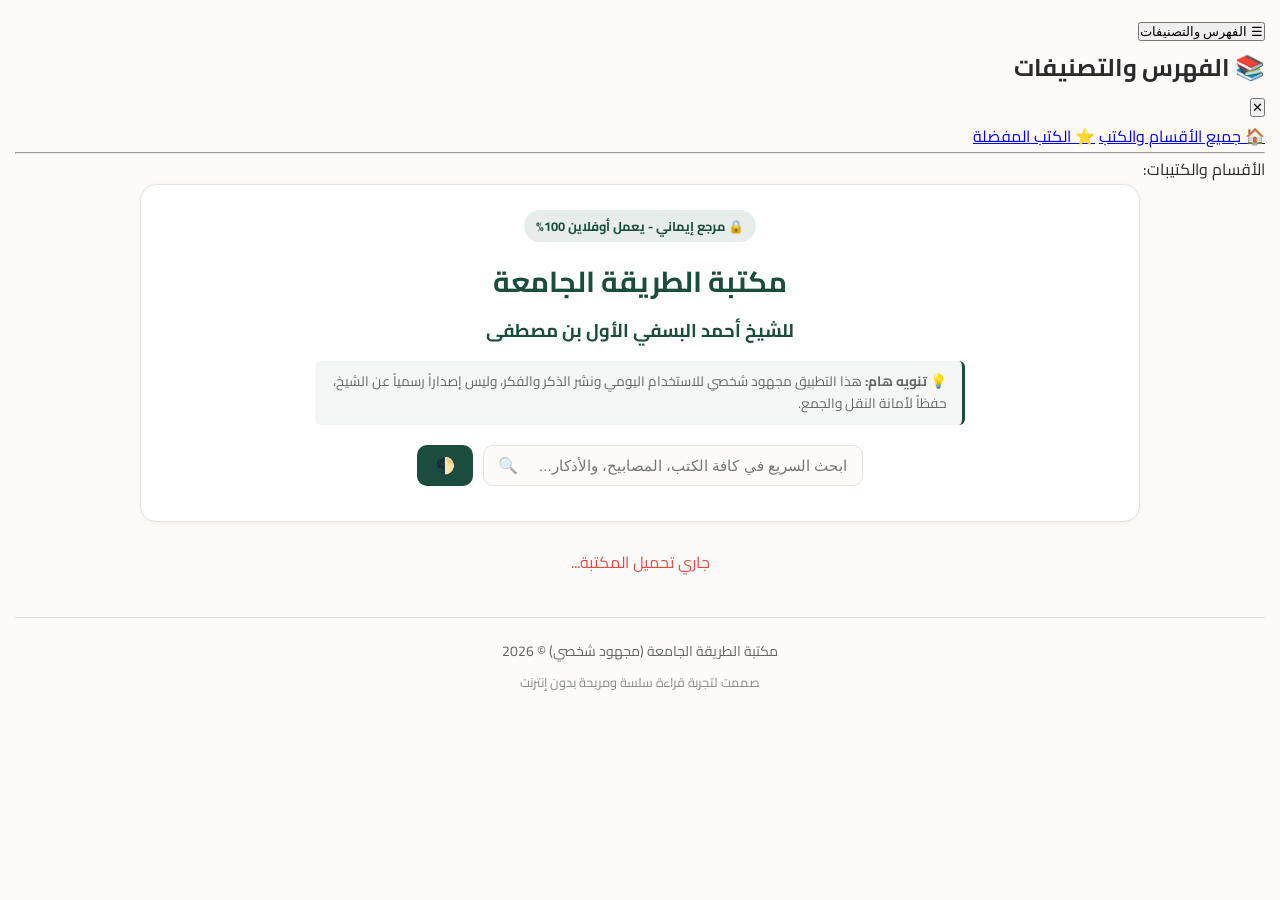
==== commit 96e20b10: "Update index.html" ====
--- a/index.html
+++ b/index.html
@@ -16,11 +16,11 @@
 </head>
 <body>
 
-    <!-- زر فتح الفهرس الجانبي (للهواتف والأجهزة الصغيرة) -->
+    <!-- زر إظهار الفهرس الجانبي للشاشات الصغيرة -->
     <button class="menu-toggle-btn" onclick="toggleSidebar()">☰ الفهرس والتصنيفات</button>
 
     <div class="app-layout">
-        <!-- الفهرس الجانبي القابل للطي للتصنيفات والمفضلة -->
+        <!-- الفهرس الجانبي (Sidebar) -->
         <aside class="sidebar" id="appSidebar">
             <div class="sidebar-header">
                 <h2>📚 الفهرس والتصنيفات</h2>
@@ -32,7 +32,7 @@
                 <hr>
                 <span class="nav-section-title">الأقسام والكتيبات:</span>
                 <div id="categoriesList">
-                    <!-- يتم تعبئة القائمة تلقائياً من الملفات -->
+                    <!-- تعبئة الأقسام تلقائياً -->
                 </div>
             </nav>
         </aside>
@@ -60,7 +60,7 @@
             </header>
 
             <main class="main-container">
-                <!-- كارت استكمال القراءة -->
+                <!-- استكمال القراءة -->
                 <div id="continueReadingSection" class="continue-section" style="display: none;">
                     <div class="continue-card">
                         <div class="continue-info">
@@ -71,7 +71,7 @@
                     </div>
                 </div>
 
-                <!-- حاوية عرض الكتب والأقسام المفهرسة -->
+                <!-- شبكة عرض الكتب -->
                 <div id="sectionsContainer" class="sections-container"></div>
             </main>
 
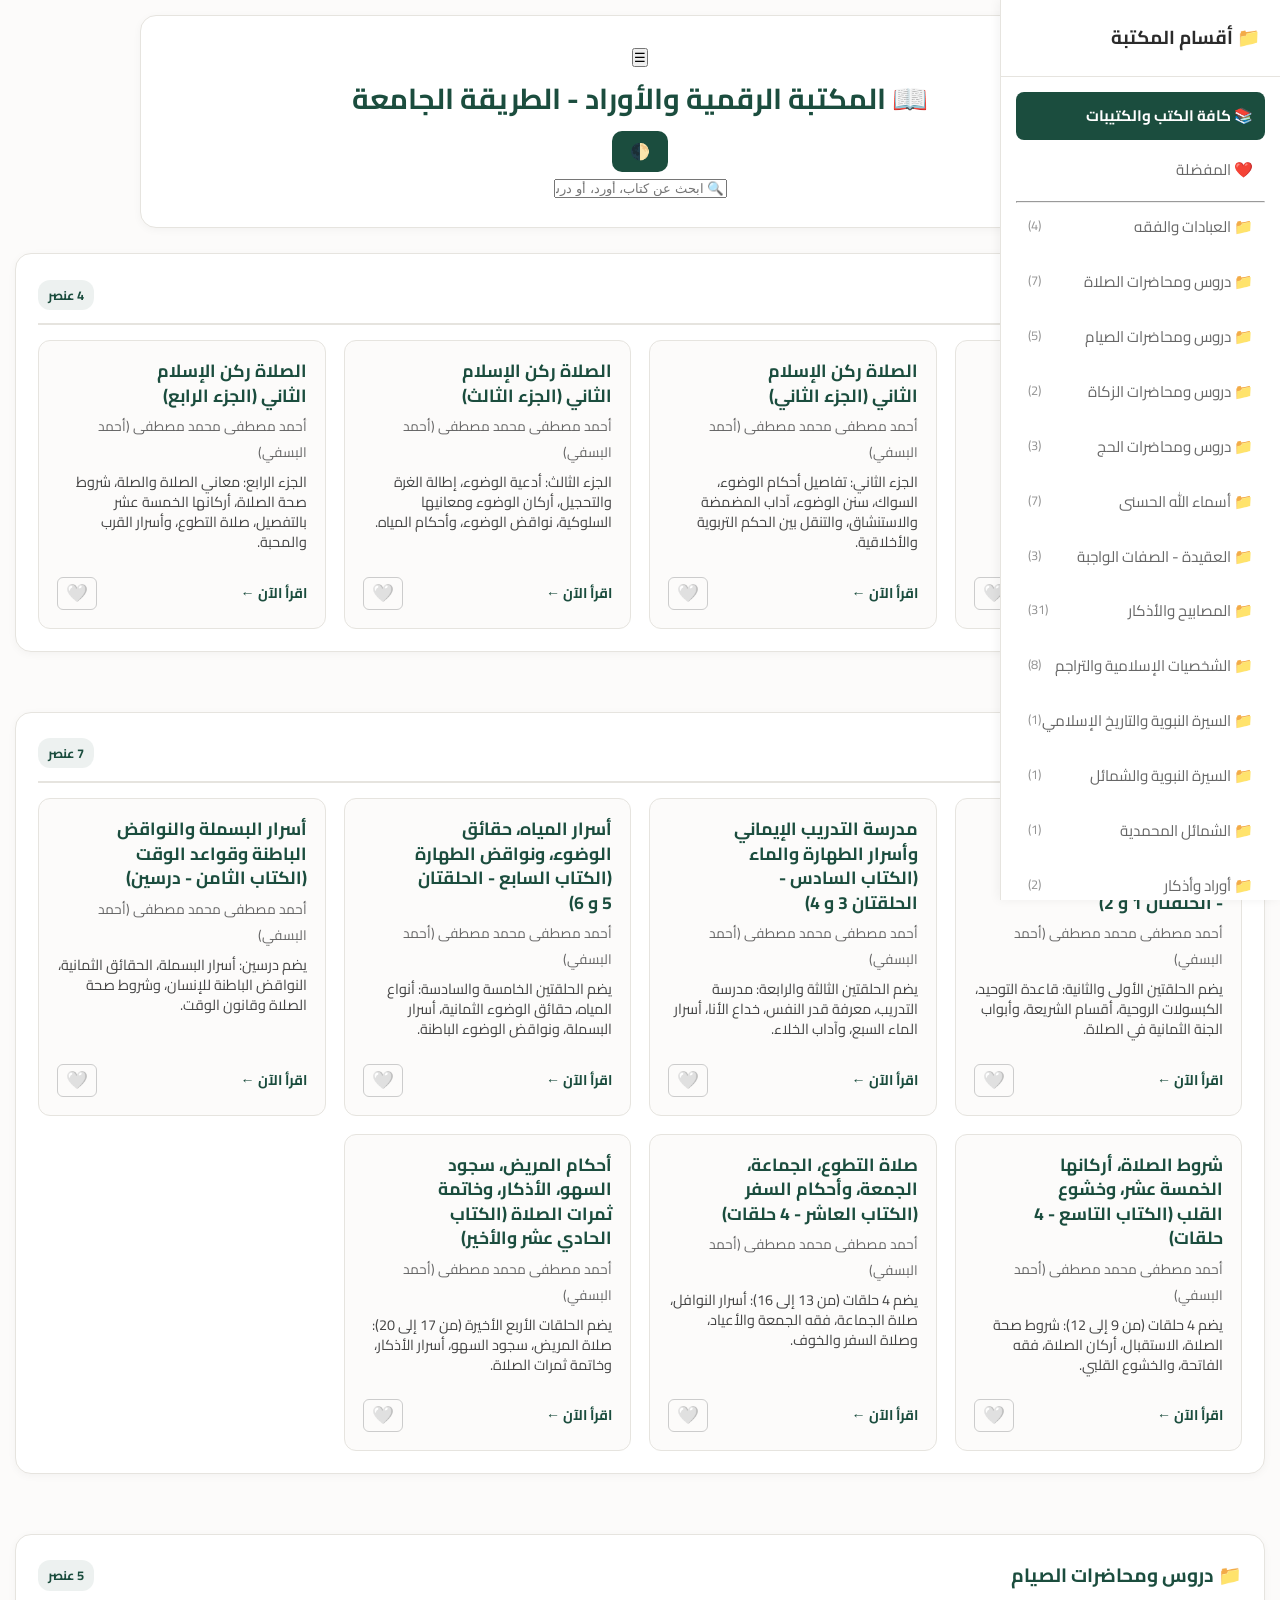
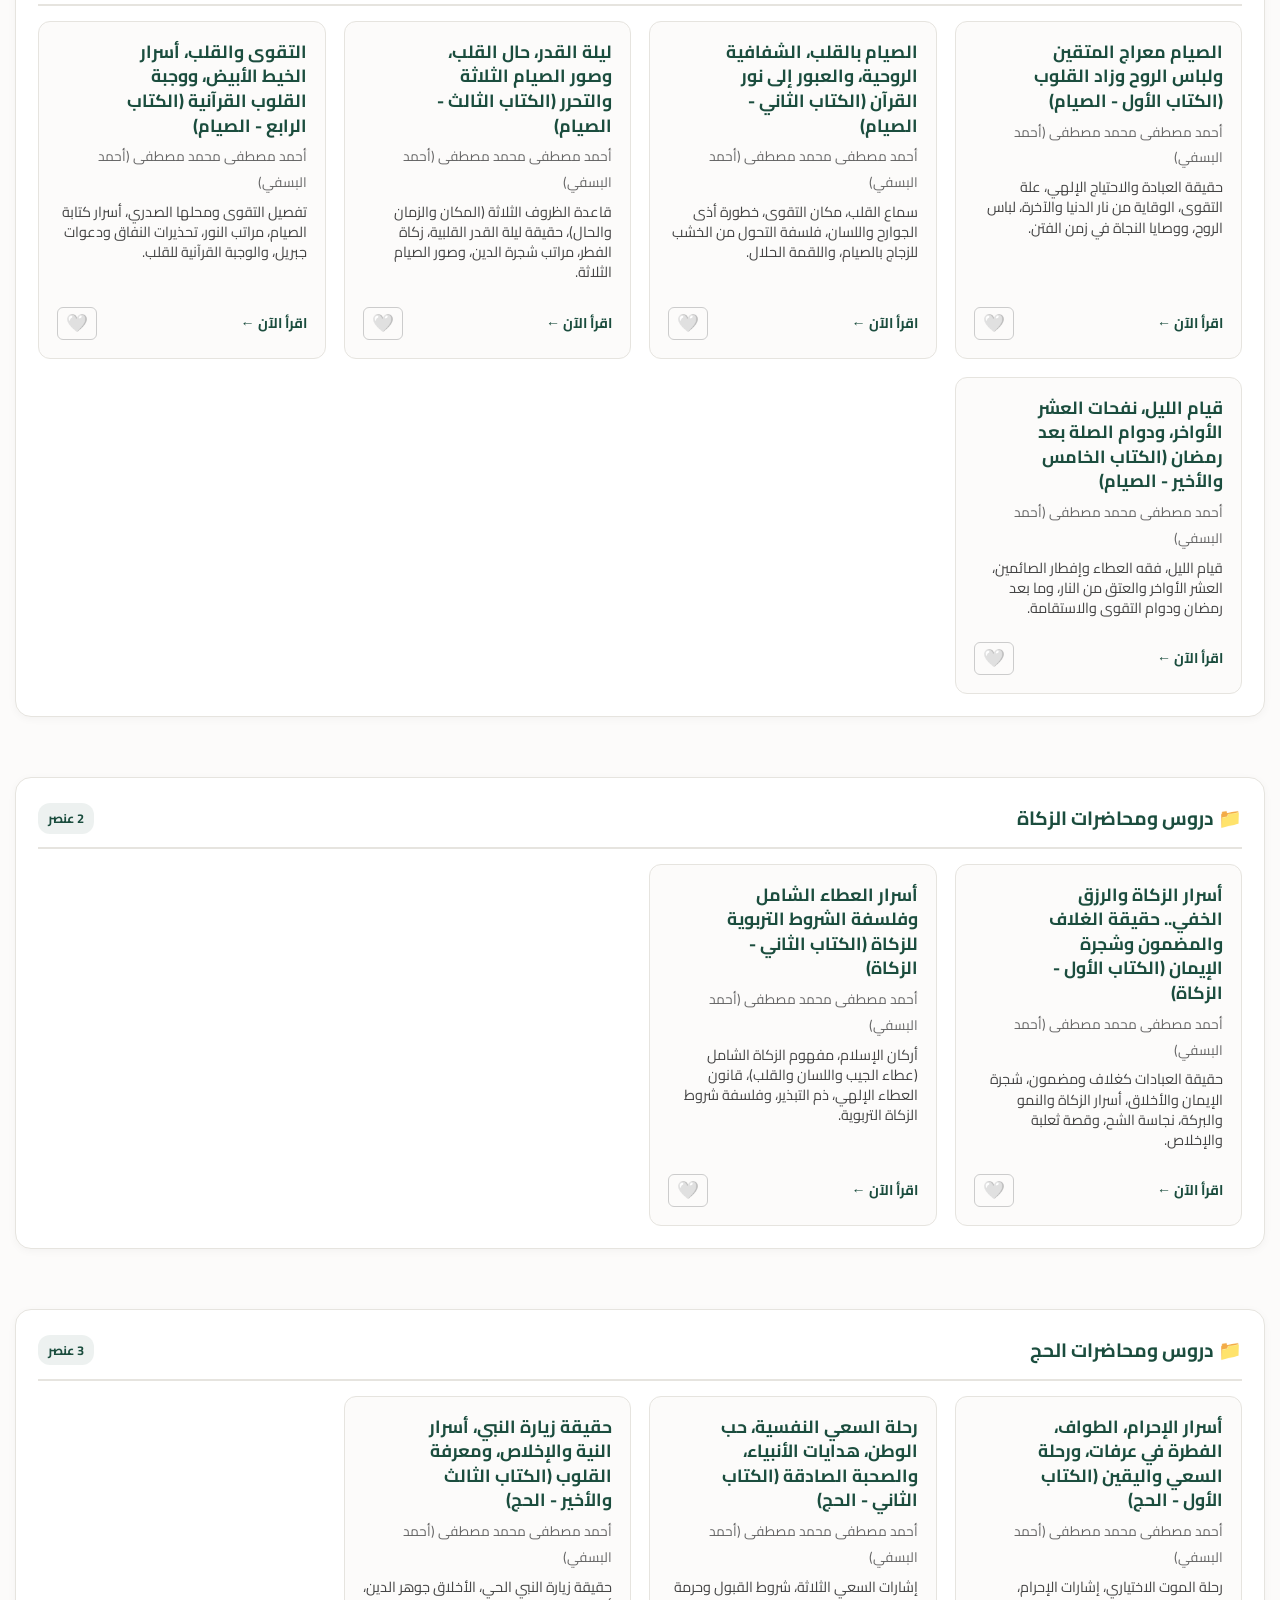
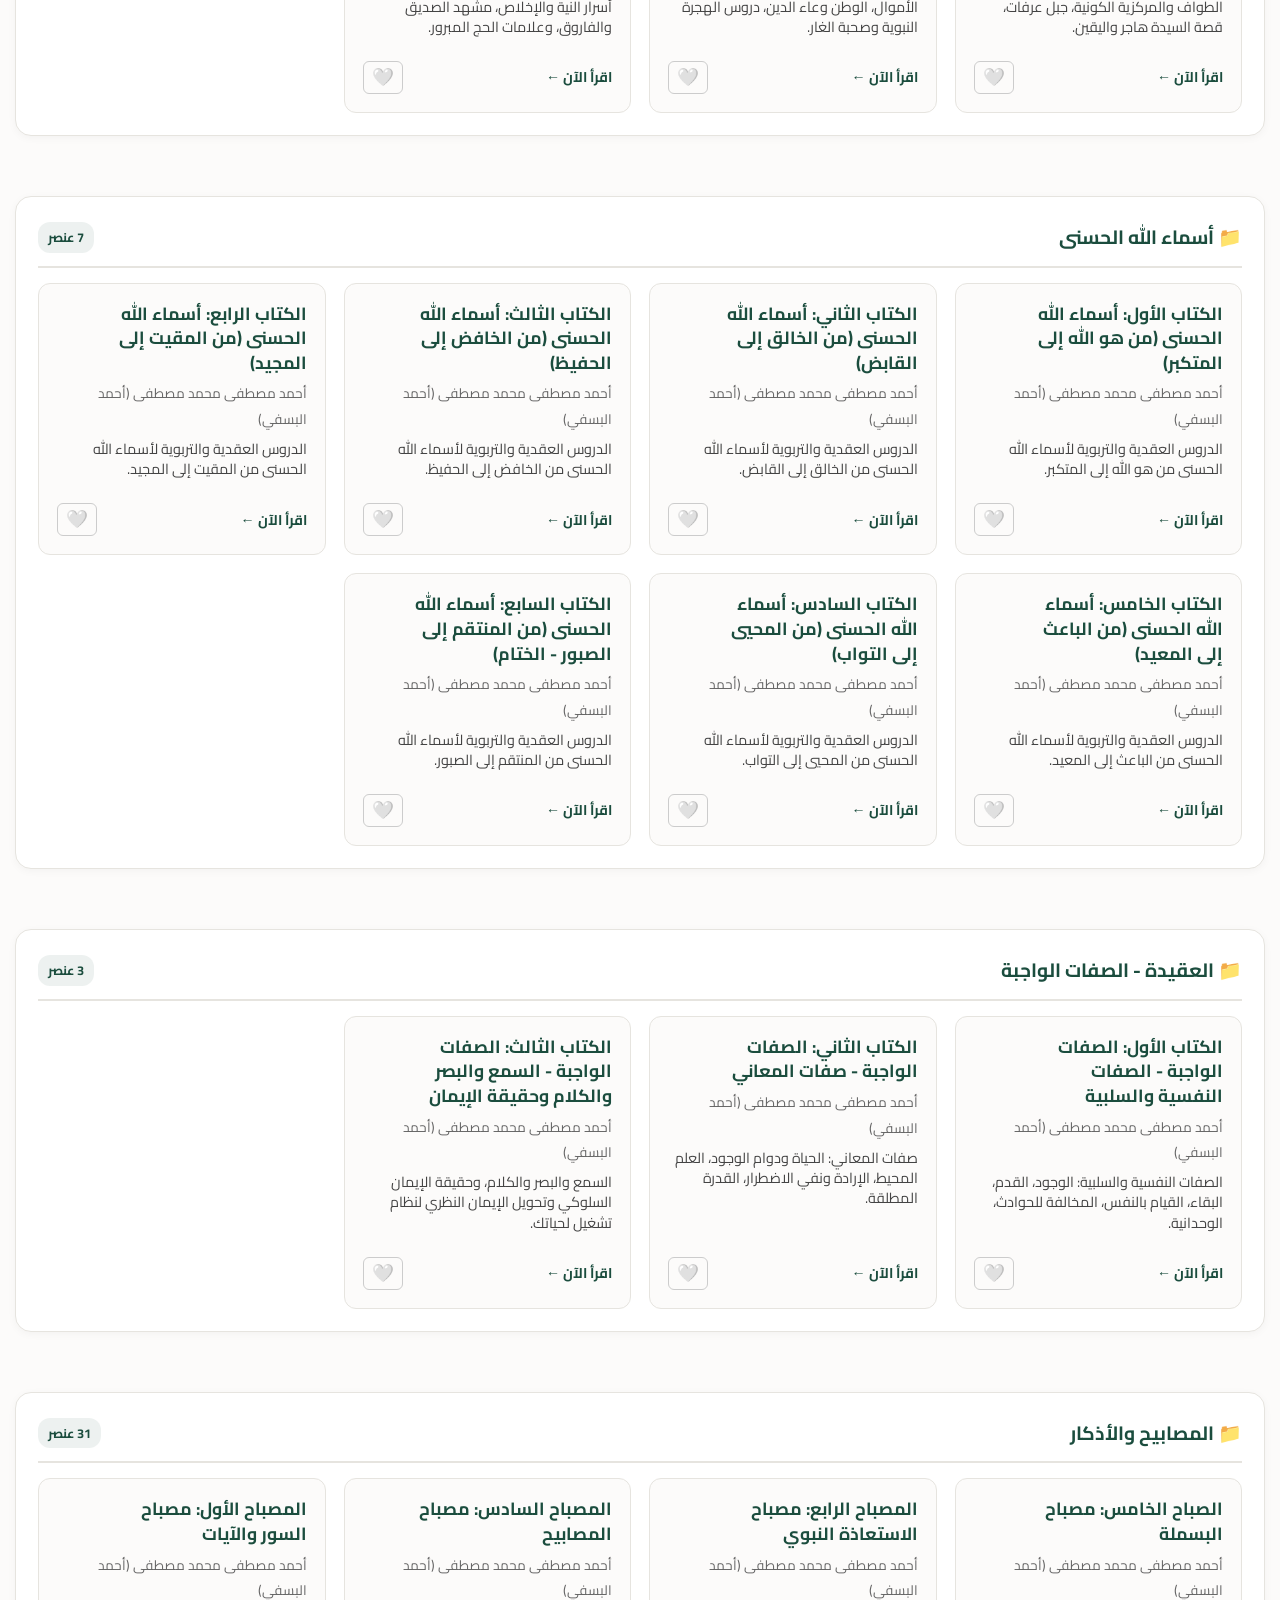
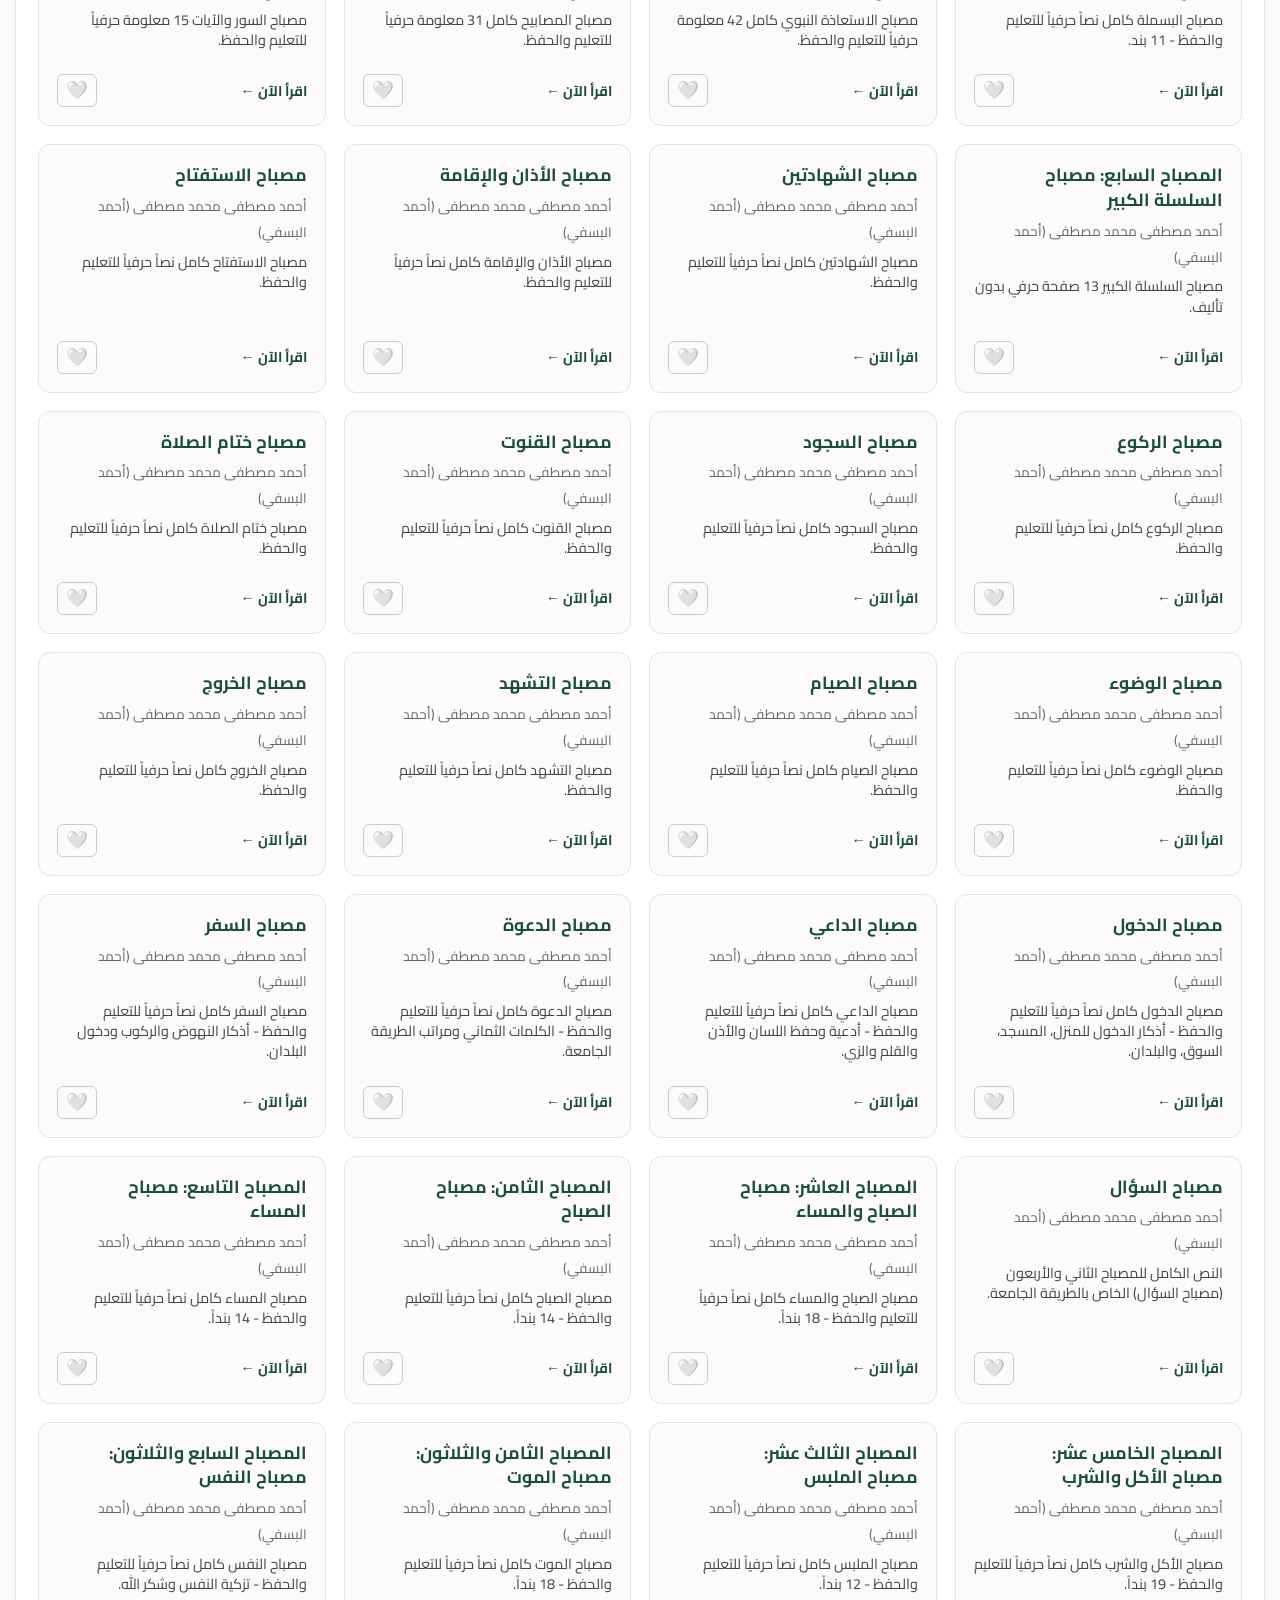
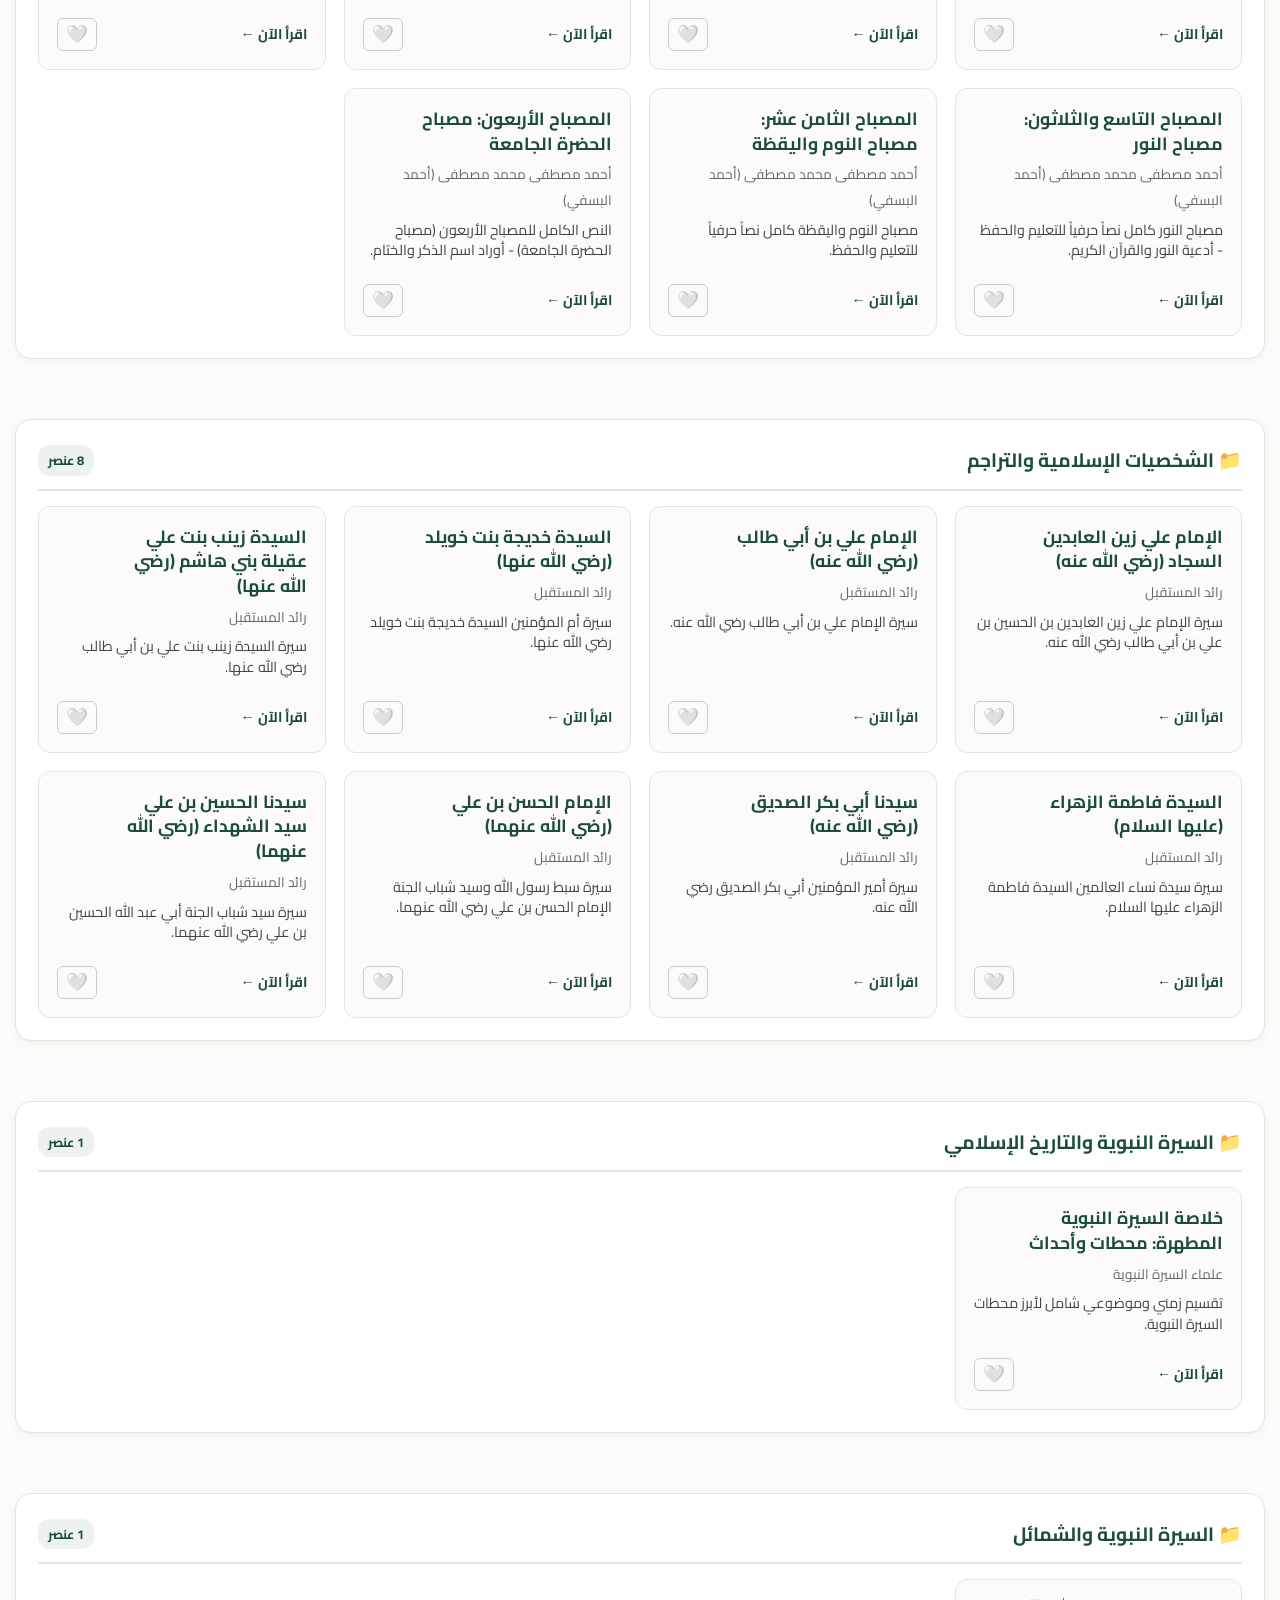
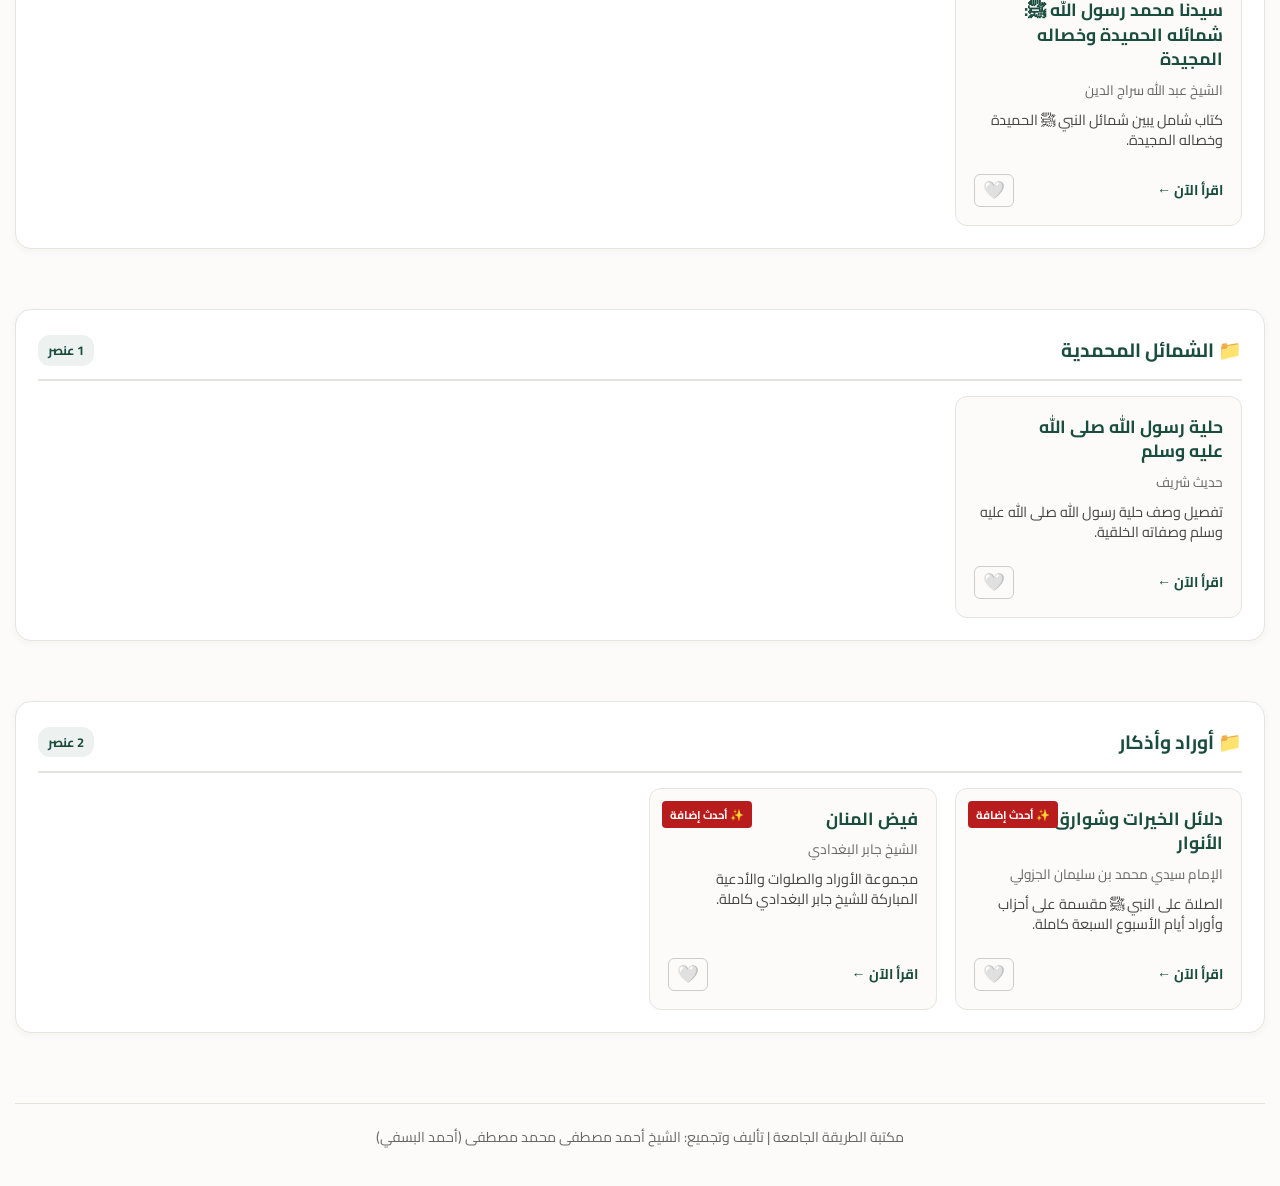
==== commit 4d991a23: "Update index.html" ====
--- a/index.html
+++ b/index.html
@@ -3,95 +3,45 @@
 <head>
     <meta charset="UTF-8">
     <meta name="viewport" content="width=device-width, initial-scale=1.0">
-    <title>مكتبة الطريقة الجامعة - الشيخ أحمد البسفي</title>
-    
-    <link rel="manifest" href="manifest.json">
-    <meta name="theme-color" content="#1b4d3e">
-    <meta name="mobile-web-app-capable" content="yes">
-    <meta name="apple-mobile-web-app-status-bar-style" content="default">
-    <meta name="apple-mobile-web-app-title" content="الطريقة الجامعة">
-    
+    <title>الطريقة الجامعة - المكتبة الرقمية والأوراد</title>
     <link rel="stylesheet" href="css/style.css">
-    <link href="https://fonts.googleapis.com/css2?family=Amiri:wght@400;700&family=Cairo:wght@400;600;700;800;900&display=swap" rel="stylesheet">
 </head>
 <body>
+    <header class="app-header">
+        <div class="header-content">
+            <button class="menu-toggle" onclick="toggleSidebar()">☰</button>
+            <h1 class="app-title">📖 المكتبة الرقمية والأوراد - الطريقة الجامعة</h1>
+            <button id="themeToggle" class="theme-btn" title="تبديل المظهر">🌓</button>
+        </div>
+        <div class="search-bar-container">
+            <input type="text" id="searchInput" placeholder="🔍 ابحث عن كتاب، أورد، أو درس..." />
+        </div>
+    </header>
 
-    <!-- زر إظهار الفهرس الجانبي للشاشات الصغيرة -->
-    <button class="menu-toggle-btn" onclick="toggleSidebar()">☰ الفهرس والتصنيفات</button>
-
-    <div class="app-layout">
-        <!-- الفهرس الجانبي (Sidebar) -->
+    <div class="app-body">
         <aside class="sidebar" id="appSidebar">
             <div class="sidebar-header">
-                <h2>📚 الفهرس والتصنيفات</h2>
+                <h3>📁 أقسام المكتبة</h3>
                 <button class="close-sidebar" onclick="toggleSidebar()">✕</button>
             </div>
             <nav class="sidebar-nav">
-                <a href="#" class="nav-item active" onclick="filterCategory('all', event)">🏠 جميع الأقسام والكتب</a>
-                <a href="#" class="nav-item" onclick="filterCategory('favorites', event)">⭐ الكتب المفضلة</a>
-                <hr>
-                <span class="nav-section-title">الأقسام والكتيبات:</span>
-                <div id="categoriesList">
-                    <!-- تعبئة الأقسام تلقائياً -->
-                </div>
+                <a href="#" class="nav-item active" onclick="filterCategory('all', event)">📚 كافة الكتب والكتيبات</a>
+                <a href="#" class="nav-item" onclick="filterCategory('favorites', event)">❤️ المفضلة</a>
+                <hr class="nav-divider">
+                <div id="categoriesList"></div>
             </nav>
         </aside>
 
-        <!-- المحتوى الرئيسي للمكتبة -->
-        <div class="main-wrapper">
-            <header class="app-header">
-                <div class="header-content">
-                    <span class="badge-offline">🔒 مرجع إيماني - يعمل أوفلاين 100%</span>
-                    <h1>مكتبة الطريقة الجامعة</h1>
-                    <p class="subtitle">للشيخ أحمد البسفي الأول بن مصطفى</p>
-                    
-                    <div class="disclaimer-box">
-                        <p>💡 <b>تنويه هام:</b> هذا التطبيق مجهود شخصي للاستخدام اليومي ونشر الذكر والفكر، وليس إصداراً رسمياً عن الشيخ، حفظاً لأمانة النقل والجمع.</p>
-                    </div>
-                </div>
-
-                <div class="controls-container">
-                    <div class="search-box">
-                        <span class="search-icon">🔍</span>
-                        <input type="text" id="searchInput" placeholder="ابحث السريع في كافة الكتب، المصابيح، والأذكار..." autocomplete="off">
-                    </div>
-                    <button id="themeToggle" class="theme-btn" title="تغيير المظهر">🌓</button>
-                </div>
-            </header>
-
-            <main class="main-container">
-                <!-- استكمال القراءة -->
-                <div id="continueReadingSection" class="continue-section" style="display: none;">
-                    <div class="continue-card">
-                        <div class="continue-info">
-                            <span class="continue-tag">🔖 متابعة القراءة</span>
-                            <h4 id="continueBookTitle">اسم الكتاب</h4>
-                        </div>
-                        <a id="continueBookBtn" href="#" class="continue-btn">استكمل الآن ➔</a>
-                    </div>
-                </div>
-
-                <!-- شبكة عرض الكتب -->
-                <div id="sectionsContainer" class="sections-container"></div>
-            </main>
-
-            <footer class="app-footer">
-                <p>مكتبة الطريقة الجامعة (مجهود شخصي) &copy; 2026</p>
-                <p style="font-size: 0.8rem; margin-top: 5px; opacity: 0.75;">صممت لتجربة قراءة سلسة ومريحة بدون إنترنت</p>
-            </footer>
-        </div>
+        <main class="main-content">
+            <div class="category-tabs" id="categoryTabs"></div>
+            <div id="sectionsContainer" class="sections-container"></div>
+        </main>
     </div>
 
+    <footer class="app-footer">
+        <p>مكتبة الطريقة الجامعة | تأليف وتجميع: الشيخ أحمد مصطفى محمد مصطفى (أحمد البسفي)</p>
+    </footer>
+
     <script src="js/app.js"></script>
-
-    <script>
-        if ('serviceWorker' in navigator) {
-            window.addEventListener('load', () => {
-                navigator.serviceWorker.register('service-worker.js')
-                    .then(reg => console.log('Service Worker Active:', reg.scope))
-                    .catch(err => console.error('Service Worker Error:', err));
-            });
-        }
-    </script>
 </body>
 </html>
--- a/css/style.css
+++ b/css/style.css
@@ -1,6 +1,6 @@
-/* css/style.css - التصميم الخبير المتكامل للموبايل والشاشات */
-
-@import url('https://fonts.googleapis.com/css2?family=Amiri:ital,wght@0,400;0,700;1,400&family=Cairo:wght@400;600;700&display=swap');
+/* css/style.css - التصميم الخبير المتكامل للموبايل والشاشات مع الفهرس والمفضلة */
+
+@import url('https://fonts.googleapis.com/css2?family=Amiri:ital,wght@0,400;0,700;1,400&family=Cairo:wght@400;600;700;800;900&display=swap');
 
 :root {
     --bg-color: #fcfbfa;
@@ -37,6 +37,105 @@
     line-height: 1.9;
     direction: rtl;
     padding: 15px;
+}
+
+/* تخطيط التطبيق والفهرس الجانبي (Sidebar) */
+.app-layout {
+    display: flex;
+    min-height: 100vh;
+}
+
+.sidebar {
+    width: 280px;
+    background-color: var(--card-bg);
+    color: var(--text-main);
+    position: fixed;
+    top: 0;
+    bottom: 0;
+    right: 0;
+    transition: transform 0.3s ease;
+    z-index: 1000;
+    box-shadow: -2px 0 10px rgba(0,0,0,0.05);
+    border-left: 1px solid var(--border-color);
+    display: flex;
+    flex-direction: column;
+}
+
+.sidebar-header {
+    padding: 20px;
+    display: flex;
+    justify-content: space-between;
+    align-items: center;
+    border-bottom: 1px solid var(--border-color);
+}
+
+.sidebar-header h2 {
+    font-size: 1.15rem;
+    margin: 0;
+    color: var(--accent-color);
+}
+
+.close-sidebar {
+    background: none;
+    border: none;
+    color: var(--text-main);
+    font-size: 1.2rem;
+    cursor: pointer;
+    display: none;
+}
+
+.sidebar-nav {
+    padding: 15px;
+    overflow-y: auto;
+    flex: 1;
+}
+
+.nav-item {
+    display: block;
+    color: var(--text-secondary);
+    text-decoration: none;
+    padding: 10px 12px;
+    border-radius: 8px;
+    margin-bottom: 6px;
+    transition: all 0.2s;
+    font-size: 0.95rem;
+}
+
+.nav-item:hover, .nav-item.active {
+    background-color: var(--accent-color);
+    color: white;
+    font-weight: bold;
+}
+
+.nav-section-title {
+    display: block;
+    font-size: 0.8rem;
+    color: var(--text-secondary);
+    margin: 15px 0 10px 0;
+    text-transform: uppercase;
+}
+
+.menu-toggle-btn {
+    display: none;
+    position: fixed;
+    top: 15px;
+    right: 15px;
+    background-color: var(--accent-color);
+    color: white;
+    border: none;
+    padding: 8px 14px;
+    border-radius: 8px;
+    z-index: 1100;
+    cursor: pointer;
+    font-family: 'Cairo', sans-serif;
+    font-weight: 700;
+    box-shadow: var(--shadow);
+}
+
+.main-wrapper {
+    flex: 1;
+    margin-right: 280px;
+    width: calc(100% - 280px);
 }
 
 .app-header {
@@ -247,6 +346,7 @@
     display: flex;
     flex-direction: column;
     justify-content: space-between;
+    position: relative;
     transition: transform 0.15s ease, box-shadow 0.15s ease;
 }
 
@@ -256,12 +356,26 @@
     box-shadow: 0 6px 15px rgba(0, 0, 0, 0.05);
 }
 
+/* شارة أحدث إضافة */
+.latest-badge {
+    position: absolute;
+    top: 12px;
+    left: 12px;
+    background-color: #b91c1c;
+    color: white;
+    font-size: 0.7rem;
+    padding: 3px 8px;
+    border-radius: 4px;
+    font-weight: bold;
+}
+
 .book-card h3 {
     color: var(--accent-color);
     font-size: 1.1rem;
     margin-bottom: 6px;
     font-weight: 700;
     line-height: 1.4;
+    padding-left: 50px;
 }
 
 .book-author {
@@ -277,10 +391,33 @@
     margin-bottom: 12px;
 }
 
+.card-actions {
+    display: flex;
+    justify-content: space-between;
+    align-items: center;
+    margin-top: 10px;
+}
+
 .read-action {
     color: var(--accent-color);
     font-weight: 700;
     font-size: 0.88rem;
+}
+
+/* زر المفضلة */
+.fav-btn {
+    background: none;
+    border: 1px solid var(--border-color);
+    font-size: 1.1rem;
+    cursor: pointer;
+    padding: 6px 10px;
+    border-radius: 8px;
+    transition: background 0.2s;
+}
+
+.fav-btn.active {
+    background-color: #fef2f2;
+    border-color: #f87171;
 }
 
 .reader-container {
@@ -365,6 +502,25 @@
     font-size: 0.88rem;
 }
 
+@media (max-width: 768px) {
+    .sidebar {
+        transform: translateX(100%);
+    }
+    .sidebar.open {
+        transform: translateX(0);
+    }
+    .main-wrapper {
+        margin-right: 0;
+        width: 100%;
+    }
+    .menu-toggle-btn {
+        display: block;
+    }
+    .close-sidebar {
+        display: block;
+    }
+}
+
 @media (max-width: 600px) {
     body {
         padding: 8px;
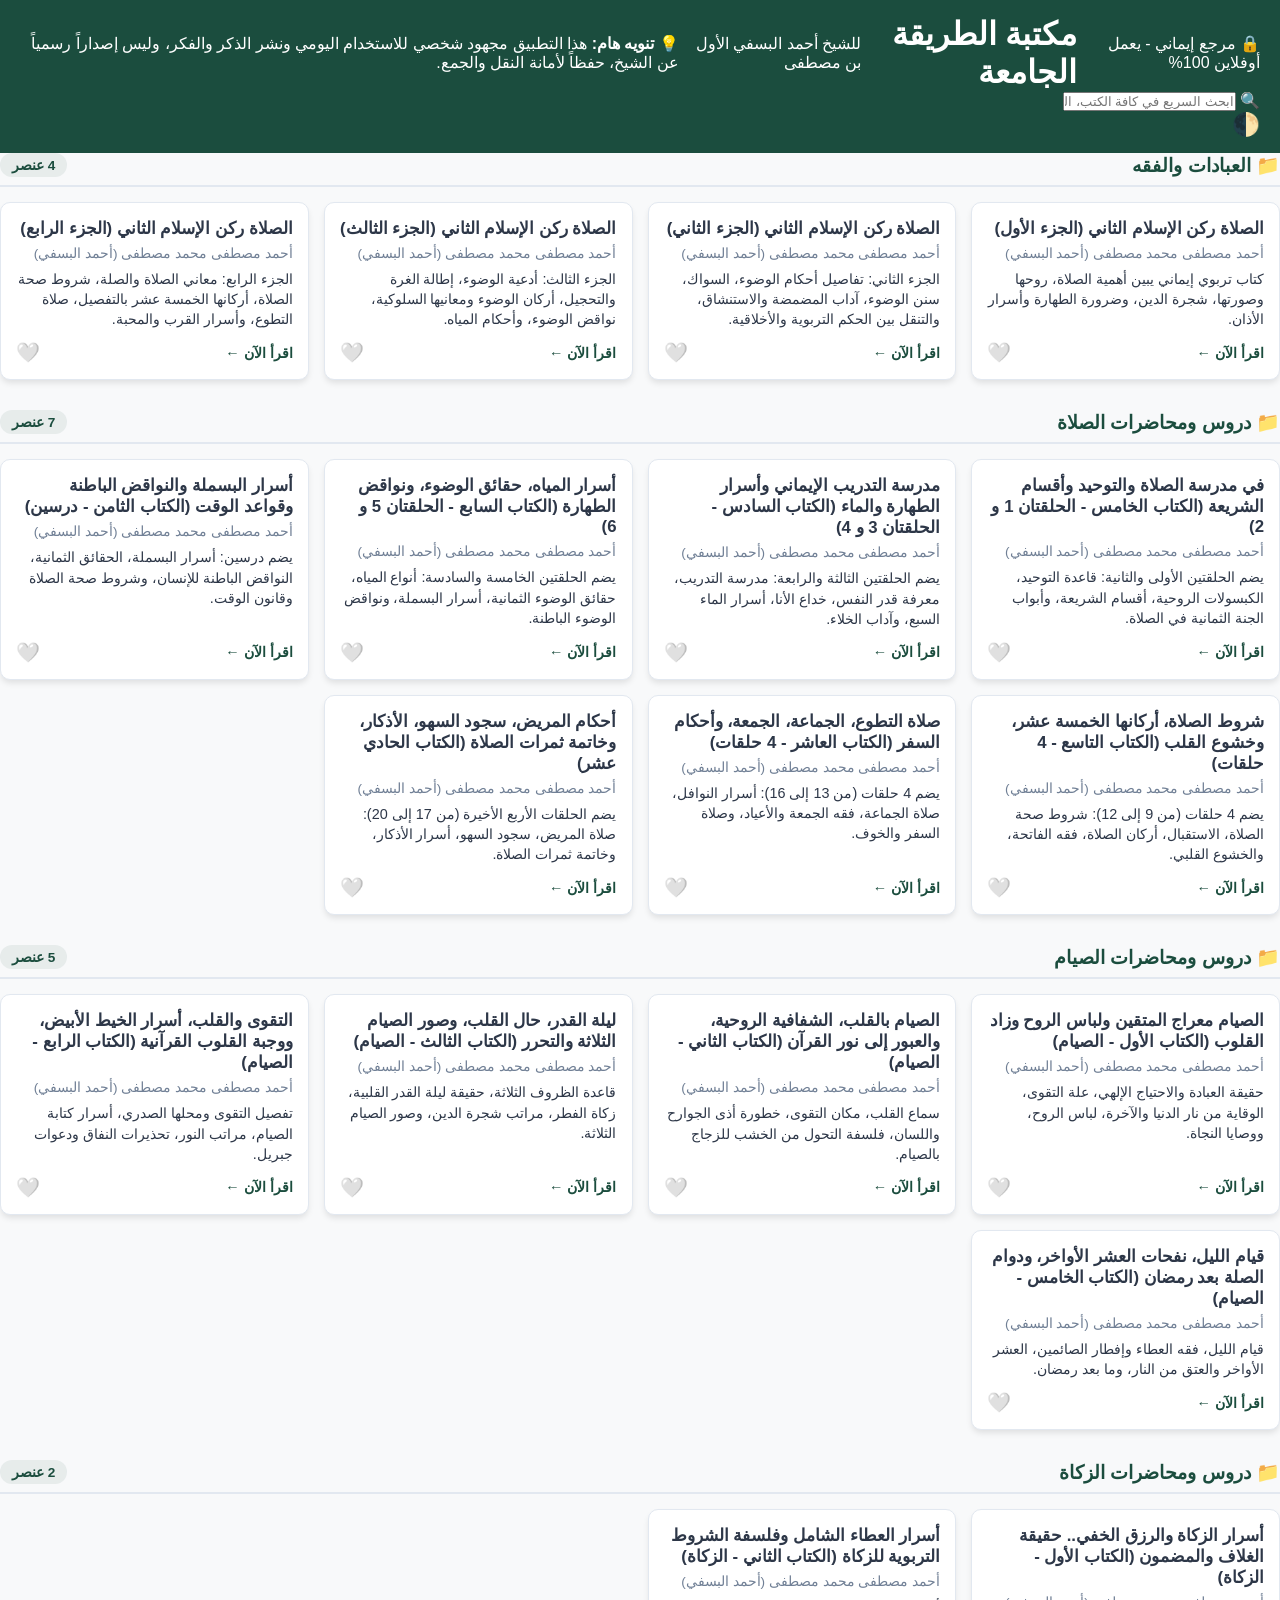
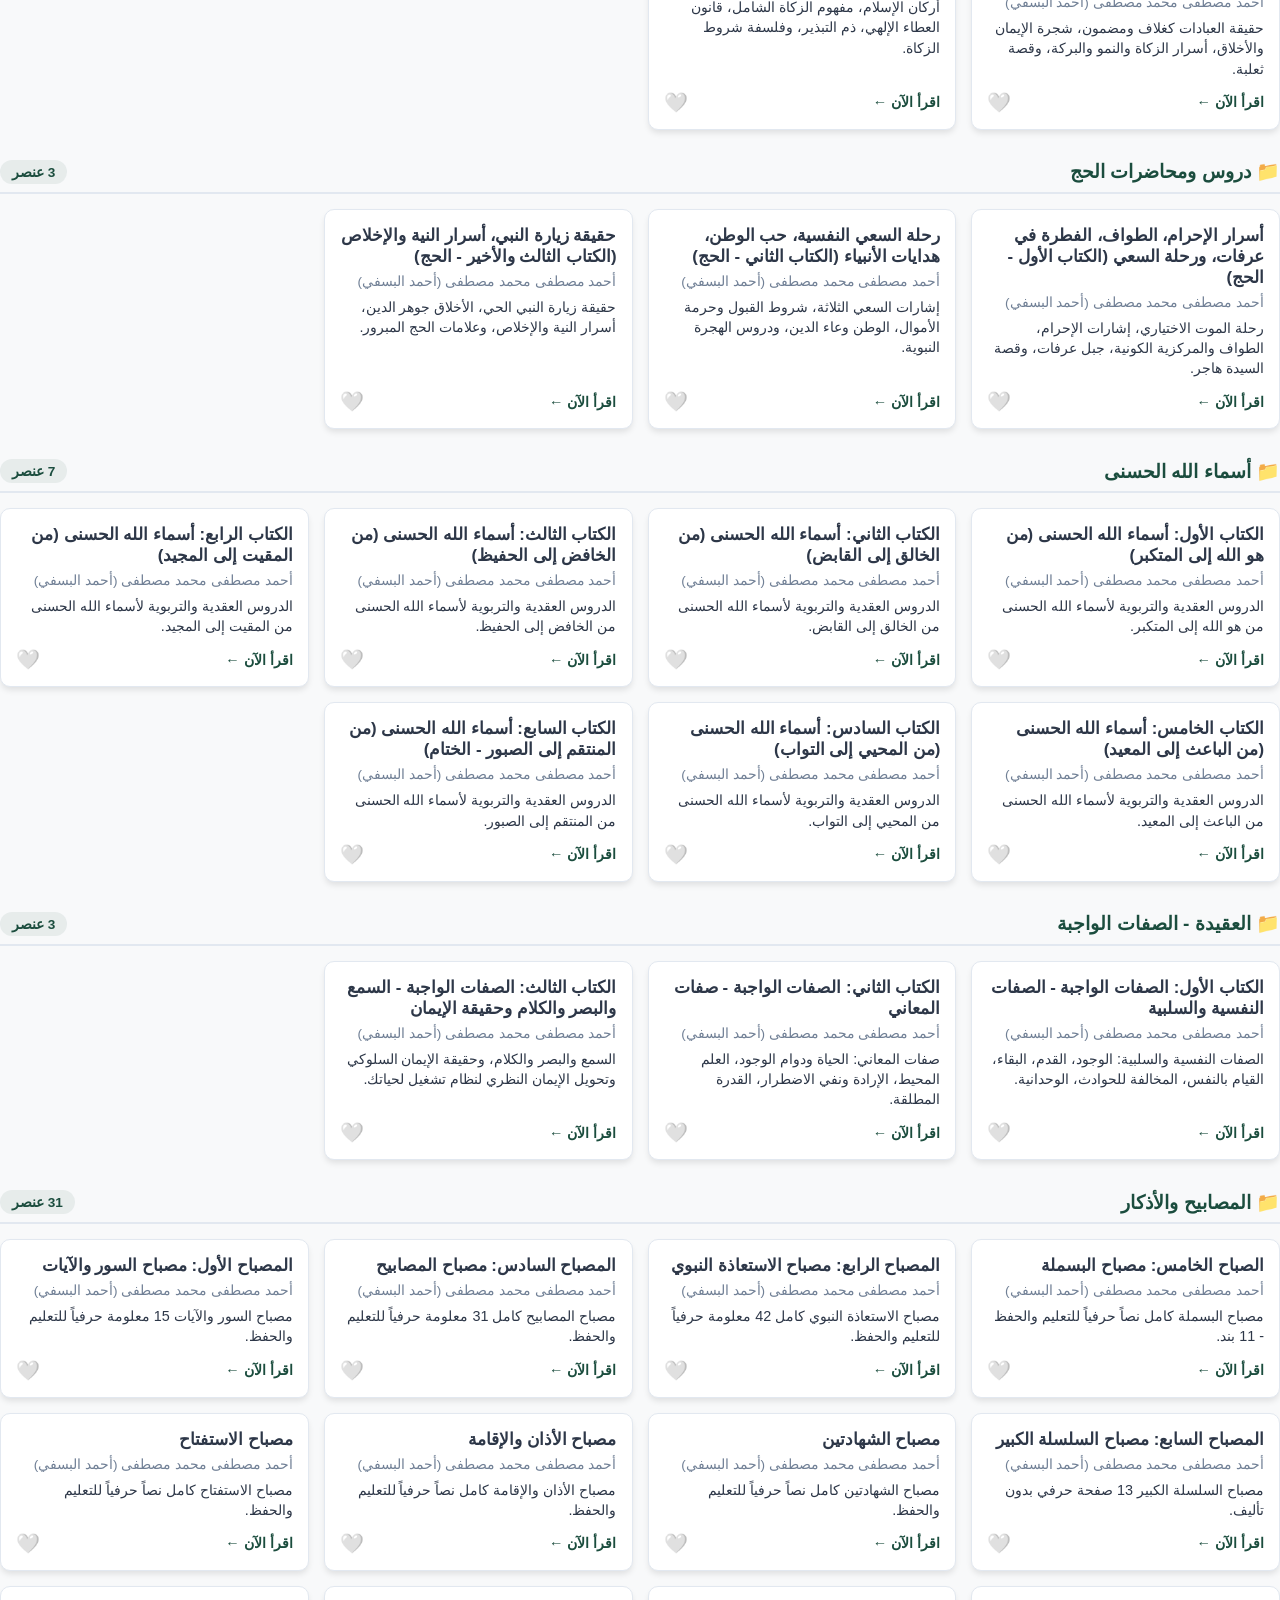
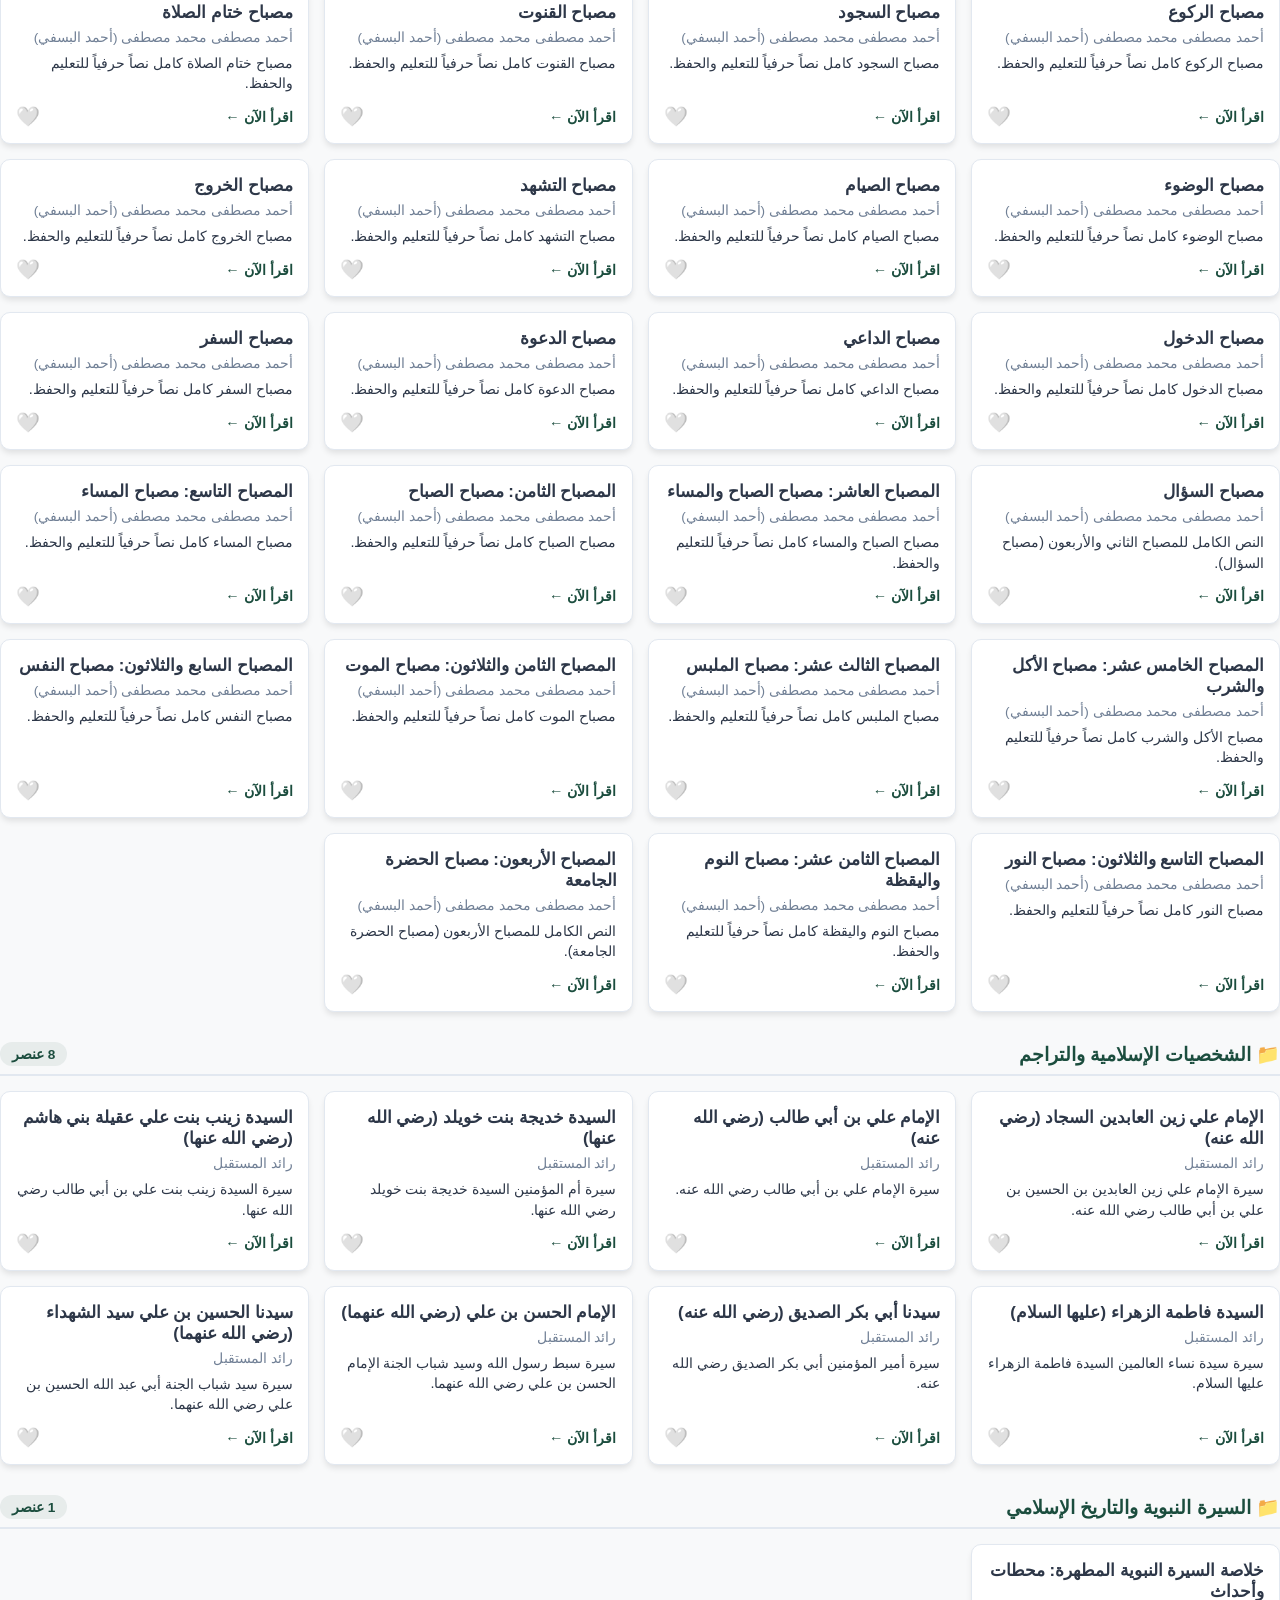
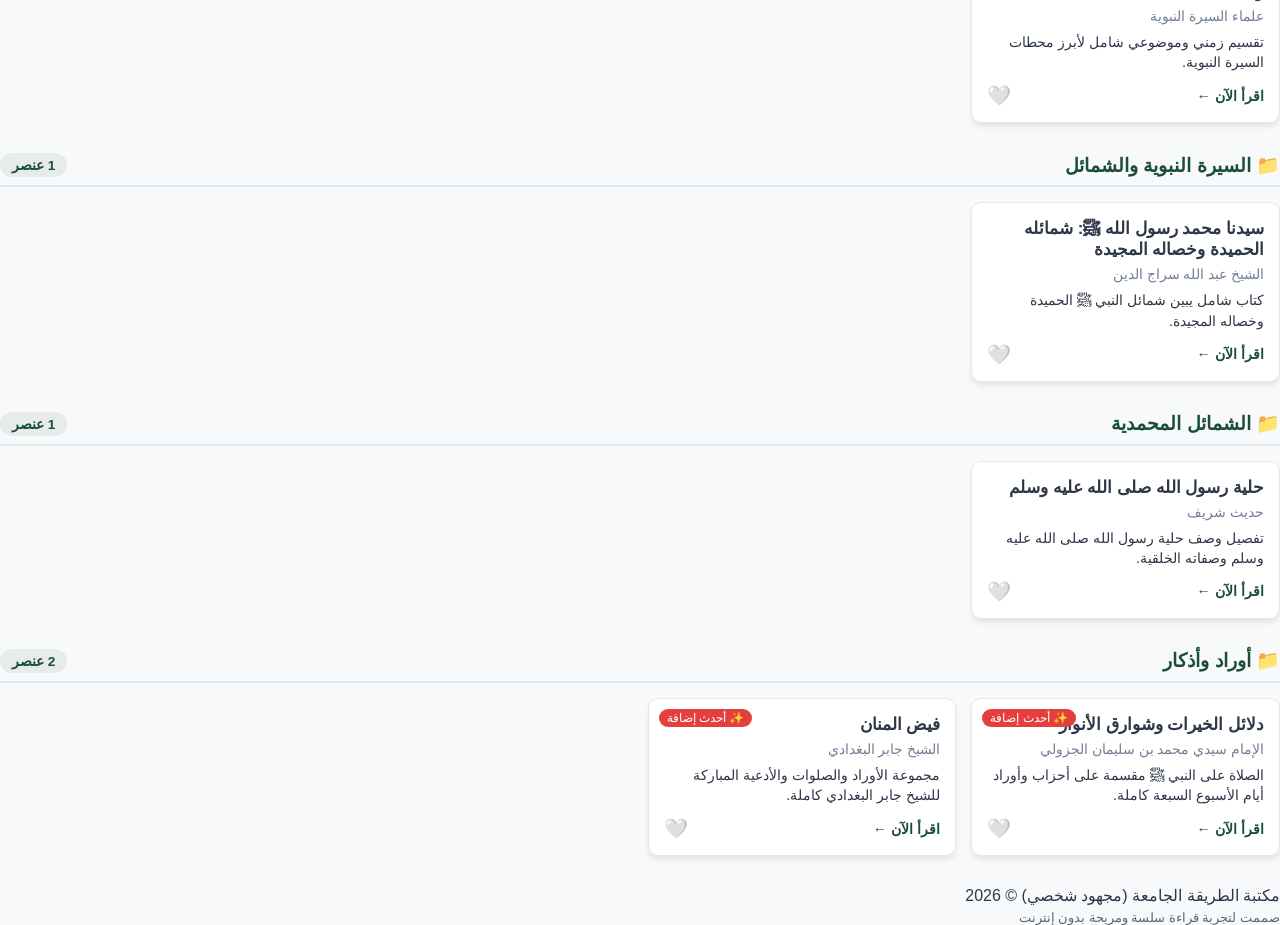
==== commit 5712d212: "Update index.html" ====
--- a/index.html
+++ b/index.html
@@ -3,45 +3,68 @@
 <head>
     <meta charset="UTF-8">
     <meta name="viewport" content="width=device-width, initial-scale=1.0">
-    <title>الطريقة الجامعة - المكتبة الرقمية والأوراد</title>
+    <title>مكتبة الطريقة الجامعة - الشيخ أحمد البسفي</title>
+    
+    <link rel="manifest" href="manifest.json">
+    <meta name="theme-color" content="#1b4d3e">
+    <meta name="mobile-web-app-capable" content="yes">
+    <meta name="apple-mobile-web-app-status-bar-style" content="default">
+    <meta name="apple-mobile-web-app-title" content="الطريقة الجامعة">
+    
     <link rel="stylesheet" href="css/style.css">
+    <link href="https://fonts.googleapis.com/css2?family=Amiri:wght@400;700&family=Cairo:wght@400;600;700;800;900&display=swap" rel="stylesheet">
 </head>
 <body>
+
     <header class="app-header">
         <div class="header-content">
-            <button class="menu-toggle" onclick="toggleSidebar()">☰</button>
-            <h1 class="app-title">📖 المكتبة الرقمية والأوراد - الطريقة الجامعة</h1>
-            <button id="themeToggle" class="theme-btn" title="تبديل المظهر">🌓</button>
+            <span class="badge-offline">🔒 مرجع إيماني - يعمل أوفلاين 100%</span>
+            <h1>مكتبة الطريقة الجامعة</h1>
+            <p class="subtitle">للشيخ أحمد البسفي الأول بن مصطفى</p>
+            
+            <div class="disclaimer-box">
+                <p>💡 <b>تنويه هام:</b> هذا التطبيق مجهود شخصي للاستخدام اليومي ونشر الذكر والفكر، وليس إصداراً رسمياً عن الشيخ، حفظاً لأمانة النقل والجمع.</p>
+            </div>
         </div>
-        <div class="search-bar-container">
-            <input type="text" id="searchInput" placeholder="🔍 ابحث عن كتاب، أورد، أو درس..." />
+
+        <div class="controls-container">
+            <div class="search-box">
+                <span class="search-icon">🔍</span>
+                <input type="text" id="searchInput" placeholder="ابحث السريع في كافة الكتب، المصابيح، والأذكار..." autocomplete="off">
+            </div>
+            <button id="themeToggle" class="theme-btn" title="تغيير المظهر">🌓</button>
         </div>
     </header>
 
-    <div class="app-body">
-        <aside class="sidebar" id="appSidebar">
-            <div class="sidebar-header">
-                <h3>📁 أقسام المكتبة</h3>
-                <button class="close-sidebar" onclick="toggleSidebar()">✕</button>
+    <main class="main-container">
+        <div id="continueReadingSection" class="continue-section" style="display: none;">
+            <div class="continue-card">
+                <div class="continue-info">
+                    <span class="continue-tag">🔖 متابعة القراءة</span>
+                    <h4 id="continueBookTitle">اسم الكتاب</h4>
+                </div>
+                <a id="continueBookBtn" href="#" class="continue-btn">استكمل الآن ➔</a>
             </div>
-            <nav class="sidebar-nav">
-                <a href="#" class="nav-item active" onclick="filterCategory('all', event)">📚 كافة الكتب والكتيبات</a>
-                <a href="#" class="nav-item" onclick="filterCategory('favorites', event)">❤️ المفضلة</a>
-                <hr class="nav-divider">
-                <div id="categoriesList"></div>
-            </nav>
-        </aside>
+        </div>
 
-        <main class="main-content">
-            <div class="category-tabs" id="categoryTabs"></div>
-            <div id="sectionsContainer" class="sections-container"></div>
-        </main>
-    </div>
+        <div id="sectionsContainer" class="sections-container"></div>
+    </main>
 
     <footer class="app-footer">
-        <p>مكتبة الطريقة الجامعة | تأليف وتجميع: الشيخ أحمد مصطفى محمد مصطفى (أحمد البسفي)</p>
+        <p>مكتبة الطريقة الجامعة (مجهود شخصي) &copy; 2026</p>
+        <p style="font-size: 0.8rem; margin-top: 5px; opacity: 0.75;">صممت لتجربة قراءة سلسة ومريحة بدون إنترنت</p>
     </footer>
 
     <script src="js/app.js"></script>
+
+    <script>
+        if ('serviceWorker' in navigator) {
+            window.addEventListener('load', () => {
+                navigator.serviceWorker.register('service-worker.js')
+                    .then(reg => console.log('Service Worker Active:', reg.scope))
+                    .catch(err => console.error('Service Worker Error:', err));
+            });
+        }
+    </script>
 </body>
 </html>
--- a/css/style.css
+++ b/css/style.css
@@ -1,538 +1,346 @@
-/* css/style.css - التصميم الخبير المتكامل للموبايل والشاشات مع الفهرس والمفضلة */
-
-@import url('https://fonts.googleapis.com/css2?family=Amiri:ital,wght@0,400;0,700;1,400&family=Cairo:wght@400;600;700;800;900&display=swap');
-
 :root {
-    --bg-color: #fcfbfa;
+    --bg-color: #f8f9fa;
     --card-bg: #ffffff;
-    --text-main: #2b2b2b;
-    --text-secondary: #666666;
+    --text-primary: #2d3748;
+    --text-secondary: #718096;
     --accent-color: #1b4d3e;
-    --accent-hover: #12352a;
-    --border-color: #e6e4df;
-    --shadow: 0 2px 8px rgba(0, 0, 0, 0.04);
+    --accent-light: rgba(27, 77, 62, 0.08);
+    --border-color: #e2e8f0;
+    --shadow: 0 4px 6px -1px rgba(0, 0, 0, 0.1);
 }
 
 [data-theme="dark"] {
-    --bg-color: #141817;
-    --card-bg: #1c2220;
-    --text-main: #e2dfdb;
-    --text-secondary: #a39e93;
-    --accent-color: #4db6ac;
-    --accent-hover: #26a69a;
-    --border-color: #2a3330;
-    --shadow: 0 2px 8px rgba(0, 0, 0, 0.2);
+    --bg-color: #1a202c;
+    --card-bg: #2d3748;
+    --text-primary: #f7fafc;
+    --text-secondary: #a0aec0;
+    --border-color: #4a5568;
+    --shadow: 0 4px 6px -1px rgba(0, 0, 0, 0.3);
 }
 
 * {
     box-sizing: border-box;
     margin: 0;
     padding: 0;
+    font-family: 'Segoe UI', Tahoma, Geneva, Verdana, sans-serif;
 }
 
 body {
     background-color: var(--bg-color);
-    color: var(--text-main);
-    font-family: 'Cairo', sans-serif;
-    line-height: 1.9;
+    color: var(--text-primary);
     direction: rtl;
-    padding: 15px;
-}
-
-/* تخطيط التطبيق والفهرس الجانبي (Sidebar) */
-.app-layout {
-    display: flex;
-    min-height: 100vh;
+}
+
+/* Header */
+.app-header {
+    background-color: var(--accent-color);
+    color: #fff;
+    padding: 15px 20px;
+    position: sticky;
+    top: 0;
+    z-index: 100;
+}
+
+.header-content {
+    display: flex;
+    justify-content: space-between;
+    align-items: center;
+}
+
+.app-title {
+    font-size: 1.2rem;
+}
+
+.menu-toggle, .theme-btn {
+    background: none;
+    border: none;
+    color: #fff;
+    font-size: 1.4rem;
+    cursor: pointer;
+}
+
+.search-bar-container {
+    margin-top: 10px;
+}
+
+.search-bar-container input {
+    width: 100%;
+    padding: 10px 15px;
+    border-radius: 8px;
+    border: none;
+    outline: none;
+}
+
+/* Category Tabs */
+.category-tabs {
+    display: flex;
+    gap: 10px;
+    overflow-x: auto;
+    padding: 15px 20px 5px 20px;
+    white-space: nowrap;
+}
+
+.tab-btn {
+    background-color: var(--card-bg);
+    border: 1px solid var(--border-color);
+    color: var(--text-primary);
+    padding: 8px 16px;
+    border-radius: 20px;
+    cursor: pointer;
+    font-weight: 500;
+}
+
+.tab-btn.active {
+    background-color: var(--accent-color);
+    color: #fff;
+    border-color: var(--accent-color);
+}
+
+/* Layout */
+.app-body {
+    display: flex;
+    min-height: calc(100vh - 120px);
 }
 
 .sidebar {
     width: 280px;
     background-color: var(--card-bg);
-    color: var(--text-main);
-    position: fixed;
-    top: 0;
-    bottom: 0;
-    right: 0;
+    border-left: 1px solid var(--border-color);
+    padding: 20px;
     transition: transform 0.3s ease;
-    z-index: 1000;
-    box-shadow: -2px 0 10px rgba(0,0,0,0.05);
-    border-left: 1px solid var(--border-color);
-    display: flex;
-    flex-direction: column;
 }
 
 .sidebar-header {
+    display: flex;
+    justify-content: space-between;
+    align-items: center;
+    margin-bottom: 20px;
+}
+
+.close-sidebar {
+    display: none;
+    background: none;
+    border: none;
+    font-size: 1.2rem;
+    cursor: pointer;
+    color: var(--text-primary);
+}
+
+.sidebar-nav .nav-item {
+    display: flex;
+    justify-content: space-between;
+    align-items: center;
+    padding: 10px 12px;
+    color: var(--text-primary);
+    text-decoration: none;
+    border-radius: 6px;
+    margin-bottom: 5px;
+}
+
+.sidebar-nav .nav-item:hover, .sidebar-nav .nav-item.active {
+    background-color: var(--accent-light);
+    color: var(--accent-color);
+    font-weight: bold;
+}
+
+.sidebar-nav .badge {
+    background: var(--border-color);
+    padding: 2px 8px;
+    border-radius: 10px;
+    font-size: 0.8rem;
+}
+
+.main-content {
+    flex: 1;
     padding: 20px;
-    display: flex;
-    justify-content: space-between;
-    align-items: center;
-    border-bottom: 1px solid var(--border-color);
-}
-
-.sidebar-header h2 {
-    font-size: 1.15rem;
-    margin: 0;
+}
+
+/* Books Grid & Cards */
+.category-group {
+    margin-bottom: 30px;
+}
+
+.category-header {
+    display: flex;
+    justify-content: space-between;
+    align-items: center;
+    border-bottom: 2px solid var(--border-color);
+    padding-bottom: 8px;
+    margin-bottom: 15px;
+}
+
+.category-header h2 {
+    font-size: 1.2rem;
     color: var(--accent-color);
 }
 
-.close-sidebar {
-    background: none;
-    border: none;
-    color: var(--text-main);
-    font-size: 1.2rem;
-    cursor: pointer;
-    display: none;
-}
-
-.sidebar-nav {
-    padding: 15px;
-    overflow-y: auto;
-    flex: 1;
-}
-
-.nav-item {
-    display: block;
-    color: var(--text-secondary);
-    text-decoration: none;
-    padding: 10px 12px;
-    border-radius: 8px;
-    margin-bottom: 6px;
-    transition: all 0.2s;
-    font-size: 0.95rem;
-}
-
-.nav-item:hover, .nav-item.active {
-    background-color: var(--accent-color);
-    color: white;
-    font-weight: bold;
-}
-
-.nav-section-title {
-    display: block;
-    font-size: 0.8rem;
-    color: var(--text-secondary);
-    margin: 15px 0 10px 0;
-    text-transform: uppercase;
-}
-
-.menu-toggle-btn {
-    display: none;
-    position: fixed;
-    top: 15px;
-    right: 15px;
-    background-color: var(--accent-color);
-    color: white;
-    border: none;
-    padding: 8px 14px;
-    border-radius: 8px;
-    z-index: 1100;
-    cursor: pointer;
-    font-family: 'Cairo', sans-serif;
-    font-weight: 700;
-    box-shadow: var(--shadow);
-}
-
-.main-wrapper {
-    flex: 1;
-    margin-right: 280px;
-    width: calc(100% - 280px);
-}
-
-.app-header {
-    text-align: center;
-    margin-bottom: 25px;
-    padding: 25px 15px;
-    background: var(--card-bg);
-    border-radius: 16px;
-    box-shadow: var(--shadow);
-    border: 1px solid var(--border-color);
-    max-width: 1000px;
-    margin-left: auto;
-    margin-right: auto;
-}
-
-.badge-offline {
-    display: inline-block;
-    background: rgba(27, 77, 62, 0.1);
+.count-badge {
+    background: var(--accent-light);
     color: var(--accent-color);
     padding: 4px 12px;
-    border-radius: 20px;
-    font-size: 0.8rem;
-    font-weight: 700;
-    margin-bottom: 12px;
-}
-
-.app-header h1 {
-    color: var(--accent-color);
-    font-size: 1.8rem;
-    margin-bottom: 5px;
-    font-weight: 700;
-}
-
-.subtitle {
-    font-size: 1.15rem;
-    color: var(--accent-color);
-    font-weight: 700;
-    margin-bottom: 12px;
-}
-
-.disclaimer-box {
-    background: rgba(27, 77, 62, 0.05);
-    border-right: 3px solid var(--accent-color);
-    padding: 10px 15px;
-    border-radius: 6px;
-    max-width: 650px;
-    margin: 10px auto 15px auto;
+    border-radius: 12px;
+    font-size: 0.85rem;
+    font-weight: bold;
+}
+
+.books-grid {
+    display: grid;
+    grid-template-columns: repeat(auto-fill, minmax(260px, 1fr));
+    gap: 15px;
+}
+
+.book-card {
+    background-color: var(--card-bg);
+    border: 1px solid var(--border-color);
+    border-radius: 10px;
+    padding: 15px;
+    display: flex;
+    flex-direction: column;
+    justify-content: space-between;
+    box-shadow: var(--shadow);
+    cursor: pointer;
+    position: relative;
+}
+
+.latest-badge {
+    position: absolute;
+    top: 10px;
+    left: 10px;
+    background-color: #e53e3e;
+    color: #fff;
+    font-size: 0.75rem;
+    padding: 2px 8px;
+    border-radius: 10px;
+}
+
+.card-body h3 {
+    font-size: 1.05rem;
+    margin-bottom: 6px;
+}
+
+.book-author {
     font-size: 0.85rem;
     color: var(--text-secondary);
-    line-height: 1.6;
-    text-align: right;
-}
-
-.controls-container {
-    display: flex;
-    justify-content: center;
-    align-items: center;
-    gap: 10px;
-    margin: 20px 0 10px 0;
-    flex-wrap: wrap;
-}
-
-.search-box {
-    position: relative;
-    width: 380px;
-    max-width: 100%;
-}
-
-.search-box input {
-    width: 100%;
-    padding: 11px 15px 11px 40px;
-    border-radius: 10px;
-    border: 1px solid var(--border-color);
-    background: var(--bg-color);
-    color: var(--text-main);
-    font-size: 0.95rem;
-    outline: none;
-    transition: all 0.2s;
-}
-
-.search-box input:focus {
-    border-color: var(--accent-color);
-    box-shadow: 0 0 0 3px rgba(27, 77, 62, 0.1);
-}
-
-.search-icon {
-    position: absolute;
-    left: 15px;
-    top: 50%;
-    transform: translateY(-50%);
-    opacity: 0.5;
-}
-
-button.theme-btn {
-    padding: 11px 18px;
-    border: none;
-    background: var(--accent-color);
-    color: white;
-    border-radius: 10px;
-    cursor: pointer;
-    font-size: 1rem;
-    font-weight: 600;
-}
-
-.main-container {
-    max-width: 1000px;
-    margin: 0 auto;
-}
-
-.continue-section {
-    margin-bottom: 25px;
-}
-
-.continue-card {
-    background: var(--accent-color);
-    color: white;
-    border-radius: 14px;
-    padding: 18px 22px;
-    display: flex;
-    justify-content: space-between;
-    align-items: center;
-    box-shadow: 0 4px 12px rgba(27, 77, 62, 0.25);
-    flex-wrap: wrap;
-    gap: 12px;
-}
-
-.continue-tag {
-    font-size: 0.8rem;
-    opacity: 0.9;
-    display: block;
-    margin-bottom: 4px;
-}
-
-.continue-card h4 {
-    font-size: 1.1rem;
-    font-weight: 700;
-}
-
-.continue-btn {
-    background: white;
-    color: var(--accent-color);
-    text-decoration: none;
-    padding: 8px 16px;
-    border-radius: 8px;
-    font-weight: 700;
+    margin-bottom: 8px;
+}
+
+.book-desc {
     font-size: 0.9rem;
-    transition: transform 0.2s;
-}
-
-.continue-btn:hover {
-    transform: scale(1.03);
-}
-
-.sections-container {
-    display: flex;
-    flex-direction: column;
-    gap: 30px;
-}
-
-.category-group {
-    background: var(--card-bg);
-    border: 1px solid var(--border-color);
-    border-radius: 16px;
-    padding: 22px;
-    box-shadow: var(--shadow);
-}
-
-.category-header {
-    display: flex;
-    justify-content: space-between;
-    align-items: center;
-    border-bottom: 2px solid var(--border-color);
-    padding-bottom: 12px;
-    margin-bottom: 20px;
-}
-
-.category-header h2 {
-    font-size: 1.3rem;
-    color: var(--accent-color);
-    display: flex;
-    align-items: center;
-    gap: 8px;
-    font-weight: 700;
-}
-
-.count-badge {
-    background: rgba(27, 77, 62, 0.08);
-    color: var(--accent-color);
-    font-size: 0.8rem;
-    padding: 4px 10px;
-    border-radius: 12px;
-    font-weight: bold;
-}
-
-.books-grid {
-    display: grid;
-    grid-template-columns: repeat(auto-fill, minmax(270px, 1fr));
-    gap: 18px;
-}
-
-.book-card {
-    background: var(--bg-color);
-    border: 1px solid var(--border-color);
-    border-radius: 12px;
-    padding: 18px;
-    text-decoration: none;
-    color: inherit;
-    display: flex;
-    flex-direction: column;
-    justify-content: space-between;
-    position: relative;
-    transition: transform 0.15s ease, box-shadow 0.15s ease;
-}
-
-.book-card:hover {
-    transform: translateY(-3px);
-    border-color: var(--accent-color);
-    box-shadow: 0 6px 15px rgba(0, 0, 0, 0.05);
-}
-
-/* شارة أحدث إضافة */
-.latest-badge {
-    position: absolute;
-    top: 12px;
-    left: 12px;
-    background-color: #b91c1c;
-    color: white;
-    font-size: 0.7rem;
-    padding: 3px 8px;
-    border-radius: 4px;
-    font-weight: bold;
-}
-
-.book-card h3 {
-    color: var(--accent-color);
-    font-size: 1.1rem;
-    margin-bottom: 6px;
-    font-weight: 700;
+    color: var(--text-primary);
     line-height: 1.4;
-    padding-left: 50px;
-}
-
-.book-author {
-    font-size: 0.82rem;
-    color: var(--text-secondary);
-    margin-bottom: 8px;
-}
-
-.book-desc {
-    font-size: 0.85rem;
-    color: var(--text-secondary);
-    line-height: 1.5;
-    margin-bottom: 12px;
 }
 
 .card-actions {
     display: flex;
     justify-content: space-between;
     align-items: center;
-    margin-top: 10px;
+    margin-top: 12px;
 }
 
 .read-action {
     color: var(--accent-color);
-    font-weight: 700;
-    font-size: 0.88rem;
-}
-
-/* زر المفضلة */
+    font-weight: bold;
+    font-size: 0.9rem;
+}
+
 .fav-btn {
     background: none;
-    border: 1px solid var(--border-color);
+    border: none;
+    font-size: 1.2rem;
+    cursor: pointer;
+}
+
+/* Reader Styles */
+.reader-header {
+    background-color: var(--accent-color);
+    color: #fff;
+    padding: 12px 20px;
+    display: flex;
+    justify-content: space-between;
+    align-items: center;
+}
+
+.back-btn {
+    color: #fff;
+    text-decoration: none;
+    font-weight: bold;
+}
+
+.wirds-navbar {
+    display: flex;
+    gap: 8px;
+    overflow-x: auto;
+    padding: 10px 15px;
+    background-color: var(--card-bg);
+    border-bottom: 1px solid var(--border-color);
+}
+
+.wird-btn {
+    background-color: var(--accent-color);
+    color: #fff;
+    border: none;
+    padding: 6px 14px;
+    border-radius: 15px;
+    white-space: nowrap;
+    cursor: pointer;
+    font-size: 0.85rem;
+}
+
+.reader-container {
+    padding: 20px;
+    display: flex;
+    flex-direction: column;
+    align-items: center;
+}
+
+#pdf-viewer-container {
+    width: 100%;
+    display: flex;
+    justify-content: center;
+    overflow-x: auto;
+}
+
+canvas {
+    max-width: 100%;
+    height: auto;
+    box-shadow: var(--shadow);
+}
+
+.pdf-controls {
+    margin-top: 15px;
+    display: flex;
+    gap: 10px;
+    align-items: center;
+}
+
+.control-btn {
+    background-color: var(--accent-color);
+    color: #fff;
+    border: none;
+    padding: 8px 14px;
+    border-radius: 6px;
+    cursor: pointer;
+}
+
+.json-text-content {
+    max-width: 800px;
+    line-height: 1.8;
     font-size: 1.1rem;
-    cursor: pointer;
-    padding: 6px 10px;
-    border-radius: 8px;
-    transition: background 0.2s;
-}
-
-.fav-btn.active {
-    background-color: #fef2f2;
-    border-color: #f87171;
-}
-
-.reader-container {
-    background: var(--card-bg);
-    padding: 35px 25px;
-    border-radius: 16px;
-    box-shadow: var(--shadow);
-    border: 1px solid var(--border-color);
-}
-
-.reader-header {
-    display: flex;
-    justify-content: space-between;
-    align-items: center;
-    margin-bottom: 30px;
-    border-bottom: 1px solid var(--border-color);
-    padding-bottom: 15px;
-    flex-wrap: wrap;
-    gap: 12px;
-}
-
-.back-link {
-    text-decoration: none;
-    color: var(--accent-color);
-    font-weight: 700;
-    font-size: 0.9rem;
-    background: var(--bg-color);
-    padding: 7px 14px;
-    border-radius: 8px;
-    border: 1px solid var(--border-color);
-}
-
-.reader-header h2 {
-    font-size: 1.4rem;
-    font-weight: 700;
-    color: var(--accent-color);
-}
-
-.book-content {
-    font-family: 'Amiri', serif;
-    font-size: 1.3rem;
-    line-height: 2.3;
-    color: var(--text-main);
-    text-align: justify;
-}
-
-.book-content h3 {
-    font-family: 'Cairo', sans-serif;
-    color: var(--accent-color);
-    font-size: 1.35rem;
-    margin-top: 35px;
-    margin-bottom: 12px;
-    font-weight: 700;
-    border-right: 4px solid var(--accent-color);
-    padding-right: 12px;
-}
-
-.book-content p {
-    margin-bottom: 20px;
-    text-indent: 25px;
-}
-
-.book-content .highlight-box {
-    background: var(--bg-color);
-    border: 1px solid var(--border-color);
-    padding: 12px 18px;
-    border-radius: 8px;
-    margin: 18px 0;
-    font-weight: bold;
-    color: var(--accent-color);
-    font-family: 'Cairo', sans-serif;
-    text-align: center;
-    font-size: 1.1rem;
-}
-
-.app-footer {
-    text-align: center;
-    margin-top: 40px;
-    padding: 20px;
-    color: var(--text-secondary);
-    border-top: 1px solid var(--border-color);
-    font-size: 0.88rem;
-}
-
+}
+
+/* Mobile Responsive */
 @media (max-width: 768px) {
     .sidebar {
-        transform: translateX(100%);
+        position: fixed;
+        right: -280px;
+        top: 0;
+        bottom: 0;
+        z-index: 200;
     }
     .sidebar.open {
-        transform: translateX(0);
-    }
-    .main-wrapper {
-        margin-right: 0;
-        width: 100%;
-    }
-    .menu-toggle-btn {
-        display: block;
+        right: 0;
     }
     .close-sidebar {
         display: block;
     }
 }
-
-@media (max-width: 600px) {
-    body {
-        padding: 8px;
-    }
-    .reader-container {
-        padding: 20px 15px;
-    }
-    .book-content {
-        font-size: 1.15rem;
-        line-height: 2.1;
-    }
-    .app-header h1 {
-        font-size: 1.5rem;
-    }
-}
